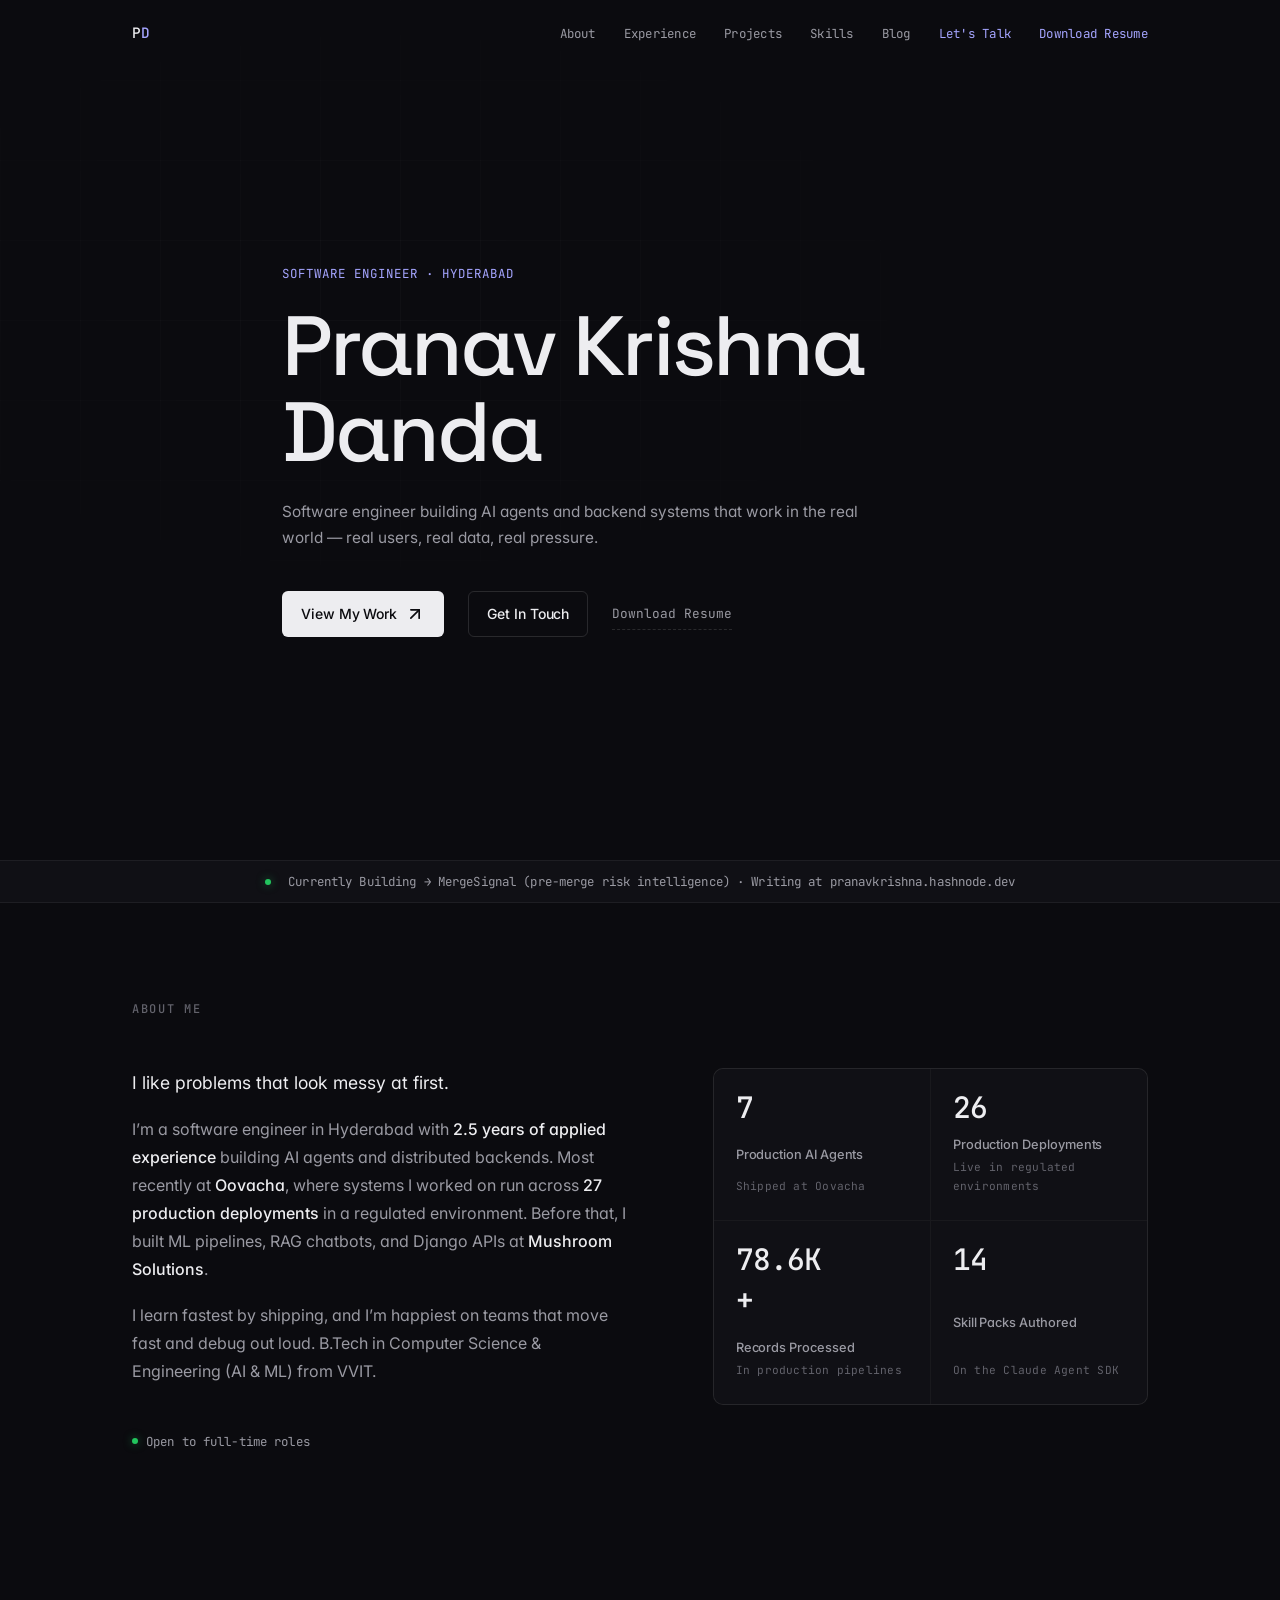
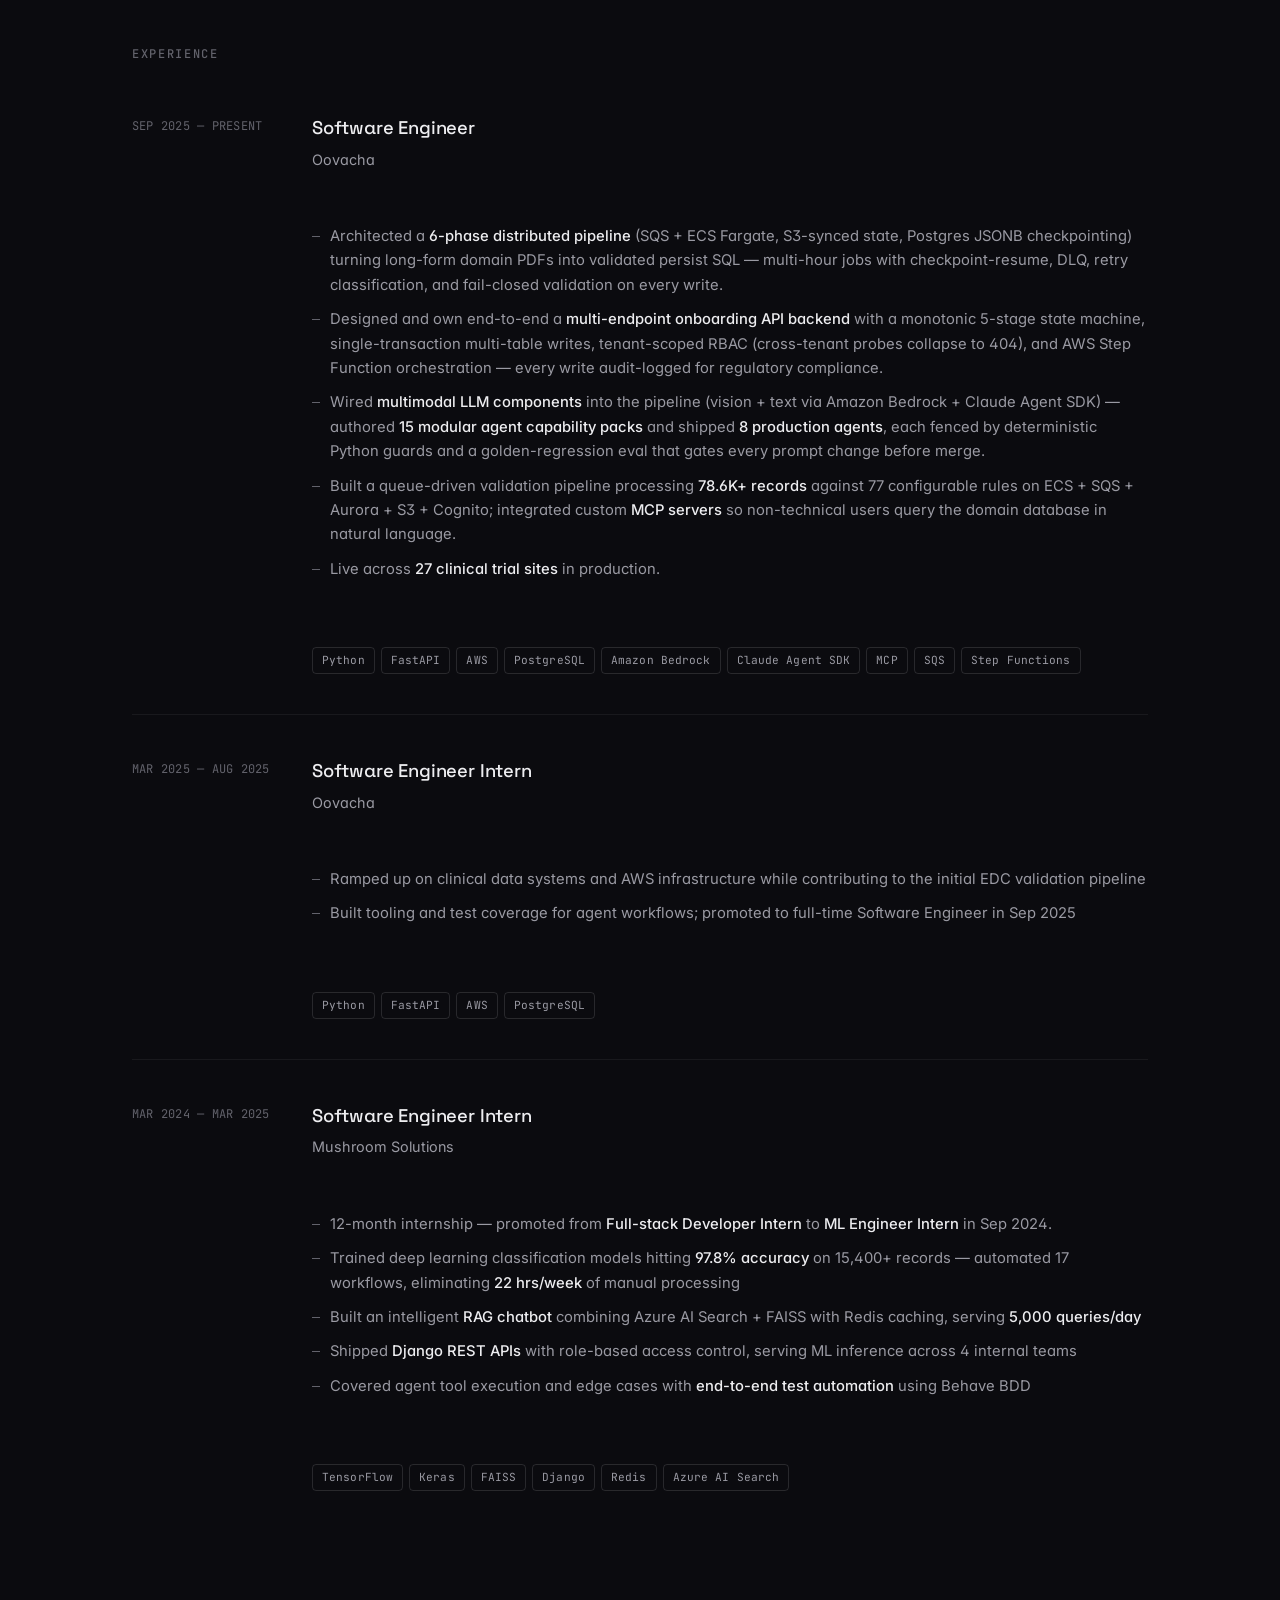
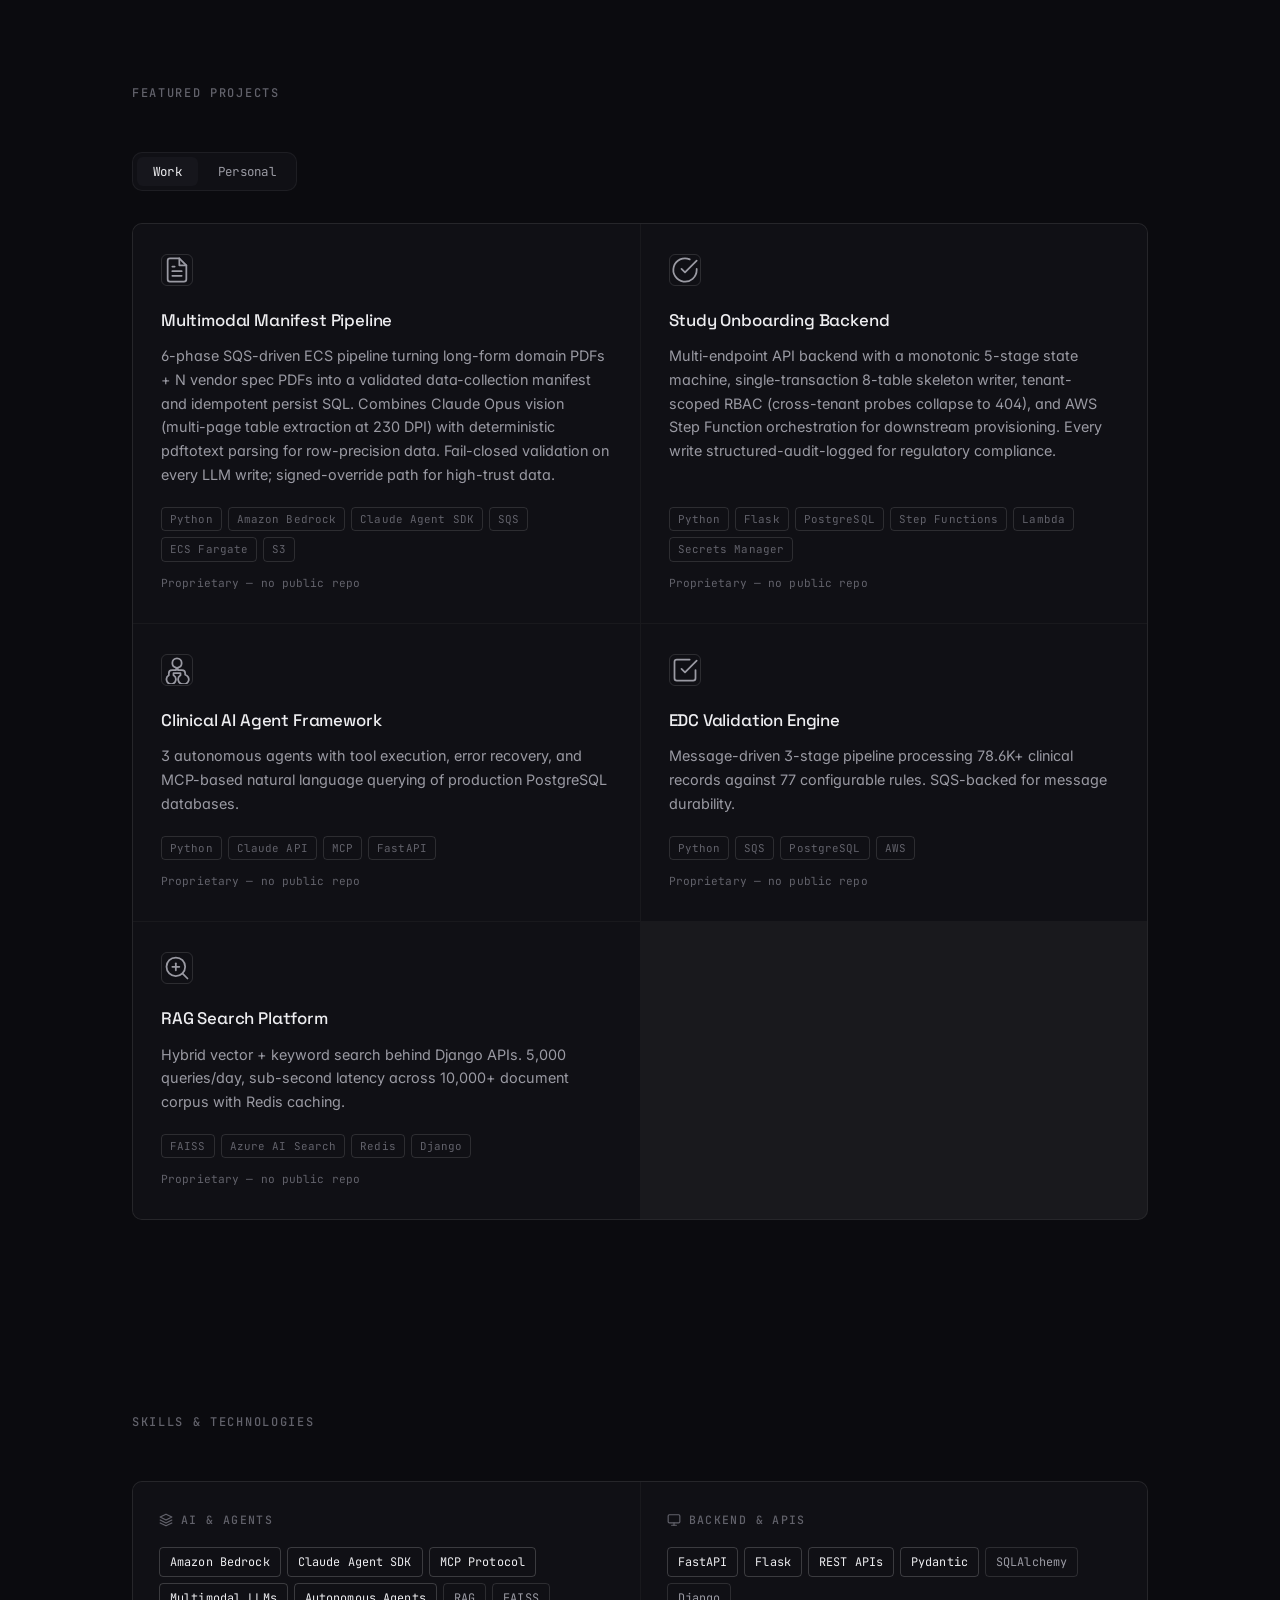
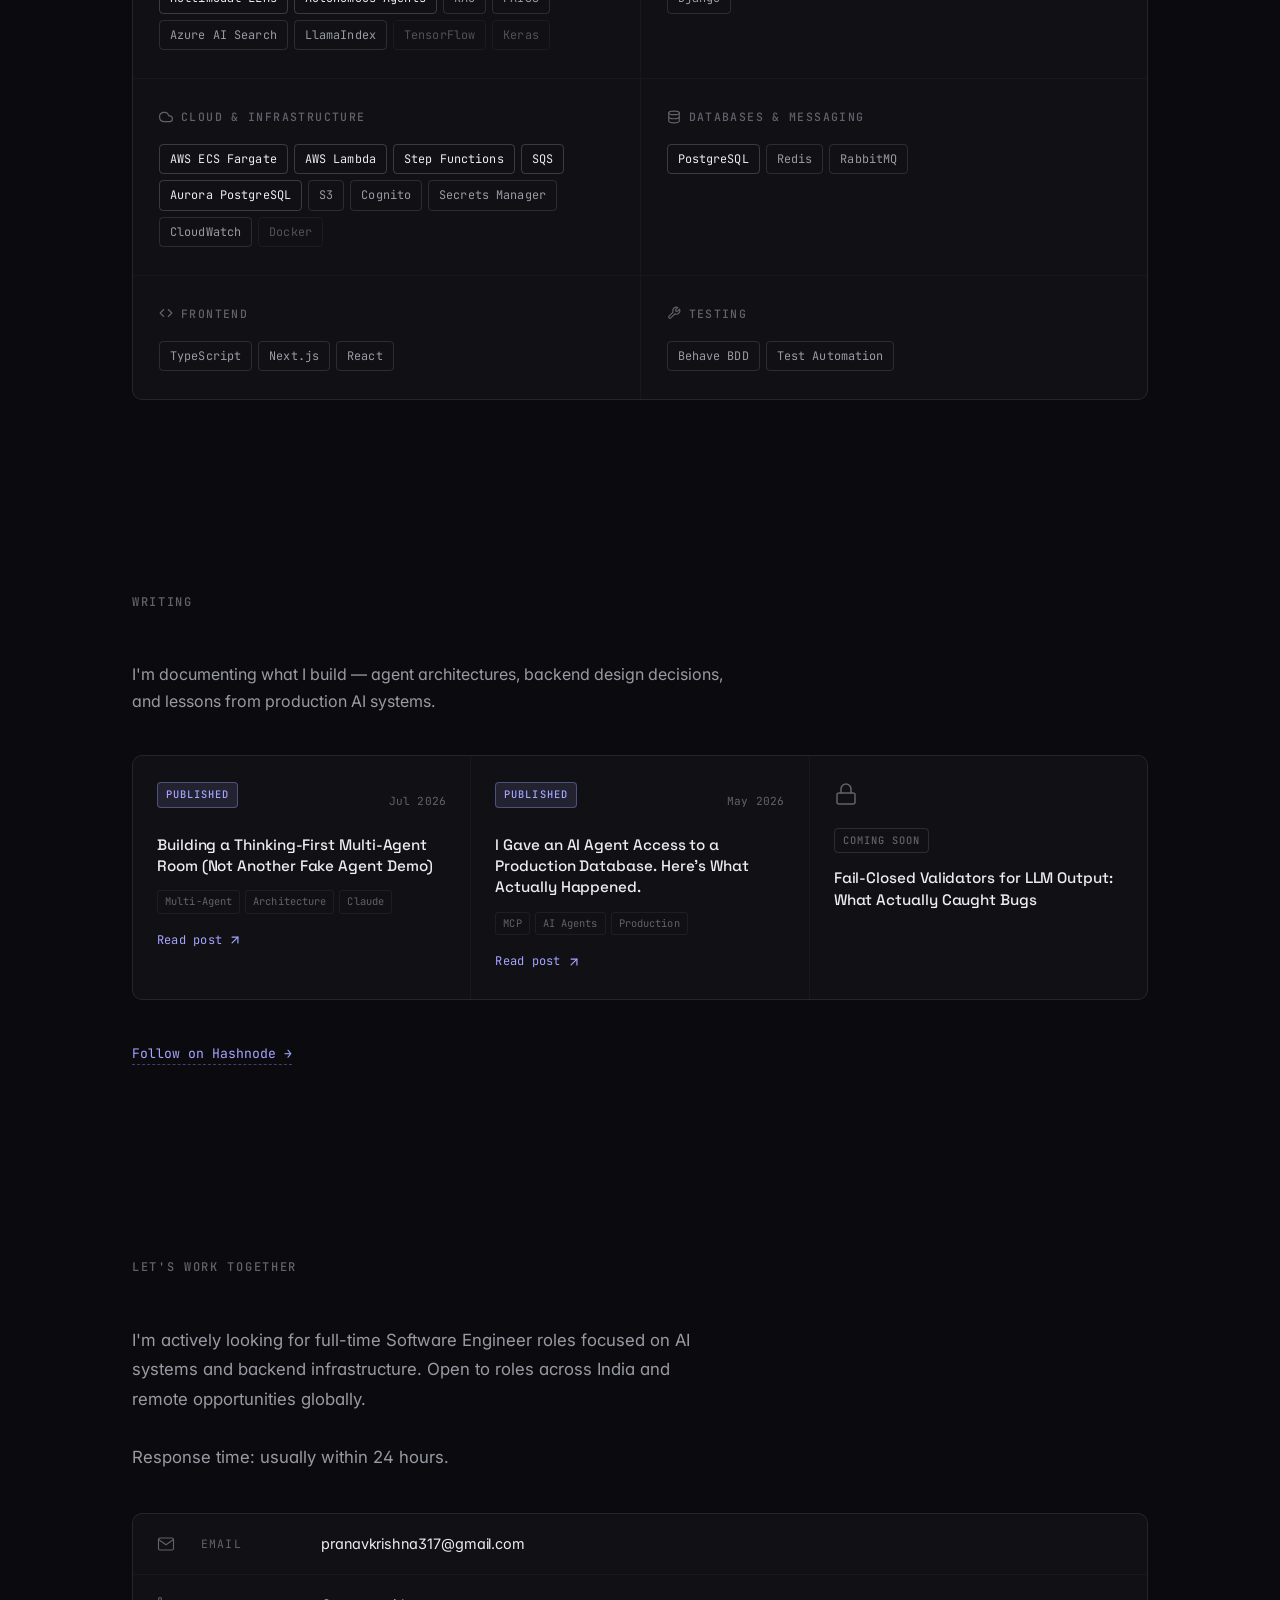
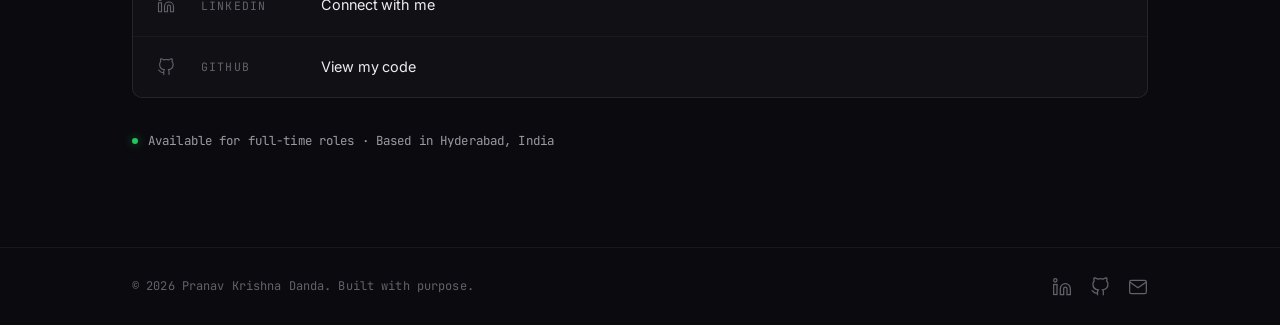
==== index.html @ ab6143b1 "refactor: simplify hero and about copy for warmer, human-first tone" ====
<!DOCTYPE html>
<html lang="en">
<head>
    <meta charset="UTF-8">
    <meta name="viewport" content="width=device-width, initial-scale=1.0">
    <title>Pranav Krishna Danda | Software Engineer</title>
    <meta name="description" content="Software Engineer building production distributed systems on Python + AWS + Postgres — with multimodal LLM features wired in safely. 27 production deployments, 78.6K+ records processed. Open to full-time roles.">
    <meta name="keywords" content="Software Engineer, Backend Engineer, Distributed Systems, Python, FastAPI, AWS, LLM, Claude Agent SDK, MCP, Pranav Krishna Danda">
    <meta name="author" content="Pranav Krishna Danda">

    <!-- Open Graph -->
    <meta property="og:title" content="Pranav Krishna Danda | Software Engineer">
    <meta property="og:description" content="Software Engineer building production distributed systems — REST APIs, queue workers, LLM features. 27 production deployments.">
    <meta property="og:type" content="website">
    <meta property="og:url" content="https://pranavkrishnadanda.in">

    <!-- Google Site Verification -->
    <meta name="google-site-verification" content="google311e5a26356b5244" />

    <!-- Favicon -->
    <link rel="icon" type="image/svg+xml" href="data:image/svg+xml,<svg xmlns='http://www.w3.org/2000/svg' viewBox='0 0 100 100'><rect width='100' height='100' rx='20' fill='%23818cf8'/><text x='50' y='68' font-family='Arial' font-size='50' font-weight='bold' fill='white' text-anchor='middle'>PD</text></svg>">

    <!-- Fonts -->
    <link rel="preconnect" href="https://fonts.googleapis.com">
    <link rel="preconnect" href="https://fonts.gstatic.com" crossorigin>
    <link href="https://fonts.googleapis.com/css2?family=Inter:wght@300;400;500;600;700&family=Space+Grotesk:wght@400;500;600;700&family=JetBrains+Mono:wght@400;500&display=swap" rel="stylesheet">

    <link rel="stylesheet" href="css/style.css">
</head>
<body>

    <!-- ========== NAVIGATION ========== -->
    <nav class="navbar" id="navbar">
        <div class="nav-container">
            <a href="#" class="nav-logo">P<span>D</span></a>
            <ul class="nav-menu" id="navMenu">
                <li><a href="#about" class="nav-link">About</a></li>
                <li><a href="#experience" class="nav-link">Experience</a></li>
                <li><a href="#projects" class="nav-link">Projects</a></li>
                <li><a href="#skills" class="nav-link">Skills</a></li>
                <li><a href="#blog" class="nav-link">Blog</a></li>
                <li><a href="#contact" class="nav-link nav-link--cta">Let's Talk</a></li>
                <li><a href="assets/resume.pdf" class="nav-link nav-link--resume" download>Download Resume</a></li>
            </ul>
            <button class="nav-toggle" id="navToggle" aria-label="Toggle navigation menu">
                <span></span>
                <span></span>
                <span></span>
            </button>
        </div>
    </nav>

    <!-- ========== HERO ========== -->
    <section id="hero" class="hero">
        <div class="hero-bg">
            <div class="hero-orb hero-orb--1"></div>
            <div class="hero-orb hero-orb--2"></div>
            <div class="hero-orb hero-orb--3"></div>
        </div>
        <div class="hero-grid-pattern"></div>
        <div class="container hero-content">
            <p class="hero-greeting reveal">Software Engineer · Hyderabad</p>
            <h1 class="hero-name reveal">Pranav Krishna<br>Danda</h1>
            <p class="hero-description reveal">
                Software engineer building AI agents and backend systems that work in the real world —
                real users, real data, real pressure.
            </p>
            <div class="hero-cta reveal">
                <a href="#projects" class="btn btn-primary">
                    <span>View My Work</span>
                    <svg width="20" height="20" viewBox="0 0 24 24" fill="none" stroke="currentColor" stroke-width="2" stroke-linecap="round" stroke-linejoin="round"><line x1="7" y1="17" x2="17" y2="7"/><polyline points="7 7 17 7 17 17"/></svg>
                </a>
                <a href="#contact" class="btn btn-secondary">
                    <span>Get In Touch</span>
                </a>
                <a href="assets/resume.pdf" class="hero-resume-link" download>Download Resume</a>
            </div>
        </div>
        <div class="scroll-indicator">
            <span>Scroll</span>
            <div class="scroll-line"></div>
        </div>
    </section>

    <!-- ========== CURRENTLY BUILDING ========== -->
    <div class="currently-building">
        <div class="container">
            <span class="currently-building-dot"></span>
            Currently Building &rarr; MergeSignal (pre-merge risk intelligence) &middot; Writing at pranavkrishna.hashnode.dev
        </div>
    </div>

    <!-- ========== ABOUT ========== -->
    <section id="about" class="section">
        <div class="container">
            <h2 class="section-label reveal">About Me</h2>
            <div class="about-grid">
                <div class="about-text reveal">
                    <p class="about-lead">
                        I like problems that look messy at first.
                    </p>
                    <p>
                        I’m a software engineer in Hyderabad with <strong>2.5 years of applied experience</strong>
                        building AI agents and distributed backends. Most recently at <strong>Oovacha</strong>, where
                        systems I worked on run across <strong>27 production deployments</strong> in a regulated environment.
                        Before that, I built ML pipelines, RAG chatbots, and Django APIs at <strong>Mushroom Solutions</strong>.
                    </p>
                    <p>
                        I learn fastest by shipping, and I’m happiest on teams that move fast and debug out loud.
                        B.Tech in Computer Science &amp; Engineering (AI &amp; ML) from VVIT.
                    </p>
                    <div class="open-to-work">
                        <span class="open-dot"></span>
                        Open to full-time roles
                    </div>
                </div>
                <div class="stats-grid reveal">
                    <div class="stat-card">
                        <span class="stat-number" data-target="8">0</span>
                        <span class="stat-label">Production AI Agents</span>
                        <span class="stat-sublabel">Shipped at Oovacha</span>
                    </div>
                    <div class="stat-card">
                        <span class="stat-number" data-target="27">0</span>
                        <span class="stat-label">Production Deployments</span>
                        <span class="stat-sublabel">Live in regulated environments</span>
                    </div>
                    <div class="stat-card">
                        <span class="stat-number">78.6K</span>
                        <span class="stat-suffix">+</span>
                        <span class="stat-label">Records Processed</span>
                        <span class="stat-sublabel">In production pipelines</span>
                    </div>
                    <div class="stat-card">
                        <span class="stat-number" data-target="15">0</span>
                        <span class="stat-label">Skill Packs Authored</span>
                        <span class="stat-sublabel">On the Claude Agent SDK</span>
                    </div>
                </div>
            </div>
        </div>
    </section>

    <!-- ========== EXPERIENCE ========== -->
    <section id="experience" class="section section--dark">
        <div class="container">
            <h2 class="section-label reveal">Experience</h2>
            <div class="timeline">

                <div class="timeline-item reveal">
                    <div class="timeline-marker"></div>
                    <div class="timeline-card">
                        <div class="timeline-header">
                            <div>
                                <h3 class="timeline-role">Software Engineer</h3>
                                <p class="timeline-company">Oovacha</p>
                            </div>
                            <span class="timeline-date">Sep 2025 &mdash; Present</span>
                        </div>
                        <ul class="timeline-points">
                            <li>Architected a <strong>6-phase distributed pipeline</strong> (SQS + ECS Fargate, S3-synced state, Postgres JSONB checkpointing) turning long-form domain PDFs into validated persist SQL &mdash; multi-hour jobs with checkpoint-resume, DLQ, retry classification, and fail-closed validation on every write.</li>
                            <li>Designed and own end-to-end a <strong>multi-endpoint onboarding API backend</strong> with a monotonic 5-stage state machine, single-transaction multi-table writes, tenant-scoped RBAC (cross-tenant probes collapse to 404), and AWS Step Function orchestration &mdash; every write audit-logged for regulatory compliance.</li>
                            <li>Wired <strong>multimodal LLM components</strong> into the pipeline (vision + text via Amazon Bedrock + Claude Agent SDK) &mdash; authored <strong>15 modular agent capability packs</strong> and shipped <strong>8 production agents</strong>, each fenced by deterministic Python guards and a golden-regression eval that gates every prompt change before merge.</li>
                            <li>Built a queue-driven validation pipeline processing <strong>78.6K+ records</strong> against 77 configurable rules on ECS + SQS + Aurora + S3 + Cognito; integrated custom <strong>MCP servers</strong> so non-technical users query the domain database in natural language.</li>
                            <li>Live across <strong>27 clinical trial sites</strong> in production.</li>
                        </ul>
                        <div class="timeline-tags">
                            <span>Python</span><span>FastAPI</span><span>AWS</span><span>PostgreSQL</span><span>Amazon Bedrock</span><span>Claude Agent SDK</span><span>MCP</span><span>SQS</span><span>Step Functions</span>
                        </div>
                    </div>
                </div>

                <div class="timeline-item reveal">
                    <div class="timeline-marker"></div>
                    <div class="timeline-card">
                        <div class="timeline-header">
                            <div>
                                <h3 class="timeline-role">Software Engineer Intern</h3>
                                <p class="timeline-company">Oovacha</p>
                            </div>
                            <span class="timeline-date">Mar 2025 &mdash; Aug 2025</span>
                        </div>
                        <ul class="timeline-points">
                            <li>Ramped up on clinical data systems and AWS infrastructure while contributing to the initial EDC validation pipeline</li>
                            <li>Built tooling and test coverage for agent workflows; promoted to full-time Software Engineer in Sep 2025</li>
                        </ul>
                        <div class="timeline-tags">
                            <span>Python</span><span>FastAPI</span><span>AWS</span><span>PostgreSQL</span>
                        </div>
                    </div>
                </div>

                <div class="timeline-item reveal">
                    <div class="timeline-marker"></div>
                    <div class="timeline-card">
                        <div class="timeline-header">
                            <div>
                                <h3 class="timeline-role">Software Engineer Intern</h3>
                                <p class="timeline-company">Mushroom Solutions</p>
                            </div>
                            <span class="timeline-date">Mar 2024 &mdash; Mar 2025</span>
                        </div>
                        <ul class="timeline-points">
                            <li>12-month internship &mdash; promoted from <strong>Full-stack Developer Intern</strong> to <strong>ML Engineer Intern</strong> in Sep 2024.</li>
                            <li>Trained deep learning classification models hitting <strong>97.8% accuracy</strong> on 15,400+ records &mdash; automated 17 workflows, eliminating <strong>22 hrs/week</strong> of manual processing</li>
                            <li>Built an intelligent <strong>RAG chatbot</strong> combining Azure AI Search + FAISS with Redis caching, serving <strong>5,000 queries/day</strong></li>
                            <li>Shipped <strong>Django REST APIs</strong> with role-based access control, serving ML inference across 4 internal teams</li>
                            <li>Covered agent tool execution and edge cases with <strong>end-to-end test automation</strong> using Behave BDD</li>
                        </ul>
                        <div class="timeline-tags">
                            <span>TensorFlow</span><span>Keras</span><span>FAISS</span><span>Django</span><span>Redis</span><span>Azure AI Search</span>
                        </div>
                    </div>
                </div>

            </div>
        </div>
    </section>

    <!-- ========== PROJECTS ========== -->
    <section id="projects" class="section">
        <div class="container">
            <h2 class="section-label reveal">Featured Projects</h2>

            <div class="projects-tabs reveal">
                <button class="projects-tab active" data-group="work" role="tab" tabindex="0">Work</button>
                <button class="projects-tab" data-group="personal" role="tab" tabindex="0">Personal</button>
            </div>

            <!-- Work Projects -->
            <div class="projects-grid project-group" data-group="work">

                <div class="project-card project-card--purple reveal">
                    <div class="project-card-inner">
                        <div class="project-icon">
                            <svg width="28" height="28" viewBox="0 0 24 24" fill="none" stroke="currentColor" stroke-width="1.5" stroke-linecap="round" stroke-linejoin="round"><path d="M14 2H6a2 2 0 0 0-2 2v16a2 2 0 0 0 2 2h12a2 2 0 0 0 2-2V8z"/><polyline points="14 2 14 8 20 8"/><line x1="16" y1="13" x2="8" y2="13"/><line x1="16" y1="17" x2="8" y2="17"/><polyline points="10 9 9 9 8 9"/></svg>
                        </div>
                        <h3 class="project-title">Multimodal Manifest Pipeline</h3>
                        <p class="project-description">6-phase SQS-driven ECS pipeline turning long-form domain PDFs + N vendor spec PDFs into a validated data-collection manifest and idempotent persist SQL. Combines Claude Opus vision (multi-page table extraction at 230 DPI) with deterministic pdftotext parsing for row-precision data. Fail-closed validation on every LLM write; signed-override path for high-trust data.</p>
                        <div class="project-tech">
                            <span>Python</span><span>Amazon Bedrock</span><span>Claude Agent SDK</span><span>SQS</span><span>ECS Fargate</span><span>S3</span>
                        </div>
                        <p class="project-repo-note">Proprietary — no public repo</p>
                    </div>
                    <div class="project-glow"></div>
                </div>

                <div class="project-card project-card--cyan reveal">
                    <div class="project-card-inner">
                        <div class="project-icon">
                            <svg width="28" height="28" viewBox="0 0 24 24" fill="none" stroke="currentColor" stroke-width="1.5" stroke-linecap="round" stroke-linejoin="round"><path d="M22 11.08V12a10 10 0 1 1-5.93-9.14"/><polyline points="22 4 12 14.01 9 11.01"/></svg>
                        </div>
                        <h3 class="project-title">Study Onboarding Backend</h3>
                        <p class="project-description">Multi-endpoint API backend with a monotonic 5-stage state machine, single-transaction 8-table skeleton writer, tenant-scoped RBAC (cross-tenant probes collapse to 404), and AWS Step Function orchestration for downstream provisioning. Every write structured-audit-logged for regulatory compliance.</p>
                        <div class="project-tech">
                            <span>Python</span><span>Flask</span><span>PostgreSQL</span><span>Step Functions</span><span>Lambda</span><span>Secrets Manager</span>
                        </div>
                        <p class="project-repo-note">Proprietary — no public repo</p>
                    </div>
                    <div class="project-glow"></div>
                </div>

                <div class="project-card project-card--orange reveal">
                    <div class="project-card-inner">
                        <div class="project-icon">
                            <svg width="28" height="28" viewBox="0 0 24 24" fill="none" stroke="currentColor" stroke-width="1.5" stroke-linecap="round" stroke-linejoin="round"><path d="M12 2a4 4 0 0 1 4 4c0 1.95-1.4 3.58-3.25 3.93V12h3.5a2.75 2.75 0 0 1 2.75 2.75v1.32A4 4 0 0 1 17 24a4 4 0 0 1-2-7.46v-1.79h-6v1.79A4 4 0 0 1 7 24a4 4 0 0 1-2-7.46v-1.79A2.75 2.75 0 0 1 7.75 12h3.5V9.93A4 4 0 0 1 8 6a4 4 0 0 1 4-4z"/></svg>
                        </div>
                        <h3 class="project-title">Clinical AI Agent Framework</h3>
                        <p class="project-description">3 autonomous agents with tool execution, error recovery, and MCP-based natural language querying of production PostgreSQL databases.</p>
                        <div class="project-tech">
                            <span>Python</span><span>Claude API</span><span>MCP</span><span>FastAPI</span>
                        </div>
                        <p class="project-repo-note">Proprietary — no public repo</p>
                    </div>
                    <div class="project-glow"></div>
                </div>

                <div class="project-card project-card--cyan reveal">
                    <div class="project-card-inner">
                        <div class="project-icon">
                            <svg width="28" height="28" viewBox="0 0 24 24" fill="none" stroke="currentColor" stroke-width="1.5" stroke-linecap="round" stroke-linejoin="round"><path d="M9 11l3 3L22 4"/><path d="M21 12v7a2 2 0 0 1-2 2H5a2 2 0 0 1-2-2V5a2 2 0 0 1 2-2h11"/></svg>
                        </div>
                        <h3 class="project-title">EDC Validation Engine</h3>
                        <p class="project-description">Message-driven 3-stage pipeline processing 78.6K+ clinical records against 77 configurable rules. SQS-backed for message durability.</p>
                        <div class="project-tech">
                            <span>Python</span><span>SQS</span><span>PostgreSQL</span><span>AWS</span>
                        </div>
                        <p class="project-repo-note">Proprietary — no public repo</p>
                    </div>
                    <div class="project-glow"></div>
                </div>

                <div class="project-card project-card--orange reveal">
                    <div class="project-card-inner">
                        <div class="project-icon">
                            <svg width="28" height="28" viewBox="0 0 24 24" fill="none" stroke="currentColor" stroke-width="1.5" stroke-linecap="round" stroke-linejoin="round"><circle cx="11" cy="11" r="8"/><line x1="21" y1="21" x2="16.65" y2="16.65"/><line x1="11" y1="8" x2="11" y2="14"/><line x1="8" y1="11" x2="14" y2="11"/></svg>
                        </div>
                        <h3 class="project-title">RAG Search Platform</h3>
                        <p class="project-description">Hybrid vector + keyword search behind Django APIs. 5,000 queries/day, sub-second latency across 10,000+ document corpus with Redis caching.</p>
                        <div class="project-tech">
                            <span>FAISS</span><span>Azure AI Search</span><span>Redis</span><span>Django</span>
                        </div>
                        <p class="project-repo-note">Proprietary — no public repo</p>
                    </div>
                    <div class="project-glow"></div>
                </div>

            </div>

            <!-- Personal Projects -->
            <div class="projects-grid project-group hidden" data-group="personal">

                <div class="project-card project-card--purple reveal">
                    <div class="project-card-inner">
                        <div class="project-icon">
                            <svg width="28" height="28" viewBox="0 0 24 24" fill="none" stroke="currentColor" stroke-width="1.5" stroke-linecap="round" stroke-linejoin="round"><polyline points="16 18 22 12 16 6"/><polyline points="8 6 2 12 8 18"/></svg>
                        </div>
                        <h3 class="project-title">Autonomous AI Coding Assistant</h3>
                        <p class="project-description">MCP-powered coding assistant with file operations, intelligent code assistance, and project management. Built to explore agent tool-use patterns independently.</p>
                        <div class="project-tech">
                            <span>Python</span><span>MCP</span><span>Claude API</span>
                        </div>
                        <a href="https://github.com/pranavkrishnadanda/Autonomous-AI-Coding-Assistant" class="project-github-link" target="_blank" rel="noopener">
                            <svg width="16" height="16" viewBox="0 0 24 24" fill="none" stroke="currentColor" stroke-width="1.5" stroke-linecap="round" stroke-linejoin="round"><path d="M9 19c-5 1.5-5-2.5-7-3m14 6v-3.87a3.37 3.37 0 0 0-.94-2.61c3.14-.35 6.44-1.54 6.44-7A5.44 5.44 0 0 0 20 4.77 5.07 5.07 0 0 0 19.91 1S18.73.65 16 2.48a13.38 13.38 0 0 0-7 0C6.27.65 5.09 1 5.09 1A5.07 5.07 0 0 0 5 4.77a5.44 5.44 0 0 0-1.5 3.78c0 5.42 3.3 6.61 6.44 7A3.37 3.37 0 0 0 9 18.13V22"/></svg>
                            View on GitHub
                        </a>
                    </div>
                    <div class="project-glow"></div>
                </div>

                <div class="project-card project-card--cyan reveal">
                    <div class="project-card-inner">
                        <div class="project-icon">
                            <svg width="28" height="28" viewBox="0 0 24 24" fill="none" stroke="currentColor" stroke-width="1.5" stroke-linecap="round" stroke-linejoin="round"><rect x="3" y="3" width="18" height="18" rx="2"/><polyline points="9 9 15 12 9 15"/></svg>
                        </div>
                        <h3 class="project-title">Claude Agent System</h3>
                        <p class="project-description">Terminal-based agentic system with Ollama + MCP tools. Built as a local alternative to Claude Code architecture to understand agent loops under the hood.</p>
                        <div class="project-tech">
                            <span>Python</span><span>Ollama</span><span>MCP</span>
                        </div>
                        <a href="https://github.com/pranavkrishnadanda/Claude-Agent-System" class="project-github-link" target="_blank" rel="noopener">
                            <svg width="16" height="16" viewBox="0 0 24 24" fill="none" stroke="currentColor" stroke-width="1.5" stroke-linecap="round" stroke-linejoin="round"><path d="M9 19c-5 1.5-5-2.5-7-3m14 6v-3.87a3.37 3.37 0 0 0-.94-2.61c3.14-.35 6.44-1.54 6.44-7A5.44 5.44 0 0 0 20 4.77 5.07 5.07 0 0 0 19.91 1S18.73.65 16 2.48a13.38 13.38 0 0 0-7 0C6.27.65 5.09 1 5.09 1A5.07 5.07 0 0 0 5 4.77a5.44 5.44 0 0 0-1.5 3.78c0 5.42 3.3 6.61 6.44 7A3.37 3.37 0 0 0 9 18.13V22"/></svg>
                            View on GitHub
                        </a>
                    </div>
                    <div class="project-glow"></div>
                </div>

                <div class="project-card project-card--orange reveal">
                    <div class="project-card-inner">
                        <div class="project-icon">
                            <svg width="28" height="28" viewBox="0 0 24 24" fill="none" stroke="currentColor" stroke-width="1.5" stroke-linecap="round" stroke-linejoin="round"><path d="M21 16V8a2 2 0 0 0-1-1.73l-7-4a2 2 0 0 0-2 0l-7 4A2 2 0 0 0 3 8v8a2 2 0 0 0 1 1.73l7 4a2 2 0 0 0 2 0l7-4A2 2 0 0 0 21 16z"/></svg>
                        </div>
                        <h3 class="project-title">Multimodal RAG System</h3>
                        <p class="project-description">Retrieval system combining text and image embeddings for cross-modal document search and querying.</p>
                        <div class="project-tech">
                            <span>Python</span><span>Multimodal Embeddings</span><span>Vector DBs</span>
                        </div>
                        <a href="https://github.com/pranavkrishnadanda/Multimodal-Retrieval-Augmented-Generation-system" class="project-github-link" target="_blank" rel="noopener">
                            <svg width="16" height="16" viewBox="0 0 24 24" fill="none" stroke="currentColor" stroke-width="1.5" stroke-linecap="round" stroke-linejoin="round"><path d="M9 19c-5 1.5-5-2.5-7-3m14 6v-3.87a3.37 3.37 0 0 0-.94-2.61c3.14-.35 6.44-1.54 6.44-7A5.44 5.44 0 0 0 20 4.77 5.07 5.07 0 0 0 19.91 1S18.73.65 16 2.48a13.38 13.38 0 0 0-7 0C6.27.65 5.09 1 5.09 1A5.07 5.07 0 0 0 5 4.77a5.44 5.44 0 0 0-1.5 3.78c0 5.42 3.3 6.61 6.44 7A3.37 3.37 0 0 0 9 18.13V22"/></svg>
                            View on GitHub
                        </a>
                    </div>
                    <div class="project-glow"></div>
                </div>

                <div class="project-card project-card--purple reveal">
                    <div class="project-card-inner">
                        <div class="project-icon">
                            <svg width="28" height="28" viewBox="0 0 24 24" fill="none" stroke="currentColor" stroke-width="1.5" stroke-linecap="round" stroke-linejoin="round"><path d="M18 8h1a4 4 0 0 1 0 8h-1"/><path d="M2 8h16v9a4 4 0 0 1-4 4H6a4 4 0 0 1-4-4V8z"/><line x1="6" y1="1" x2="6" y2="4"/><line x1="10" y1="1" x2="10" y2="4"/><line x1="14" y1="1" x2="14" y2="4"/></svg>
                        </div>
                        <h3 class="project-title">AirDoc</h3>
                        <p class="project-description">Touchfree PDF and image viewer controlled entirely by hand gestures. Built for accessibility and hands-free presentation workflows.</p>
                        <div class="project-tech">
                            <span>Python</span><span>Computer Vision</span><span>MediaPipe</span>
                        </div>
                        <a href="https://github.com/pranavkrishnadanda/AirDoc" class="project-github-link" target="_blank" rel="noopener">
                            <svg width="16" height="16" viewBox="0 0 24 24" fill="none" stroke="currentColor" stroke-width="1.5" stroke-linecap="round" stroke-linejoin="round"><path d="M9 19c-5 1.5-5-2.5-7-3m14 6v-3.87a3.37 3.37 0 0 0-.94-2.61c3.14-.35 6.44-1.54 6.44-7A5.44 5.44 0 0 0 20 4.77 5.07 5.07 0 0 0 19.91 1S18.73.65 16 2.48a13.38 13.38 0 0 0-7 0C6.27.65 5.09 1 5.09 1A5.07 5.07 0 0 0 5 4.77a5.44 5.44 0 0 0-1.5 3.78c0 5.42 3.3 6.61 6.44 7A3.37 3.37 0 0 0 9 18.13V22"/></svg>
                            View on GitHub
                        </a>
                    </div>
                    <div class="project-glow"></div>
                </div>

                <div class="project-card project-card--cyan reveal">
                    <div class="project-card-inner">
                        <div class="project-icon">
                            <svg width="28" height="28" viewBox="0 0 24 24" fill="none" stroke="currentColor" stroke-width="1.5" stroke-linecap="round" stroke-linejoin="round"><path d="M12 22s8-4 8-10V5l-8-3-8 3v7c0 6 8 10 8 10z"/></svg>
                        </div>
                        <h3 class="project-title">Plum Ops AI</h3>
                        <p class="project-description">Production-grade insurance ops RAG assistant built as proof-of-work for Plum's AI Automation Engineer role. Redis job queue for Claude API calls, Pinecone vector search, claims triage classifier, PostgreSQL analytics dashboard. Load tested to 2,000+ req/min on cached endpoints.</p>
                        <div class="project-tech">
                            <span>FastAPI</span><span>Pinecone</span><span>Redis</span><span>PostgreSQL</span><span>Next.js</span>
                        </div>
                        <a href="https://github.com/pranavkrishnadanda/plum-ops-ai" class="project-github-link" target="_blank" rel="noopener">
                            <svg width="16" height="16" viewBox="0 0 24 24" fill="none" stroke="currentColor" stroke-width="1.5" stroke-linecap="round" stroke-linejoin="round"><path d="M9 19c-5 1.5-5-2.5-7-3m14 6v-3.87a3.37 3.37 0 0 0-.94-2.61c3.14-.35 6.44-1.54 6.44-7A5.44 5.44 0 0 0 20 4.77 5.07 5.07 0 0 0 19.91 1S18.73.65 16 2.48a13.38 13.38 0 0 0-7 0C6.27.65 5.09 1 5.09 1A5.07 5.07 0 0 0 5 4.77a5.44 5.44 0 0 0-1.5 3.78c0 5.42 3.3 6.61 6.44 7A3.37 3.37 0 0 0 9 18.13V22"/></svg>
                            View on GitHub
                        </a>
                    </div>
                    <div class="project-glow"></div>
                </div>

                <div class="project-card project-card--orange reveal">
                    <div class="project-card-inner">
                        <div class="project-icon">
                            <svg width="28" height="28" viewBox="0 0 24 24" fill="none" stroke="currentColor" stroke-width="1.5" stroke-linecap="round" stroke-linejoin="round"><polyline points="22 12 18 12 15 21 9 3 6 12 2 12"/></svg>
                        </div>
                        <h3 class="project-title">AI Observability Platform</h3>
                        <p class="project-description">Distributed log ingestion and real-time anomaly detection platform. 3-broker Kafka cluster (RF3) ingesting logs at scale. Two-stage detection: statistical baseline + Claude Haiku semantic root cause analysis. Redis alert deduplication, HMAC-signed webhooks, React WebSocket dashboard.</p>
                        <div class="project-tech">
                            <span>FastAPI</span><span>Kafka</span><span>Redis</span><span>PostgreSQL</span><span>Claude API</span><span>React</span><span>Docker</span>
                        </div>
                        <a href="https://github.com/pranavkrishnadanda/ai-observability-platform" class="project-github-link" target="_blank" rel="noopener">
                            <svg width="16" height="16" viewBox="0 0 24 24" fill="none" stroke="currentColor" stroke-width="1.5" stroke-linecap="round" stroke-linejoin="round"><path d="M9 19c-5 1.5-5-2.5-7-3m14 6v-3.87a3.37 3.37 0 0 0-.94-2.61c3.14-.35 6.44-1.54 6.44-7A5.44 5.44 0 0 0 20 4.77 5.07 5.07 0 0 0 19.91 1S18.73.65 16 2.48a13.38 13.38 0 0 0-7 0C6.27.65 5.09 1 5.09 1A5.07 5.07 0 0 0 5 4.77a5.44 5.44 0 0 0-1.5 3.78c0 5.42 3.3 6.61 6.44 7A3.37 3.37 0 0 0 9 18.13V22"/></svg>
                            View on GitHub
                        </a>
                    </div>
                    <div class="project-glow"></div>
                </div>

            </div>
        </div>
    </section>

    <!-- ========== SKILLS ========== -->
    <section id="skills" class="section section--dark">
        <div class="container">
            <h2 class="section-label reveal">Skills & Technologies</h2>
            <div class="skills-grid">

                <div class="skill-category reveal">
                    <h3 class="skill-category-title">
                        <svg width="20" height="20" viewBox="0 0 24 24" fill="none" stroke="currentColor" stroke-width="2" stroke-linecap="round" stroke-linejoin="round"><path d="M12 2L2 7l10 5 10-5-10-5z"/><path d="M2 17l10 5 10-5"/><path d="M2 12l10 5 10-5"/></svg>
                        AI &amp; Agents
                    </h3>
                    <div class="skill-tags">
                        <span class="skill-tag skill-primary">Amazon Bedrock</span>
                        <span class="skill-tag skill-primary">Claude Agent SDK</span>
                        <span class="skill-tag skill-primary">MCP Protocol</span>
                        <span class="skill-tag skill-primary">Multimodal LLMs</span>
                        <span class="skill-tag skill-primary">Autonomous Agents</span>
                        <span class="skill-tag skill-secondary">RAG</span>
                        <span class="skill-tag skill-secondary">FAISS</span>
                        <span class="skill-tag skill-secondary">Azure AI Search</span>
                        <span class="skill-tag skill-secondary">LlamaIndex</span>
                        <span class="skill-tag skill-familiar">TensorFlow</span>
                        <span class="skill-tag skill-familiar">Keras</span>
                    </div>
                </div>

                <div class="skill-category reveal">
                    <h3 class="skill-category-title">
                        <svg width="20" height="20" viewBox="0 0 24 24" fill="none" stroke="currentColor" stroke-width="2" stroke-linecap="round" stroke-linejoin="round"><rect x="2" y="3" width="20" height="14" rx="2"/><line x1="8" y1="21" x2="16" y2="21"/><line x1="12" y1="17" x2="12" y2="21"/></svg>
                        Backend &amp; APIs
                    </h3>
                    <div class="skill-tags">
                        <span class="skill-tag skill-primary">FastAPI</span>
                        <span class="skill-tag skill-primary">Flask</span>
                        <span class="skill-tag skill-primary">REST APIs</span>
                        <span class="skill-tag skill-primary">Pydantic</span>
                        <span class="skill-tag skill-secondary">SQLAlchemy</span>
                        <span class="skill-tag skill-secondary">Django</span>
                    </div>
                </div>

                <div class="skill-category reveal">
                    <h3 class="skill-category-title">
                        <svg width="20" height="20" viewBox="0 0 24 24" fill="none" stroke="currentColor" stroke-width="2" stroke-linecap="round" stroke-linejoin="round"><path d="M18 10h-1.26A8 8 0 1 0 9 20h9a5 5 0 0 0 0-10z"/></svg>
                        Cloud &amp; Infrastructure
                    </h3>
                    <div class="skill-tags">
                        <span class="skill-tag skill-primary">AWS ECS Fargate</span>
                        <span class="skill-tag skill-primary">AWS Lambda</span>
                        <span class="skill-tag skill-primary">Step Functions</span>
                        <span class="skill-tag skill-primary">SQS</span>
                        <span class="skill-tag skill-primary">Aurora PostgreSQL</span>
                        <span class="skill-tag skill-secondary">S3</span>
                        <span class="skill-tag skill-secondary">Cognito</span>
                        <span class="skill-tag skill-secondary">Secrets Manager</span>
                        <span class="skill-tag skill-secondary">CloudWatch</span>
                        <span class="skill-tag skill-familiar">Docker</span>
                    </div>
                </div>

                <div class="skill-category reveal">
                    <h3 class="skill-category-title">
                        <svg width="20" height="20" viewBox="0 0 24 24" fill="none" stroke="currentColor" stroke-width="2" stroke-linecap="round" stroke-linejoin="round"><ellipse cx="12" cy="5" rx="9" ry="3"/><path d="M21 12c0 1.66-4 3-9 3s-9-1.34-9-3"/><path d="M3 5v14c0 1.66 4 3 9 3s9-1.34 9-3V5"/></svg>
                        Databases &amp; Messaging
                    </h3>
                    <div class="skill-tags">
                        <span class="skill-tag skill-primary">PostgreSQL</span>
                        <span class="skill-tag skill-secondary">Redis</span>
                        <span class="skill-tag skill-secondary">RabbitMQ</span>
                    </div>
                </div>

                <div class="skill-category reveal">
                    <h3 class="skill-category-title">
                        <svg width="20" height="20" viewBox="0 0 24 24" fill="none" stroke="currentColor" stroke-width="2" stroke-linecap="round" stroke-linejoin="round"><polyline points="16 18 22 12 16 6"/><polyline points="8 6 2 12 8 18"/></svg>
                        Frontend
                    </h3>
                    <div class="skill-tags">
                        <span class="skill-tag skill-secondary">TypeScript</span>
                        <span class="skill-tag skill-secondary">Next.js</span>
                        <span class="skill-tag skill-secondary">React</span>
                    </div>
                </div>

                <div class="skill-category reveal">
                    <h3 class="skill-category-title">
                        <svg width="20" height="20" viewBox="0 0 24 24" fill="none" stroke="currentColor" stroke-width="2" stroke-linecap="round" stroke-linejoin="round"><path d="M14.7 6.3a1 1 0 0 0 0 1.4l1.6 1.6a1 1 0 0 0 1.4 0l3.77-3.77a6 6 0 0 1-7.94 7.94l-6.91 6.91a2.12 2.12 0 0 1-3-3l6.91-6.91a6 6 0 0 1 7.94-7.94l-3.76 3.76z"/></svg>
                        Testing
                    </h3>
                    <div class="skill-tags">
                        <span class="skill-tag skill-secondary">Behave BDD</span>
                        <span class="skill-tag skill-secondary">Test Automation</span>
                    </div>
                </div>

            </div>
        </div>
    </section>

    <!-- ========== BLOG ========== -->
    <section id="blog" class="section">
        <div class="container">
            <h2 class="section-label reveal">Writing</h2>
            <p class="blog-intro reveal">
                I'm documenting what I build &mdash; agent architectures,
                backend design decisions, and lessons from production AI systems.
            </p>
            <div class="blog-grid">
                <a href="https://pranavkrishna.hashnode.dev/building-a-thinking-first-multi-agent-room-not-another-fake-agent-demo" class="blog-card blog-card--published reveal" target="_blank" rel="noopener">
                    <div class="blog-card-header">
                        <span class="blog-card-badge blog-card-badge--published">Published</span>
                        <span class="blog-card-meta">Jul 2026</span>
                    </div>
                    <h3 class="blog-card-title">Building a Thinking-First Multi-Agent Room (Not Another Fake Agent Demo)</h3>
                    <div class="blog-card-tags">
                        <span>Multi-Agent</span><span>Architecture</span><span>Claude</span>
                    </div>
                    <div class="blog-card-read-link">
                        Read post
                        <svg width="14" height="14" viewBox="0 0 24 24" fill="none" stroke="currentColor" stroke-width="2" stroke-linecap="round" stroke-linejoin="round"><line x1="7" y1="17" x2="17" y2="7"/><polyline points="7 7 17 7 17 17"/></svg>
                    </div>
                </a>
                <a href="https://pranavkrishna.hashnode.dev/i-gave-an-ai-agent-access-to-a-production-database-here-s-what-actually-happened" class="blog-card blog-card--published reveal" target="_blank" rel="noopener">
                    <div class="blog-card-header">
                        <span class="blog-card-badge blog-card-badge--published">Published</span>
                        <span class="blog-card-meta">May 2026</span>
                    </div>
                    <h3 class="blog-card-title">I Gave an AI Agent Access to a Production Database. Here's What Actually Happened.</h3>
                    <div class="blog-card-tags">
                        <span>MCP</span><span>AI Agents</span><span>Production</span>
                    </div>
                    <div class="blog-card-read-link">
                        Read post
                        <svg width="14" height="14" viewBox="0 0 24 24" fill="none" stroke="currentColor" stroke-width="2" stroke-linecap="round" stroke-linejoin="round"><line x1="7" y1="17" x2="17" y2="7"/><polyline points="7 7 17 7 17 17"/></svg>
                    </div>
                </a>
                <div class="blog-card blog-card--placeholder reveal">
                    <div class="blog-card-icon">
                        <svg width="24" height="24" viewBox="0 0 24 24" fill="none" stroke="currentColor" stroke-width="1.5" stroke-linecap="round" stroke-linejoin="round"><rect x="3" y="11" width="18" height="11" rx="2" ry="2"/><path d="M7 11V7a5 5 0 0 1 10 0v4"/></svg>
                    </div>
                    <span class="blog-card-badge">Coming Soon</span>
                    <h3 class="blog-card-title">Fail-Closed Validators for LLM Output: What Actually Caught Bugs</h3>
                </div>
            </div>
            <div class="blog-subscribe reveal">
                <a href="https://pranavkrishna.hashnode.dev" class="blog-subscribe-link" target="_blank" rel="noopener">
                    Follow on Hashnode &rarr;
                </a>
            </div>
        </div>
    </section>

    <!-- ========== CONTACT ========== -->
    <section id="contact" class="section">
        <div class="container">
            <h2 class="section-label reveal">Let's Work Together</h2>
            <p class="contact-intro reveal">
                I'm actively looking for full-time Software Engineer roles focused on
                AI systems and backend infrastructure. Open to roles across India
                and remote opportunities globally.
                <br><br>
                Response time: usually within 24 hours.
            </p>
            <div class="contact-grid">
                <a href="mailto:pranavkrishna317@gmail.com" class="contact-card reveal">
                    <svg width="24" height="24" viewBox="0 0 24 24" fill="none" stroke="currentColor" stroke-width="1.5" stroke-linecap="round" stroke-linejoin="round"><path d="M4 4h16c1.1 0 2 .9 2 2v12c0 1.1-.9 2-2 2H4c-1.1 0-2-.9-2-2V6c0-1.1.9-2 2-2z"/><polyline points="22,6 12,13 2,6"/></svg>
                    <span class="contact-card-label">Email</span>
                    <span class="contact-card-value">pranavkrishna317@gmail.com</span>
                </a>
                <!-- REPLACE # with your actual LinkedIn URL -->
                <a href="https://www.linkedin.com/in/pranavkrishnadanda/" target="_blank" rel="noopener" class="contact-card reveal">
                    <svg width="24" height="24" viewBox="0 0 24 24" fill="none" stroke="currentColor" stroke-width="1.5" stroke-linecap="round" stroke-linejoin="round"><path d="M16 8a6 6 0 0 1 6 6v7h-4v-7a2 2 0 0 0-2-2 2 2 0 0 0-2 2v7h-4v-7a6 6 0 0 1 6-6z"/><rect x="2" y="9" width="4" height="12"/><circle cx="4" cy="4" r="2"/></svg>
                    <span class="contact-card-label">LinkedIn</span>
                    <span class="contact-card-value">Connect with me</span>
                </a>
                <!-- REPLACE # with your actual GitHub URL -->
                <a href="https://github.com/pranavkrishnadanda" target="_blank" rel="noopener" class="contact-card reveal">
                    <svg width="24" height="24" viewBox="0 0 24 24" fill="none" stroke="currentColor" stroke-width="1.5" stroke-linecap="round" stroke-linejoin="round"><path d="M9 19c-5 1.5-5-2.5-7-3m14 6v-3.87a3.37 3.37 0 0 0-.94-2.61c3.14-.35 6.44-1.54 6.44-7A5.44 5.44 0 0 0 20 4.77 5.07 5.07 0 0 0 19.91 1S18.73.65 16 2.48a13.38 13.38 0 0 0-7 0C6.27.65 5.09 1 5.09 1A5.07 5.07 0 0 0 5 4.77a5.44 5.44 0 0 0-1.5 3.78c0 5.42 3.3 6.61 6.44 7A3.37 3.37 0 0 0 9 18.13V22"/></svg>
                    <span class="contact-card-label">GitHub</span>
                    <span class="contact-card-value">View my code</span>
                </a>
            </div>
            <div class="contact-status reveal">
                <span class="open-dot"></span>
                Available for full-time roles &middot; Based in Hyderabad, India
            </div>
        </div>
    </section>

    <!-- ========== FOOTER ========== -->
    <footer class="footer">
        <div class="container footer-content">
            <p>&copy; 2026 Pranav Krishna Danda. Built with purpose.</p>
            <div class="footer-links">
                <a href="https://www.linkedin.com/in/pranavkrishnadanda/" target="_blank" rel="noopener" aria-label="LinkedIn">
                    <svg width="20" height="20" viewBox="0 0 24 24" fill="none" stroke="currentColor" stroke-width="1.5"><path d="M16 8a6 6 0 0 1 6 6v7h-4v-7a2 2 0 0 0-4 0v7h-4v-7a6 6 0 0 1 6-6z"/><rect x="2" y="9" width="4" height="12"/><circle cx="4" cy="4" r="2"/></svg>
                </a>
                <a href="https://github.com/pranavkrishnadanda" target="_blank" rel="noopener" aria-label="GitHub">
                    <svg width="20" height="20" viewBox="0 0 24 24" fill="none" stroke="currentColor" stroke-width="1.5"><path d="M9 19c-5 1.5-5-2.5-7-3m14 6v-3.87a3.37 3.37 0 0 0-.94-2.61c3.14-.35 6.44-1.54 6.44-7A5.44 5.44 0 0 0 20 4.77 5.07 5.07 0 0 0 19.91 1S18.73.65 16 2.48a13.38 13.38 0 0 0-7 0C6.27.65 5.09 1 5.09 1A5.07 5.07 0 0 0 5 4.77a5.44 5.44 0 0 0-1.5 3.78c0 5.42 3.3 6.61 6.44 7A3.37 3.37 0 0 0 9 18.13V22"/></svg>
                </a>
                <a href="mailto:pranavkrishna317@gmail.com" aria-label="Email">
                    <svg width="20" height="20" viewBox="0 0 24 24" fill="none" stroke="currentColor" stroke-width="1.5"><path d="M4 4h16c1.1 0 2 .9 2 2v12c0 1.1-.9 2-2 2H4c-1.1 0-2-.9-2-2V6c0-1.1.9-2 2-2z"/><polyline points="22,6 12,13 2,6"/></svg>
                </a>
            </div>
        </div>
    </footer>

    <!-- Back to Top -->
    <button class="back-to-top" id="backToTop" aria-label="Back to top">
        <svg width="20" height="20" viewBox="0 0 24 24" fill="none" stroke="currentColor" stroke-width="2" stroke-linecap="round" stroke-linejoin="round"><polyline points="18 15 12 9 6 15"/></svg>
    </button>

    <script src="js/main.js"></script>
</body>
</html>
---- css/style.css ----
/* ============================================
   PRANAV KRISHNA DANDA — Portfolio
   Editorial restraint · one accent · type-first
   ============================================ */

/* ---------- Design tokens ---------- */
:root {
    /* surfaces */
    --bg: #0b0b0f;
    --bg-elev: #101015;
    --bg-hover: #16161c;

    /* type */
    --fg: #ededf0;
    --fg-mute: #9a9aa3;
    --fg-dim: #62626b;

    /* accent (single) */
    --accent: #a5a5ff;
    --accent-soft: rgba(165, 165, 255, 0.12);
    --accent-line: rgba(165, 165, 255, 0.35);

    /* structure */
    --line: rgba(255, 255, 255, 0.06);
    --line-strong: rgba(255, 255, 255, 0.12);

    /* fonts */
    --font-heading: 'Space Grotesk', ui-sans-serif, system-ui, sans-serif;
    --font-body: 'Inter', ui-sans-serif, system-ui, sans-serif;
    --font-mono: 'JetBrains Mono', ui-monospace, 'SF Mono', Menlo, monospace;

    /* motion */
    --ease: cubic-bezier(0.4, 0, 0.2, 1);
    --t-fast: 150ms var(--ease);
    --t: 220ms var(--ease);

    /* radii */
    --r-sm: 6px;
    --r: 10px;
    --r-lg: 14px;
}

/* ---------- Reset ---------- */
*, *::before, *::after { margin: 0; padding: 0; box-sizing: border-box; }

html {
    scroll-behavior: smooth;
    -webkit-text-size-adjust: 100%;
}
html::-webkit-scrollbar { width: 8px; }
html::-webkit-scrollbar-track { background: var(--bg); }
html::-webkit-scrollbar-thumb { background: var(--line-strong); border-radius: 8px; }
html::-webkit-scrollbar-thumb:hover { background: var(--fg-dim); }

body {
    font-family: var(--font-body);
    background: var(--bg);
    color: var(--fg-mute);
    line-height: 1.7;
    font-size: 15px;
    font-feature-settings: "cv11", "ss01";
    overflow-x: hidden;
    -webkit-font-smoothing: antialiased;
    -moz-osx-font-smoothing: grayscale;
}

a { color: inherit; text-decoration: none; transition: color var(--t-fast); }
ul { list-style: none; }
img { max-width: 100%; display: block; }
strong { color: var(--fg); font-weight: 500; }

::selection { background: var(--accent); color: var(--bg); }

/* ---------- Layout primitives ---------- */
.container {
    width: 100%;
    max-width: 1080px;
    margin: 0 auto;
    padding: 0 32px;
}

.section {
    padding: 96px 0;
    position: relative;
}

/* subtle divider between sections, no color-block alternation */
.section + .section::before,
.section::before {
    content: none;
}

/* section eyebrow — mono, uppercase, small */
.section-label {
    font-family: var(--font-mono);
    font-size: 0.75rem;
    font-weight: 500;
    color: var(--fg-dim);
    letter-spacing: 0.14em;
    text-transform: uppercase;
    margin-bottom: 48px;
    display: block;
}

.section-label::after { content: none; }

/* ============================================
   NAV
   ============================================ */
.navbar {
    position: fixed;
    top: 0;
    left: 0;
    right: 0;
    z-index: 100;
    padding: 20px 0;
    transition: padding var(--t), background var(--t), border-color var(--t);
    border-bottom: 1px solid transparent;
}

.navbar.scrolled {
    padding: 12px 0;
    background: rgba(11, 11, 15, 0.72);
    backdrop-filter: blur(14px);
    -webkit-backdrop-filter: blur(14px);
    border-bottom-color: var(--line);
}

.nav-container {
    max-width: 1080px;
    margin: 0 auto;
    padding: 0 32px;
    display: flex;
    align-items: center;
    justify-content: space-between;
}

.nav-logo {
    font-family: var(--font-mono);
    font-size: 0.9rem;
    font-weight: 500;
    color: var(--fg);
    letter-spacing: 0.02em;
}

.nav-logo span { color: var(--accent); }

.nav-menu {
    display: flex;
    align-items: center;
    gap: 28px;
}

.nav-link {
    font-family: var(--font-mono);
    font-size: 0.78rem;
    font-weight: 400;
    color: var(--fg-mute);
    letter-spacing: 0.02em;
    transition: color var(--t-fast);
    position: relative;
    padding: 4px 0;
}

.nav-link::after {
    content: '';
    position: absolute;
    left: 0;
    right: 0;
    bottom: 0;
    height: 1px;
    background: var(--accent);
    transform: scaleX(0);
    transform-origin: left;
    transition: transform var(--t-fast);
}

.nav-link:hover,
.nav-link.active {
    color: var(--fg);
}

.nav-link:hover::after,
.nav-link.active::after {
    transform: scaleX(1);
}

/* Both CTA and Resume are just accent-tinted mono links now — no filled buttons */
.nav-link--cta,
.nav-link--resume {
    color: var(--accent);
}

.nav-link--cta:hover,
.nav-link--resume:hover {
    color: var(--fg);
}

.nav-toggle {
    display: none;
    flex-direction: column;
    gap: 5px;
    background: none;
    border: none;
    cursor: pointer;
    padding: 4px;
    z-index: 101;
}

.nav-toggle span {
    display: block;
    width: 22px;
    height: 1.5px;
    background: var(--fg);
    transition: all var(--t-fast);
    border-radius: 2px;
}

.nav-toggle.active span:nth-child(1) { transform: rotate(45deg) translate(5px, 5px); }
.nav-toggle.active span:nth-child(2) { opacity: 0; }
.nav-toggle.active span:nth-child(3) { transform: rotate(-45deg) translate(5px, -5px); }

/* ============================================
   HERO — big type, no decoration
   ============================================ */
.hero {
    min-height: calc(100vh - 40px);
    display: flex;
    align-items: center;
    position: relative;
    overflow: hidden;
    padding-top: 80px;
    padding-bottom: 40px;
}

/* remove decorative orbs entirely */
.hero-bg, .hero-orb { display: none; }

.hero-grid-pattern {
    position: absolute;
    inset: 0;
    background-image:
        linear-gradient(rgba(255, 255, 255, 0.025) 1px, transparent 1px),
        linear-gradient(90deg, rgba(255, 255, 255, 0.025) 1px, transparent 1px);
    background-size: 80px 80px;
    mask-image: radial-gradient(ellipse 70% 55% at 30% 35%, black, transparent 75%);
    -webkit-mask-image: radial-gradient(ellipse 70% 55% at 30% 35%, black, transparent 75%);
    pointer-events: none;
}

.hero-content {
    position: relative;
    z-index: 1;
    max-width: 780px;
}

.hero-greeting {
    font-family: var(--font-mono);
    font-size: 0.78rem;
    color: var(--accent);
    margin-bottom: 20px;
    letter-spacing: 0.08em;
    text-transform: uppercase;
}

.hero-name {
    font-family: var(--font-heading);
    font-size: clamp(2.75rem, 7.5vw, 5.25rem);
    font-weight: 500;
    color: var(--fg);
    line-height: 1.02;
    letter-spacing: -0.035em;
    margin-bottom: 24px;
    /* solid, no gradient — trust the type */
}

.hero-subtitle {
    font-family: var(--font-body);
    font-size: clamp(1.05rem, 1.8vw, 1.25rem);
    font-weight: 400;
    color: var(--fg);
    margin-bottom: 20px;
    letter-spacing: -0.005em;
}

.hero-description {
    font-size: clamp(0.95rem, 1.2vw, 1.05rem);
    color: var(--fg-mute);
    max-width: 620px;
    margin-bottom: 40px;
    line-height: 1.7;
}

.hero-cta {
    display: flex;
    gap: 24px;
    flex-wrap: wrap;
    align-items: center;
}

/* Buttons — text-first, one filled option only */
.btn {
    display: inline-flex;
    align-items: center;
    gap: 8px;
    padding: 10px 18px;
    border-radius: var(--r-sm);
    font-family: var(--font-body);
    font-size: 0.875rem;
    font-weight: 500;
    cursor: pointer;
    transition: all var(--t-fast);
    border: 1px solid transparent;
    text-decoration: none;
    letter-spacing: -0.005em;
}

.btn-primary {
    background: var(--fg);
    color: var(--bg);
}
.btn-primary:hover {
    background: var(--accent);
    color: var(--bg);
}

.btn-secondary {
    background: transparent;
    color: var(--fg);
    border-color: var(--line-strong);
}
.btn-secondary:hover {
    border-color: var(--fg);
}

.hero-resume-link {
    font-family: var(--font-mono);
    font-size: 0.8rem;
    color: var(--fg-mute);
    padding: 4px 0;
    border-bottom: 1px dashed var(--line-strong);
    transition: color var(--t-fast), border-color var(--t-fast);
}
.hero-resume-link:hover {
    color: var(--fg);
    border-color: var(--fg);
}

/* Drop scroll indicator entirely — dated pattern */
.scroll-indicator { display: none; }

/* ---------- Currently Building strip ---------- */
.currently-building {
    background: var(--bg-elev);
    border-top: 1px solid var(--line);
    border-bottom: 1px solid var(--line);
    padding: 10px 0;
    text-align: center;
    font-family: var(--font-mono);
    font-size: 0.78rem;
    color: var(--fg-mute);
    letter-spacing: 0.01em;
}

.currently-building-dot {
    display: inline-block;
    width: 6px;
    height: 6px;
    border-radius: 50%;
    background: #22c55e;
    margin-right: 10px;
    vertical-align: middle;
    position: relative;
    top: -1px;
    box-shadow: 0 0 8px rgba(34, 197, 94, 0.5);
    animation: pulse-dot 2s infinite;
}

/* ============================================
   ABOUT + STATS (spec-sheet style)
   ============================================ */
.about-grid {
    display: grid;
    grid-template-columns: 1.15fr 1fr;
    gap: 80px;
    align-items: start;
}

.about-text p {
    margin-bottom: 18px;
    font-size: 1rem;
    line-height: 1.75;
    color: var(--fg-mute);
}

.about-lead {
    font-size: 1.1rem !important;
    color: var(--fg) !important;
    line-height: 1.65 !important;
}

.stats-grid {
    display: grid;
    grid-template-columns: 1fr 1fr;
    gap: 1px;
    background: var(--line);
    border: 1px solid var(--line);
    border-radius: var(--r);
    overflow: hidden;
}

.stat-card {
    background: var(--bg-elev);
    padding: 24px 22px;
    transition: background var(--t-fast);
    display: flex;
    flex-direction: column;
    justify-content: space-between;
    min-height: 128px;
}

.stat-card:hover {
    background: var(--bg-hover);
    transform: none;
    box-shadow: none;
}

.stat-number {
    font-family: var(--font-mono);
    font-size: 1.85rem;
    font-weight: 500;
    color: var(--fg);
    display: inline;
    letter-spacing: -0.03em;
    line-height: 1;
}

.stat-suffix {
    font-family: var(--font-mono);
    font-size: 1.85rem;
    font-weight: 500;
    color: var(--fg);
    letter-spacing: -0.03em;
}

.stat-label {
    display: block;
    font-family: var(--font-body);
    font-size: 0.8rem;
    color: var(--fg-mute);
    margin-top: 12px;
    font-weight: 500;
    letter-spacing: -0.005em;
}

.stat-sublabel {
    display: block;
    font-family: var(--font-mono);
    font-size: 0.7rem;
    color: var(--fg-dim);
    margin-top: 2px;
    font-style: normal;
    letter-spacing: 0.02em;
}

.open-to-work {
    display: inline-flex;
    align-items: center;
    gap: 8px;
    margin-top: 28px;
    font-family: var(--font-mono);
    font-size: 0.78rem;
    color: var(--fg-mute);
    letter-spacing: 0.01em;
}

.open-dot {
    display: inline-block;
    width: 6px;
    height: 6px;
    border-radius: 50%;
    background: #22c55e;
    animation: pulse-dot 2s infinite;
    flex-shrink: 0;
    box-shadow: 0 0 8px rgba(34, 197, 94, 0.5);
}

@keyframes pulse-dot {
    0%, 100% { opacity: 1; }
    50% { opacity: 0.4; }
}

/* ============================================
   EXPERIENCE (spec-sheet layout, no timeline gimmick)
   ============================================ */
.timeline {
    position: relative;
    padding-left: 0;
}
.timeline::before { content: none; }

.timeline-item {
    position: relative;
    margin-bottom: 0;
    padding: 40px 0;
    border-top: 1px solid var(--line);
}

.timeline-item:first-child {
    padding-top: 0;
    border-top: none;
}

.timeline-item:last-child {
    padding-bottom: 0;
}

.timeline-marker { display: none; }

.timeline-card {
    background: transparent;
    border: none;
    border-radius: 0;
    padding: 0;
    transition: none;
    display: grid;
    grid-template-columns: 180px 1fr;
    gap: 40px;
}

.timeline-card:hover {
    border-color: transparent;
    box-shadow: none;
}

.timeline-header {
    display: block;
    margin-bottom: 0;
    flex-wrap: initial;
    gap: 0;
}

.timeline-header > div:first-child {
    order: 2;
}

.timeline-role {
    font-family: var(--font-heading);
    font-size: 1.15rem;
    font-weight: 500;
    color: var(--fg);
    letter-spacing: -0.01em;
}

.timeline-company {
    font-family: var(--font-body);
    font-size: 0.9rem;
    color: var(--fg-mute);
    font-weight: 400;
    margin-top: 4px;
}

.timeline-date {
    font-family: var(--font-mono);
    font-size: 0.75rem;
    color: var(--fg-dim);
    letter-spacing: 0.02em;
    text-transform: uppercase;
    white-space: nowrap;
    display: block;
    margin-bottom: 0;
}

/* Split date + content columns */
.timeline-card {
    grid-template-columns: 140px 1fr;
}
.timeline-header .timeline-date { grid-column: 1; }

.timeline-points {
    list-style: none;
    margin-top: 16px;
    margin-bottom: 20px;
}

.timeline-points li {
    position: relative;
    padding-left: 18px;
    margin-bottom: 10px;
    font-size: 0.925rem;
    line-height: 1.65;
    color: var(--fg-mute);
}

.timeline-points li::before {
    content: '';
    position: absolute;
    left: 0;
    top: 12px;
    width: 8px;
    height: 1px;
    background: var(--fg-dim);
}

.timeline-tags {
    display: flex;
    flex-wrap: wrap;
    gap: 6px;
    margin-top: 4px;
}

.timeline-tags span {
    font-family: var(--font-mono);
    font-size: 0.7rem;
    padding: 3px 9px;
    border-radius: 4px;
    background: transparent;
    color: var(--fg-mute);
    border: 1px solid var(--line-strong);
    letter-spacing: 0.01em;
}

/* Restructure the header content into a single content column */
.timeline-card > .timeline-header {
    display: contents;
}
.timeline-card > .timeline-header > div:first-child,
.timeline-card > .timeline-header > .timeline-date {
    grid-column: initial;
}
.timeline-card > .timeline-header > .timeline-date {
    grid-column: 1;
    grid-row: 1 / span 3;
    padding-top: 4px;
}
.timeline-card > .timeline-header > div:first-child {
    grid-column: 2;
    grid-row: 1;
}
.timeline-card > .timeline-points {
    grid-column: 2;
    grid-row: 2;
    margin-top: 12px;
    margin-bottom: 12px;
}
.timeline-card > .timeline-tags {
    grid-column: 2;
    grid-row: 3;
}

/* ============================================
   PROJECTS (unified, one-tone)
   ============================================ */
.projects-grid {
    display: grid;
    grid-template-columns: repeat(2, 1fr);
    gap: 1px;
    background: var(--line);
    border: 1px solid var(--line);
    border-radius: var(--r);
    overflow: hidden;
}

.project-card {
    position: relative;
    border-radius: 0;
    overflow: hidden;
    transition: background var(--t-fast);
}

.project-card:hover {
    transform: none;
}

.project-card-inner {
    position: relative;
    z-index: 1;
    background: var(--bg-elev);
    border: none;
    border-radius: 0;
    padding: 30px 28px;
    height: 100%;
    display: flex;
    flex-direction: column;
    transition: background var(--t-fast);
}

.project-card:hover .project-card-inner {
    background: var(--bg-hover);
    border-color: transparent;
}

/* Remove all color-coded glows */
.project-glow { display: none !important; }

.project-icon {
    width: 32px;
    height: 32px;
    border-radius: 6px;
    display: flex;
    align-items: center;
    justify-content: center;
    margin-bottom: 20px;
    background: transparent;
    color: var(--fg-dim);
    border: 1px solid var(--line-strong);
    transition: color var(--t-fast), border-color var(--t-fast);
}

.project-card:hover .project-icon {
    color: var(--accent);
    border-color: var(--accent-line);
}

/* Kill all per-color icon overrides */
.project-card--purple .project-icon,
.project-card--cyan .project-icon,
.project-card--orange .project-icon {
    background: transparent;
    color: inherit;
}

.project-title {
    font-family: var(--font-heading);
    font-size: 1.05rem;
    font-weight: 500;
    color: var(--fg);
    margin-bottom: 10px;
    letter-spacing: -0.01em;
}

.project-description {
    font-size: 0.9rem;
    line-height: 1.65;
    color: var(--fg-mute);
    margin-bottom: 20px;
    flex-grow: 1;
}

.project-tech {
    display: flex;
    flex-wrap: wrap;
    gap: 6px;
}

.project-tech span {
    font-family: var(--font-mono);
    font-size: 0.68rem;
    padding: 2px 8px;
    border-radius: 4px;
    background: transparent;
    color: var(--fg-dim);
    border: 1px solid var(--line-strong);
    letter-spacing: 0.01em;
}

.project-github-link {
    display: inline-flex;
    align-items: center;
    gap: 6px;
    margin-top: 16px;
    font-family: var(--font-mono);
    font-size: 0.75rem;
    color: var(--fg-mute);
    transition: color var(--t-fast);
    letter-spacing: 0.01em;
}

.project-github-link:hover {
    color: var(--accent);
}

.project-repo-note {
    margin-top: 12px;
    font-family: var(--font-mono);
    font-size: 0.7rem;
    color: var(--fg-dim);
    font-style: normal;
    letter-spacing: 0.01em;
}

/* ---------- Projects tabs ---------- */
.projects-tabs {
    display: flex;
    gap: 4px;
    margin-bottom: 32px;
    padding: 4px;
    background: var(--bg-elev);
    border: 1px solid var(--line);
    border-radius: var(--r);
    width: fit-content;
}

.projects-tab {
    background: transparent;
    border: none;
    border-radius: var(--r-sm);
    padding: 6px 16px;
    font-family: var(--font-mono);
    font-size: 0.78rem;
    color: var(--fg-mute);
    cursor: pointer;
    transition: all var(--t-fast);
    letter-spacing: 0.02em;
}

.projects-tab.active {
    color: var(--fg);
    background: var(--bg-hover);
}

.projects-tab:hover:not(.active) {
    color: var(--fg);
}

.project-group.hidden { display: none; }

/* ============================================
   SKILLS — cleaner, list-inline style
   ============================================ */
.skills-grid {
    display: grid;
    grid-template-columns: repeat(2, 1fr);
    gap: 1px;
    background: var(--line);
    border: 1px solid var(--line);
    border-radius: var(--r);
    overflow: hidden;
}

.skill-category {
    background: var(--bg-elev);
    border: none;
    border-radius: 0;
    padding: 28px 26px;
    transition: background var(--t-fast);
}

.skill-category:hover {
    background: var(--bg-hover);
    border-color: transparent;
    transform: none;
}

.skill-category-title {
    font-family: var(--font-mono);
    font-size: 0.72rem;
    font-weight: 500;
    color: var(--fg-dim);
    display: flex;
    align-items: center;
    gap: 8px;
    margin-bottom: 18px;
    text-transform: uppercase;
    letter-spacing: 0.12em;
}

.skill-category-title svg {
    color: var(--fg-dim);
    flex-shrink: 0;
    width: 14px;
    height: 14px;
}

.skill-tags {
    display: flex;
    flex-wrap: wrap;
    gap: 6px;
}

.skill-tag {
    font-family: var(--font-mono);
    font-size: 0.74rem;
    padding: 4px 10px;
    border-radius: 4px;
    background: transparent;
    color: var(--fg);
    border: 1px solid var(--line-strong);
    transition: all var(--t-fast);
    letter-spacing: 0.01em;
}

.skill-tag:hover {
    border-color: var(--accent-line);
    color: var(--accent);
    background: var(--accent-soft);
}

/* Drop the dot-indicator prefix; use border weight for hierarchy */
.skill-tag.skill-primary::before,
.skill-tag.skill-secondary::before,
.skill-tag.skill-familiar::before {
    content: none;
}

.skill-tag.skill-primary {
    color: var(--fg);
    border-color: rgba(255, 255, 255, 0.18);
}

.skill-tag.skill-secondary {
    color: var(--fg-mute);
    border-color: var(--line-strong);
}

.skill-tag.skill-familiar {
    color: var(--fg-dim);
    border-color: var(--line);
    opacity: 0.8;
}

/* ============================================
   BLOG
   ============================================ */
.blog-intro {
    color: var(--fg-mute);
    margin-bottom: 40px;
    max-width: 620px;
    font-size: 1rem;
}

.blog-grid {
    display: grid;
    grid-template-columns: repeat(auto-fit, minmax(280px, 1fr));
    gap: 1px;
    background: var(--line);
    border: 1px solid var(--line);
    border-radius: var(--r);
    overflow: hidden;
    margin-bottom: 40px;
}

.blog-card {
    background: var(--bg-elev);
    border: none;
    border-radius: 0;
    padding: 26px 24px;
    transition: background var(--t-fast);
}

.blog-card--placeholder {
    opacity: 0.55;
    cursor: default;
}

.blog-card-icon {
    color: var(--fg-dim);
    margin-bottom: 12px;
}

.blog-card-badge {
    display: inline-block;
    font-family: var(--font-mono);
    font-size: 0.65rem;
    font-weight: 500;
    letter-spacing: 0.1em;
    text-transform: uppercase;
    padding: 3px 8px;
    border-radius: 4px;
    background: transparent;
    color: var(--fg-dim);
    border: 1px solid var(--line-strong);
    margin-bottom: 14px;
}

.blog-card-title {
    font-family: var(--font-heading);
    font-size: 0.95rem;
    font-weight: 500;
    color: var(--fg);
    line-height: 1.4;
    letter-spacing: -0.005em;
}

.blog-subscribe { text-align: left; }

.blog-subscribe-link {
    font-family: var(--font-mono);
    color: var(--accent);
    font-size: 0.82rem;
    text-decoration: none;
    padding-bottom: 2px;
    border-bottom: 1px dashed var(--accent-line);
    transition: color var(--t-fast);
}

.blog-subscribe-link:hover {
    color: var(--fg);
    border-color: var(--fg);
}

.blog-card--published {
    display: block;
    text-decoration: none;
    cursor: pointer;
    transition: background var(--t-fast);
}

.blog-card--published:hover {
    background: var(--bg-hover);
    transform: none;
}

.blog-card-header {
    display: flex;
    align-items: center;
    gap: 10px;
    margin-bottom: 12px;
}

.blog-card-badge--published {
    background: var(--accent-soft);
    color: var(--accent);
    border: 1px solid var(--accent-line);
}

.blog-card-meta {
    font-family: var(--font-mono);
    font-size: 0.7rem;
    color: var(--fg-dim);
    margin-left: auto;
    letter-spacing: 0.02em;
}

.blog-card-tags {
    display: flex;
    flex-wrap: wrap;
    gap: 5px;
    margin-top: 14px;
}

.blog-card-tags span {
    font-family: var(--font-mono);
    font-size: 0.65rem;
    font-weight: 400;
    color: var(--fg-dim);
    background: transparent;
    padding: 2px 7px;
    border-radius: 3px;
    border: 1px solid var(--line);
    letter-spacing: 0.01em;
}

.blog-card-read-link {
    display: inline-flex;
    align-items: center;
    gap: 6px;
    margin-top: 16px;
    font-family: var(--font-mono);
    font-size: 0.75rem;
    font-weight: 400;
    color: var(--accent);
    letter-spacing: 0.02em;
}

/* ============================================
   CONTACT — inline, not boxed
   ============================================ */
.contact-intro {
    font-size: 1.05rem;
    color: var(--fg-mute);
    max-width: 560px;
    margin-bottom: 40px;
    line-height: 1.75;
}

.contact-grid {
    display: flex;
    flex-direction: column;
    gap: 1px;
    background: var(--line);
    border: 1px solid var(--line);
    border-radius: var(--r);
    overflow: hidden;
}

.contact-status {
    display: flex;
    align-items: center;
    gap: 10px;
    margin-top: 32px;
    font-family: var(--font-mono);
    font-size: 0.78rem;
    color: var(--fg-mute);
    letter-spacing: 0.01em;
}

.contact-card {
    background: var(--bg-elev);
    border: none;
    border-radius: 0;
    padding: 18px 24px;
    display: grid;
    grid-template-columns: 24px 100px 1fr;
    align-items: center;
    gap: 20px;
    text-align: left;
    transition: background var(--t-fast);
    cursor: pointer;
}

.contact-card:hover {
    background: var(--bg-hover);
    transform: none;
    box-shadow: none;
}

.contact-card svg {
    color: var(--fg-dim);
    margin-bottom: 0;
    transition: color var(--t-fast);
    width: 18px;
    height: 18px;
}

.contact-card:hover svg { color: var(--accent); }

.contact-card-label {
    font-family: var(--font-mono);
    font-size: 0.72rem;
    color: var(--fg-dim);
    font-weight: 400;
    text-transform: uppercase;
    letter-spacing: 0.1em;
}

.contact-card-value {
    font-family: var(--font-body);
    font-size: 0.9rem;
    color: var(--fg);
    font-weight: 400;
    letter-spacing: -0.005em;
}

/* ============================================
   FOOTER
   ============================================ */
.footer {
    border-top: 1px solid var(--line);
    padding: 28px 0;
}

.footer-content {
    display: flex;
    justify-content: space-between;
    align-items: center;
}

.footer-content p {
    font-family: var(--font-mono);
    font-size: 0.75rem;
    color: var(--fg-dim);
    letter-spacing: 0.01em;
}

.footer-links {
    display: flex;
    gap: 18px;
}

.footer-links a {
    color: var(--fg-dim);
    transition: color var(--t-fast);
    display: flex;
}

.footer-links a:hover { color: var(--accent); transform: none; }

/* ============================================
   BACK TO TOP
   ============================================ */
.back-to-top {
    position: fixed;
    bottom: 28px;
    right: 28px;
    width: 38px;
    height: 38px;
    border-radius: 50%;
    background: var(--bg-elev);
    border: 1px solid var(--line-strong);
    color: var(--fg);
    display: flex;
    align-items: center;
    justify-content: center;
    cursor: pointer;
    opacity: 0;
    visibility: hidden;
    transform: translateY(10px);
    transition: all var(--t-fast);
    z-index: 90;
}

.back-to-top.visible {
    opacity: 1;
    visibility: visible;
    transform: translateY(0);
}

.back-to-top:hover {
    border-color: var(--accent);
    color: var(--accent);
    background: var(--bg-hover);
    transform: translateY(-2px);
}

/* ============================================
   REVEAL — subtler, no cascading delay
   ============================================ */
.reveal {
    opacity: 0;
    transform: translateY(12px);
    transition: opacity 400ms var(--ease),
                transform 400ms var(--ease);
}

.reveal.visible {
    opacity: 1;
    transform: translateY(0);
}

.reveal:nth-child(2),
.reveal:nth-child(3),
.reveal:nth-child(4),
.reveal:nth-child(5) {
    transition-delay: 0s;
}

/* Respect reduced motion */
@media (prefers-reduced-motion: reduce) {
    *, *::before, *::after {
        animation-duration: 0.01ms !important;
        animation-iteration-count: 1 !important;
        transition-duration: 0.01ms !important;
        scroll-behavior: auto !important;
    }
    .reveal { opacity: 1; transform: none; }
}

/* ============================================
   RESPONSIVE
   ============================================ */
@media (max-width: 1024px) {
    .projects-grid { grid-template-columns: 1fr; }
    .skills-grid { grid-template-columns: 1fr; }
    .about-grid { grid-template-columns: 1fr; gap: 48px; }
}

@media (max-width: 768px) {
    .section { padding: 72px 0; }
    .section-label { margin-bottom: 32px; }
    .container { padding: 0 20px; }
    .nav-container { padding: 0 20px; }

    .nav-toggle { display: flex; }
    .nav-menu {
        position: fixed;
        top: 0;
        right: -100%;
        width: 260px;
        height: 100vh;
        background: var(--bg-elev);
        flex-direction: column;
        align-items: flex-start;
        padding: 88px 32px 32px;
        gap: 20px;
        transition: right var(--t);
        border-left: 1px solid var(--line);
    }
    .nav-menu.active { right: 0; }
    .nav-link { font-size: 0.95rem; }

    .hero { padding-top: 100px; padding-bottom: 60px; min-height: 88vh; }
    .hero-name { font-size: clamp(2.25rem, 10vw, 3.4rem); }
    .hero-description { font-size: 1rem; }

    .stats-grid { grid-template-columns: 1fr 1fr; }

    /* Timeline back to stacked on mobile */
    .timeline-card {
        display: block;
        grid-template-columns: 1fr;
    }
    .timeline-card > .timeline-header {
        display: block;
    }
    .timeline-card > .timeline-header > .timeline-date {
        grid-column: initial;
        grid-row: initial;
        margin-bottom: 8px;
    }
    .timeline-card > .timeline-points,
    .timeline-card > .timeline-tags {
        grid-column: initial;
        grid-row: initial;
    }

    .footer-content { flex-direction: column; gap: 14px; text-align: center; }
}

@media (max-width: 480px) {
    .stats-grid { grid-template-columns: 1fr; }
    .stat-card { min-height: auto; }
    .stat-number, .stat-suffix { font-size: 1.6rem; }
    .hero-cta { flex-direction: column; align-items: stretch; }
    .btn { justify-content: center; }
    .contact-card { grid-template-columns: 24px 1fr; gap: 12px; }
    .contact-card .contact-card-label { display: none; }
}
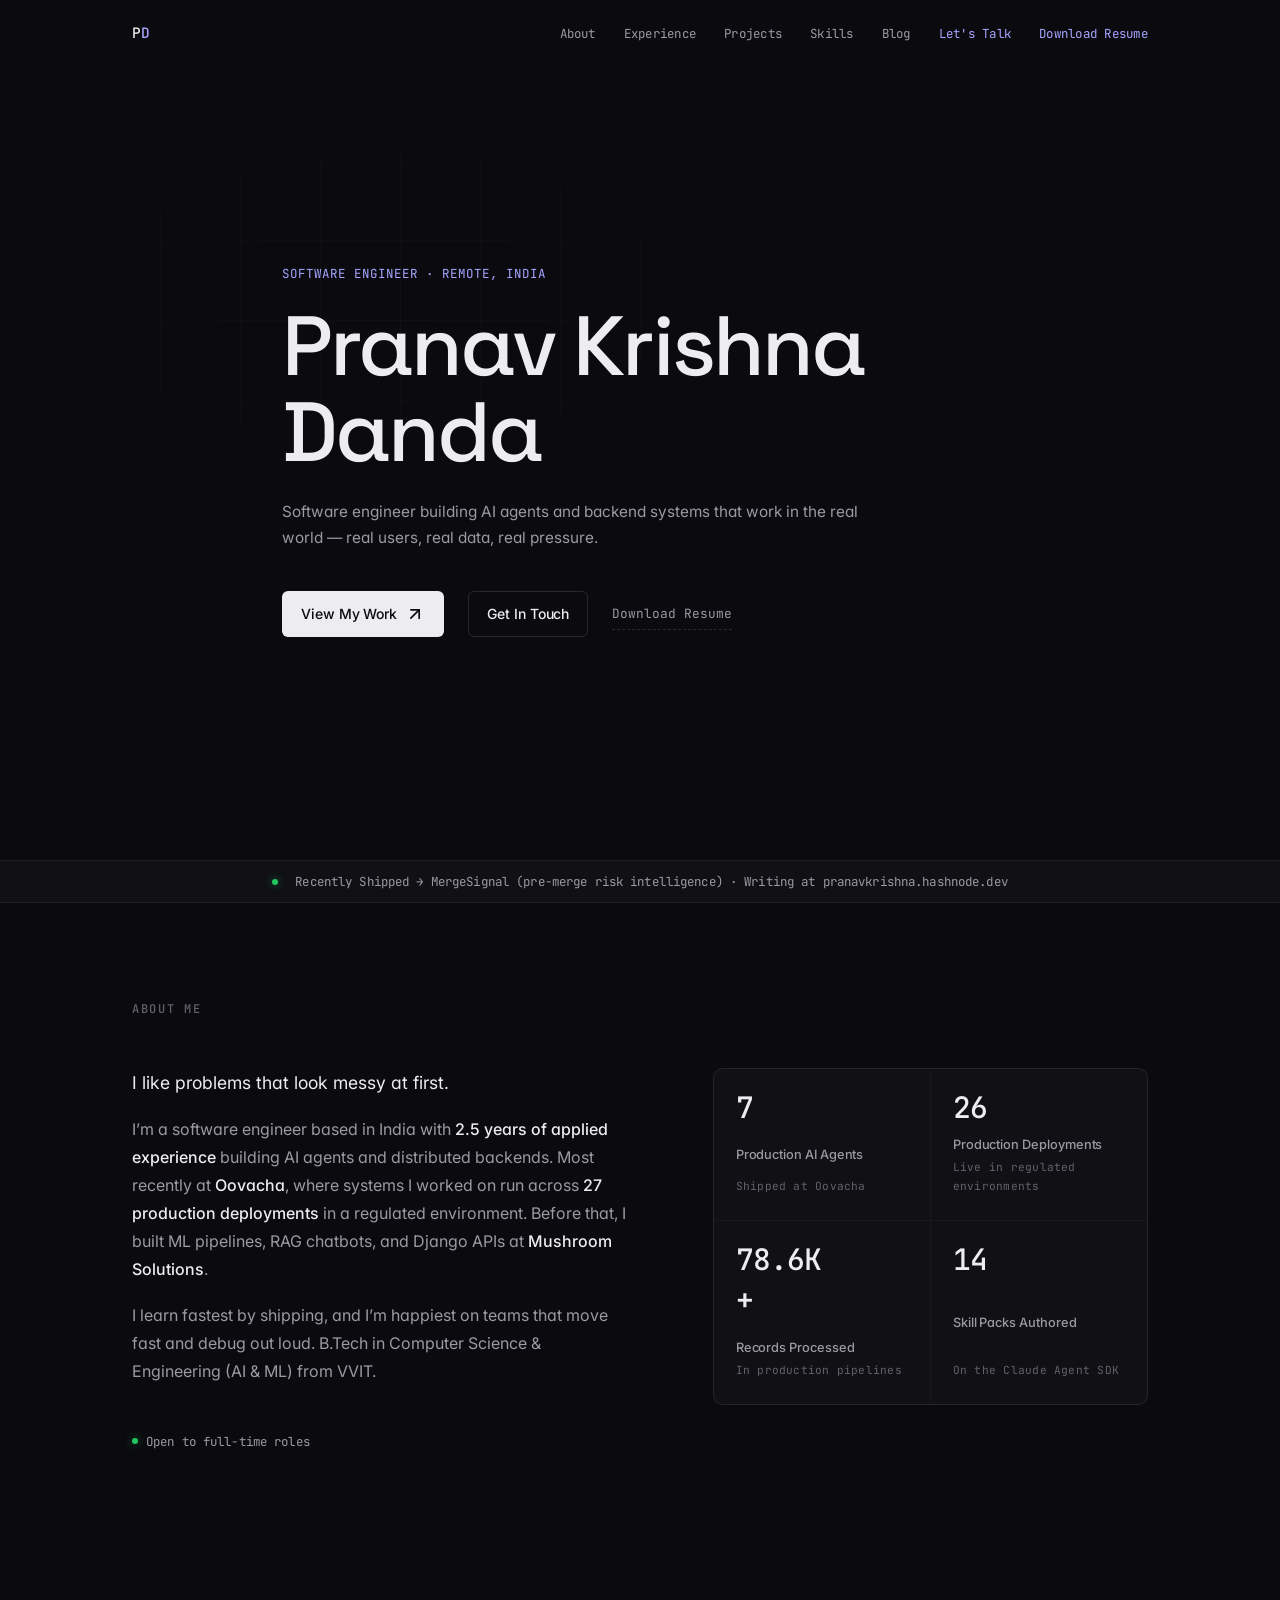
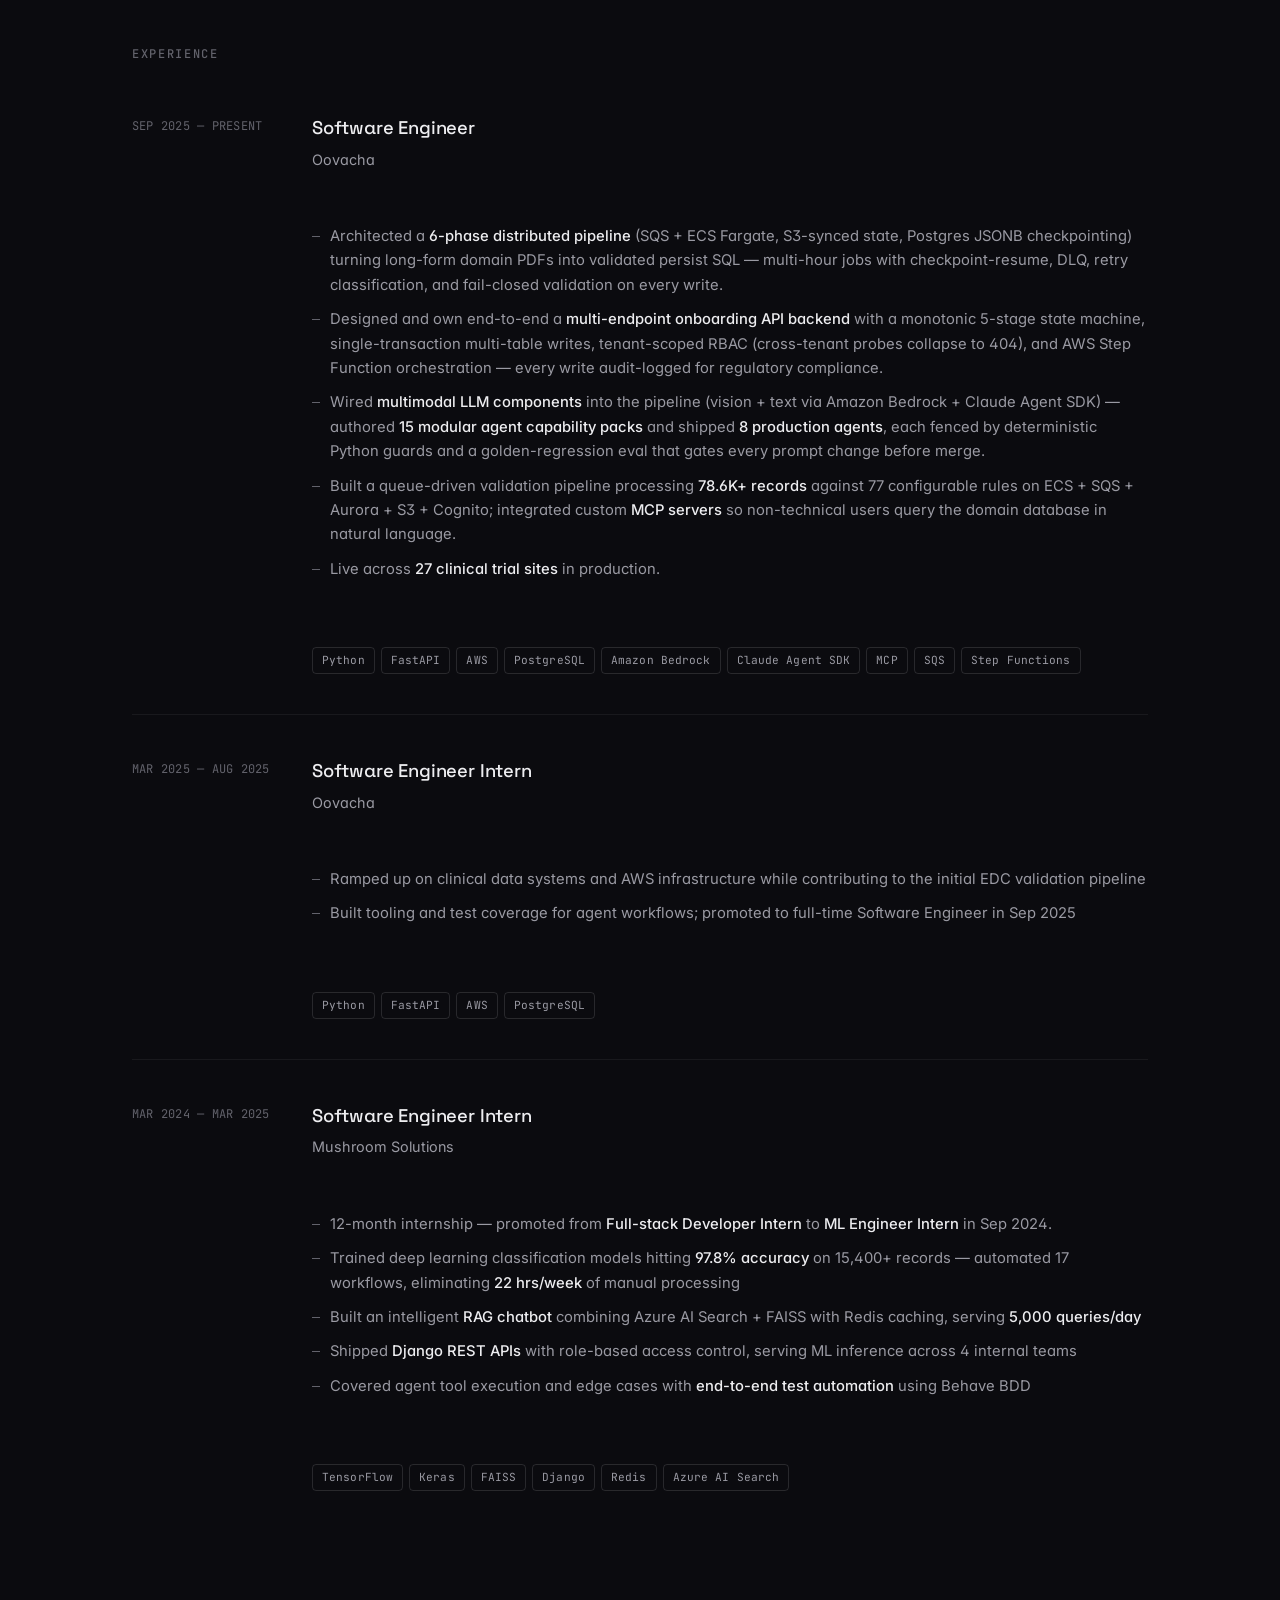
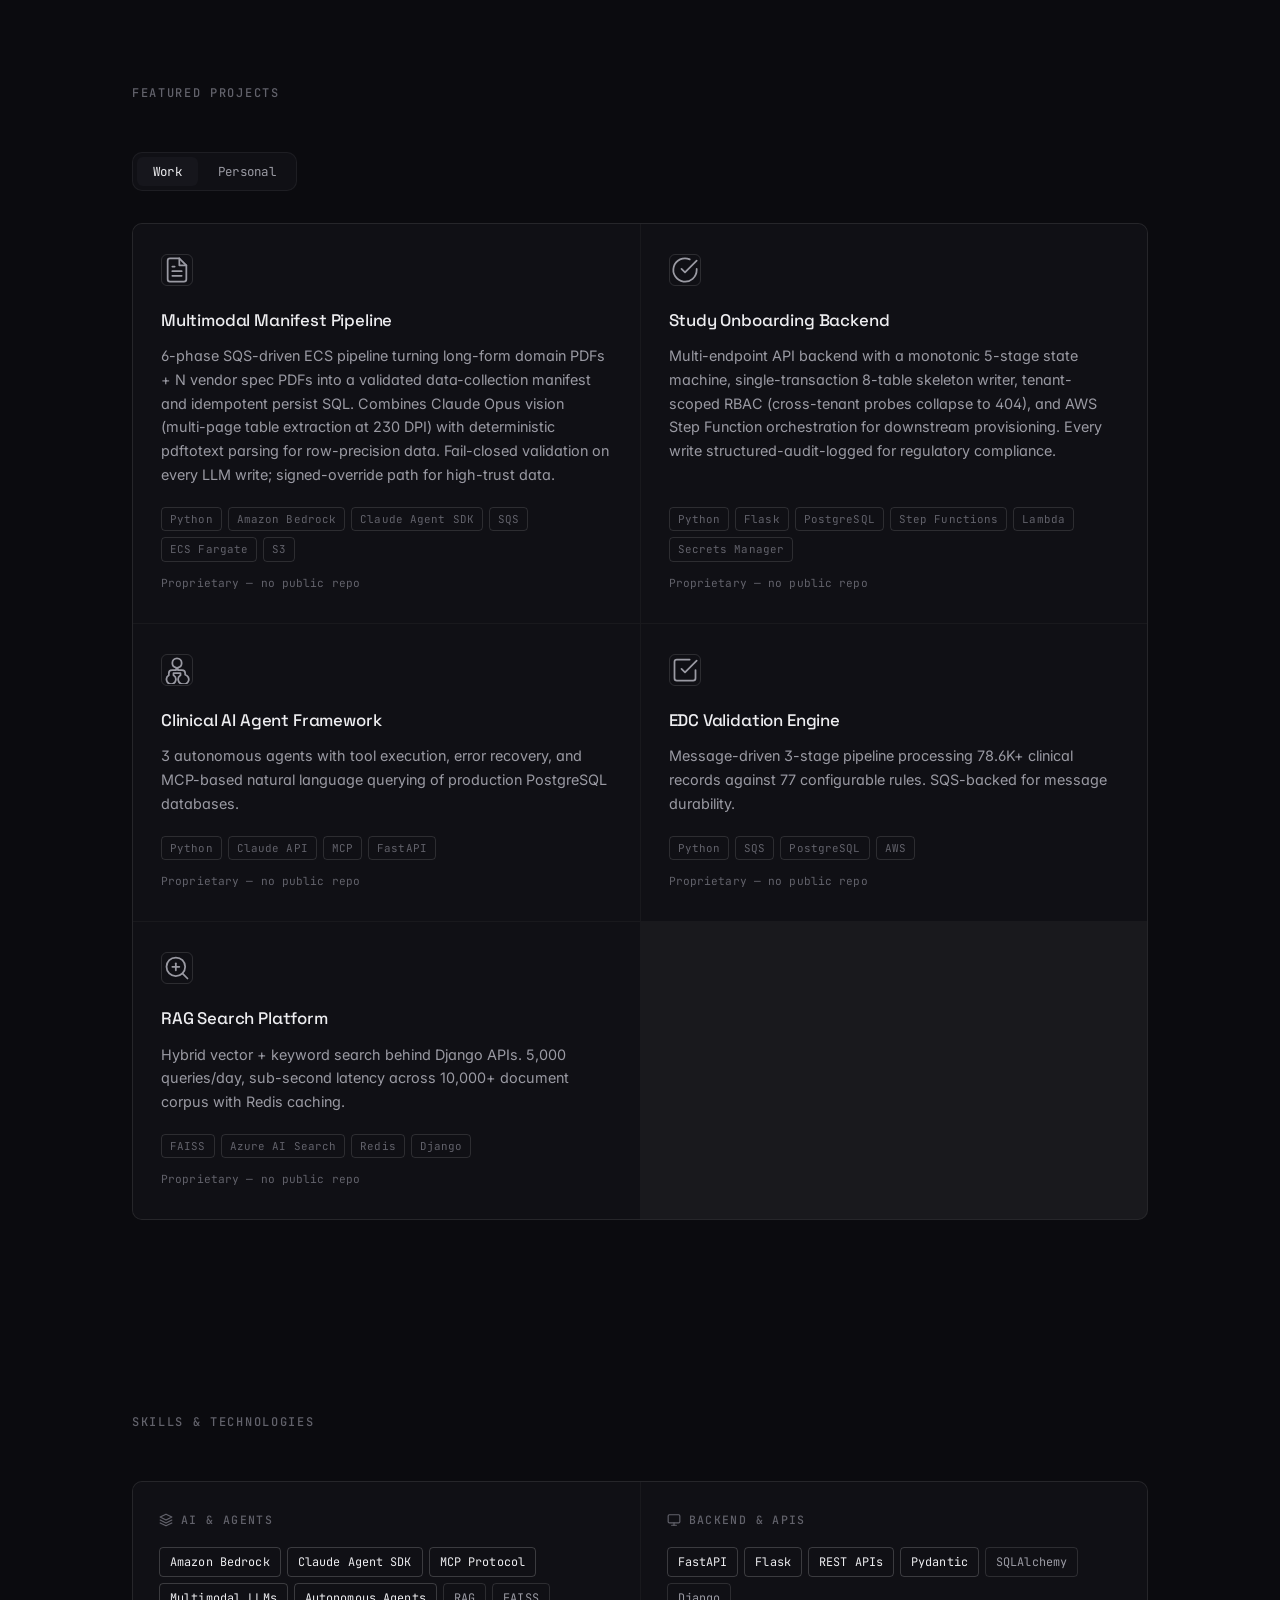
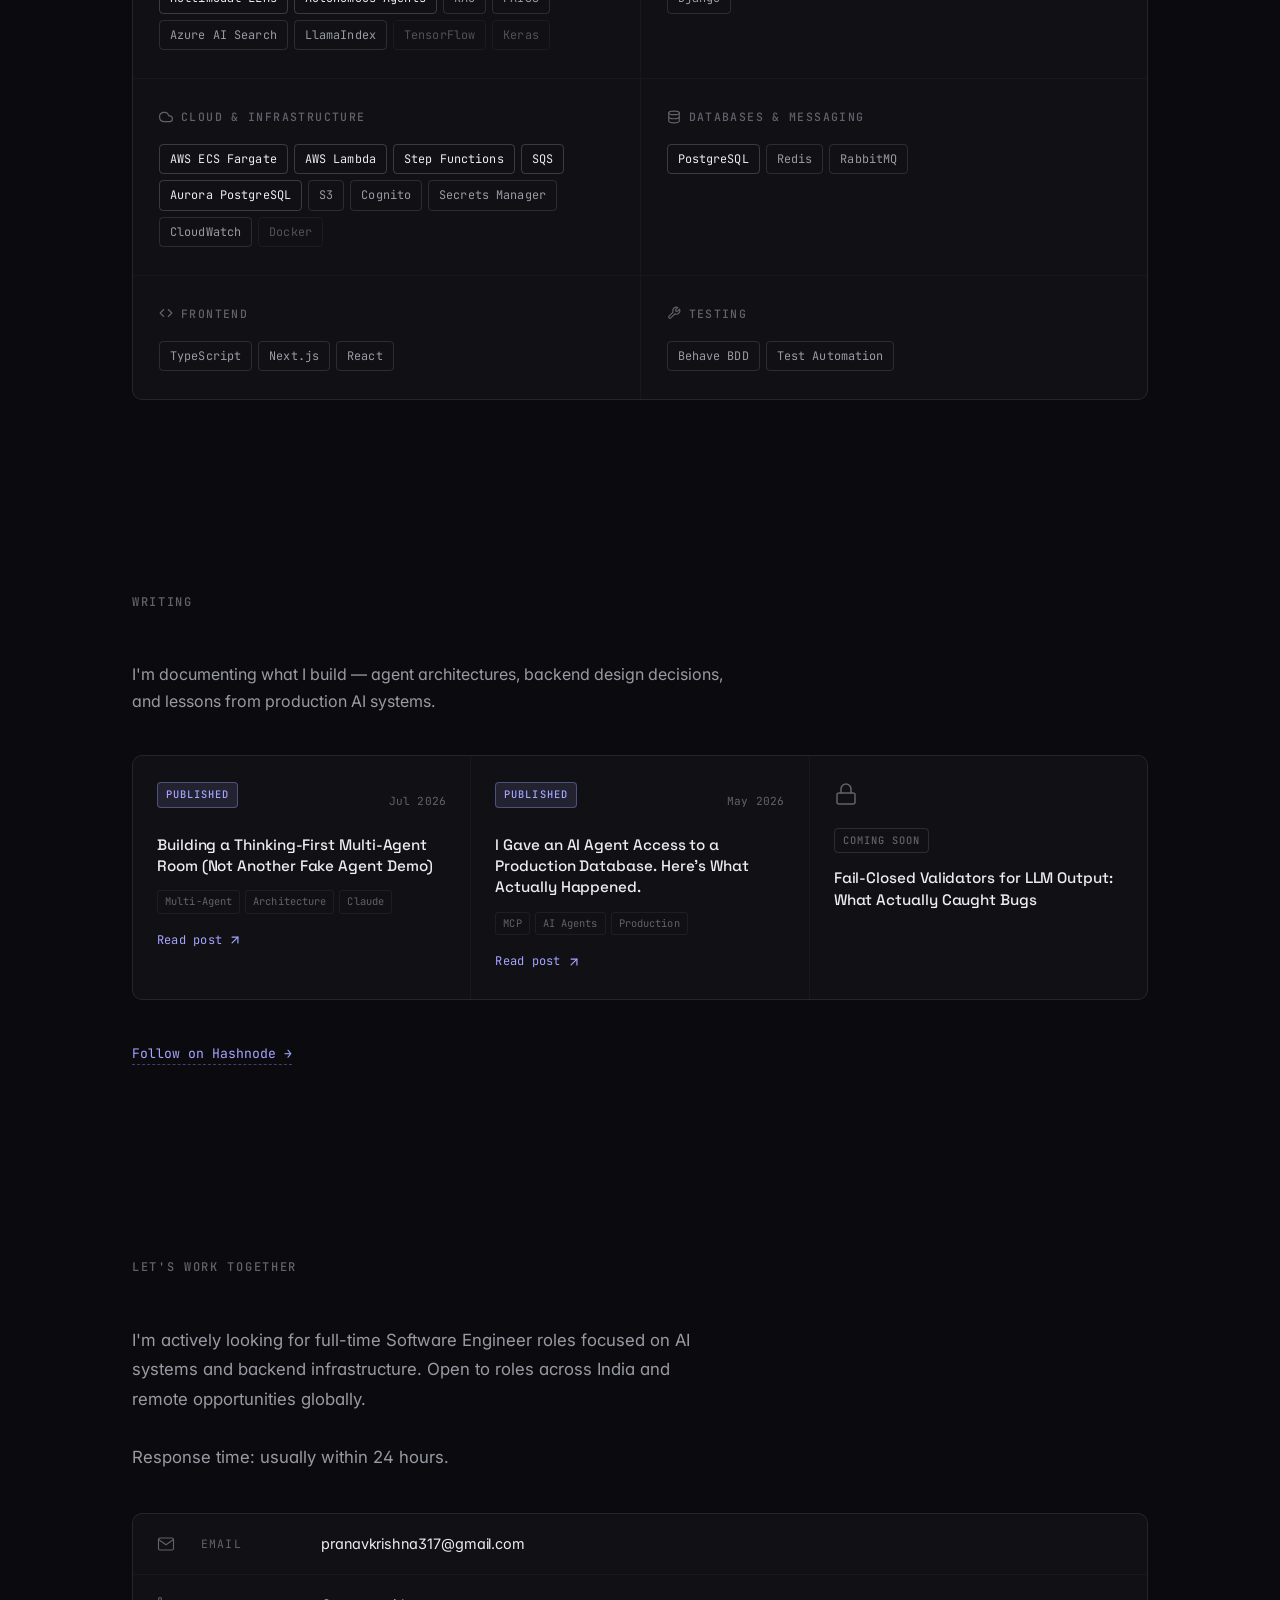
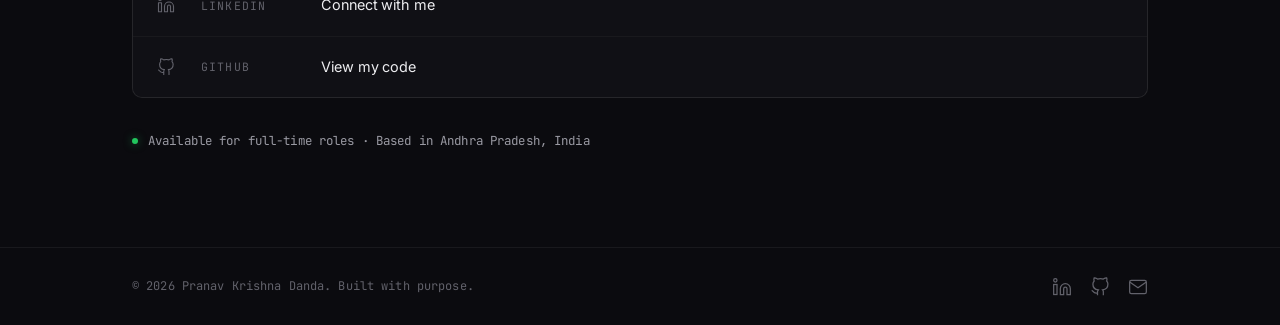
==== commit 594168c2: "feat: update portfolio - add MergeSignal, fix location, hardcode stats" ====
--- a/index.html
+++ b/index.html
@@ -59,7 +59,7 @@
         </div>
         <div class="hero-grid-pattern"></div>
         <div class="container hero-content">
-            <p class="hero-greeting reveal">Software Engineer · Hyderabad</p>
+            <p class="hero-greeting reveal">Software Engineer · Remote, India</p>
             <h1 class="hero-name reveal">Pranav Krishna<br>Danda</h1>
             <p class="hero-description reveal">
                 Software engineer building AI agents and backend systems that work in the real world —
@@ -86,7 +86,7 @@
     <div class="currently-building">
         <div class="container">
             <span class="currently-building-dot"></span>
-            Currently Building &rarr; MergeSignal (pre-merge risk intelligence) &middot; Writing at pranavkrishna.hashnode.dev
+            Recently Shipped &rarr; MergeSignal (pre-merge risk intelligence) &middot; Writing at pranavkrishna.hashnode.dev
         </div>
     </div>
 
@@ -100,7 +100,7 @@
                         I like problems that look messy at first.
                     </p>
                     <p>
-                        I’m a software engineer in Hyderabad with <strong>2.5 years of applied experience</strong>
+                        I’m a software engineer based in India with <strong>2.5 years of applied experience</strong>
                         building AI agents and distributed backends. Most recently at <strong>Oovacha</strong>, where
                         systems I worked on run across <strong>27 production deployments</strong> in a regulated environment.
                         Before that, I built ML pipelines, RAG chatbots, and Django APIs at <strong>Mushroom Solutions</strong>.
@@ -116,12 +116,12 @@
                 </div>
                 <div class="stats-grid reveal">
                     <div class="stat-card">
-                        <span class="stat-number" data-target="8">0</span>
+                        <span class="stat-number" data-target="8">8</span>
                         <span class="stat-label">Production AI Agents</span>
                         <span class="stat-sublabel">Shipped at Oovacha</span>
                     </div>
                     <div class="stat-card">
-                        <span class="stat-number" data-target="27">0</span>
+                        <span class="stat-number" data-target="27">27</span>
                         <span class="stat-label">Production Deployments</span>
                         <span class="stat-sublabel">Live in regulated environments</span>
                     </div>
@@ -132,7 +132,7 @@
                         <span class="stat-sublabel">In production pipelines</span>
                     </div>
                     <div class="stat-card">
-                        <span class="stat-number" data-target="15">0</span>
+                        <span class="stat-number" data-target="15">15</span>
                         <span class="stat-label">Skill Packs Authored</span>
                         <span class="stat-sublabel">On the Claude Agent SDK</span>
                     </div>
@@ -309,6 +309,24 @@
 
             <!-- Personal Projects -->
             <div class="projects-grid project-group hidden" data-group="personal">
+
+                <div class="project-card project-card--purple reveal">
+                    <div class="project-card-inner">
+                        <div class="project-icon">
+                            <svg width="28" height="28" viewBox="0 0 24 24" fill="none" stroke="currentColor" stroke-width="1.5" stroke-linecap="round" stroke-linejoin="round"><path d="M12 22s8-4 8-10V5l-8-3-8 3v7c0 6 8 10 8 10z"/><line x1="12" y1="8" x2="12" y2="12"/><line x1="12" y1="16" x2="12.01" y2="16"/></svg>
+                        </div>
+                        <h3 class="project-title">MergeSignal</h3>
+                        <p class="project-description">Pre-merge risk intelligence for engineering teams. Detects git conflicts, semantic breakage, cross-PR overlap, and an explainable 0–100 risk score before the merge button is pressed.</p>
+                        <div class="project-tech">
+                            <span>Python</span><span>FastAPI</span><span>Git</span><span>tree-sitter</span>
+                        </div>
+                        <a href="https://github.com/pranavkrishnadanda/MergeSignal" class="project-github-link" target="_blank" rel="noopener">
+                            <svg width="16" height="16" viewBox="0 0 24 24" fill="none" stroke="currentColor" stroke-width="1.5" stroke-linecap="round" stroke-linejoin="round"><path d="M9 19c-5 1.5-5-2.5-7-3m14 6v-3.87a3.37 3.37 0 0 0-.94-2.61c3.14-.35 6.44-1.54 6.44-7A5.44 5.44 0 0 0 20 4.77 5.07 5.07 0 0 0 19.91 1S18.73.65 16 2.48a13.38 13.38 0 0 0-7 0C6.27.65 5.09 1 5.09 1A5.07 5.07 0 0 0 5 4.77a5.44 5.44 0 0 0-1.5 3.78c0 5.42 3.3 6.61 6.44 7A3.37 3.37 0 0 0 9 18.13V22"/></svg>
+                            View on GitHub
+                        </a>
+                    </div>
+                    <div class="project-glow"></div>
+                </div>
 
                 <div class="project-card project-card--purple reveal">
                     <div class="project-card-inner">
@@ -606,7 +624,7 @@
             </div>
             <div class="contact-status reveal">
                 <span class="open-dot"></span>
-                Available for full-time roles &middot; Based in Hyderabad, India
+                Available for full-time roles &middot; Based in Andhra Pradesh, India
             </div>
         </div>
     </section>
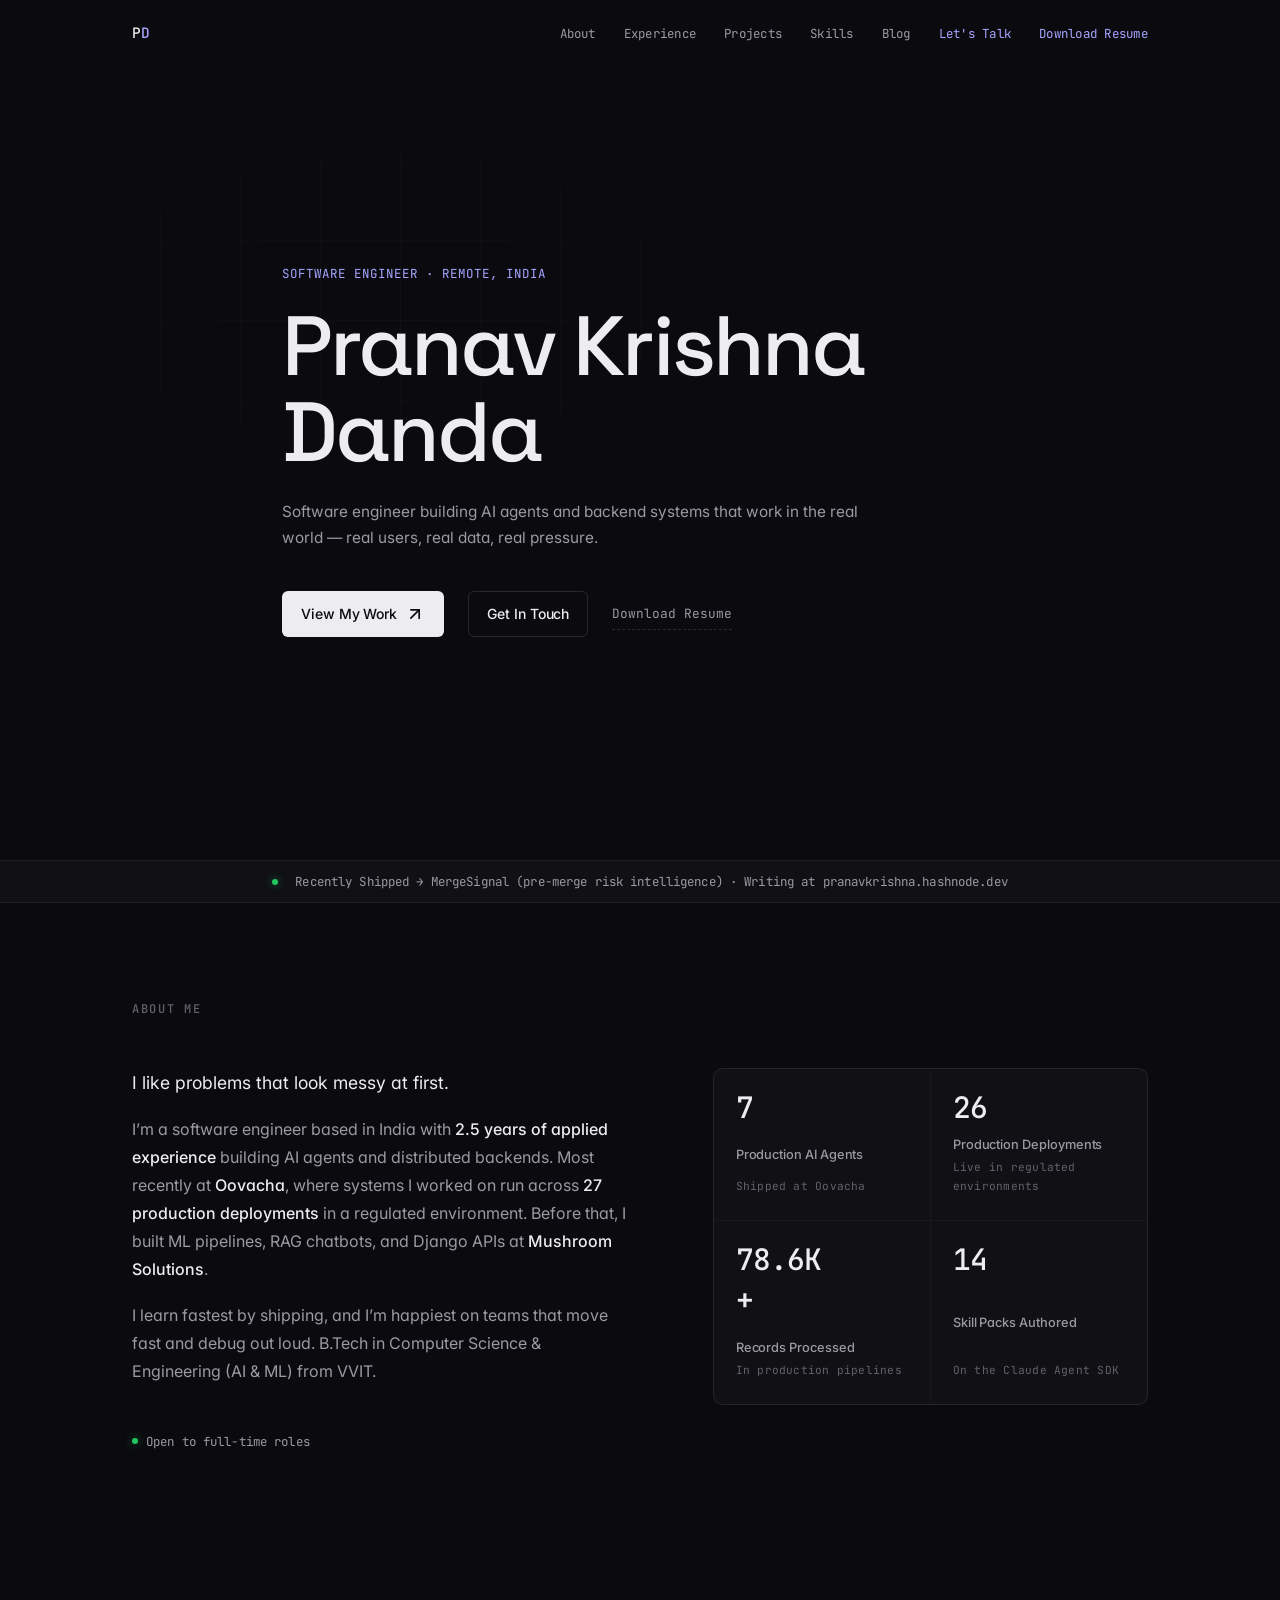
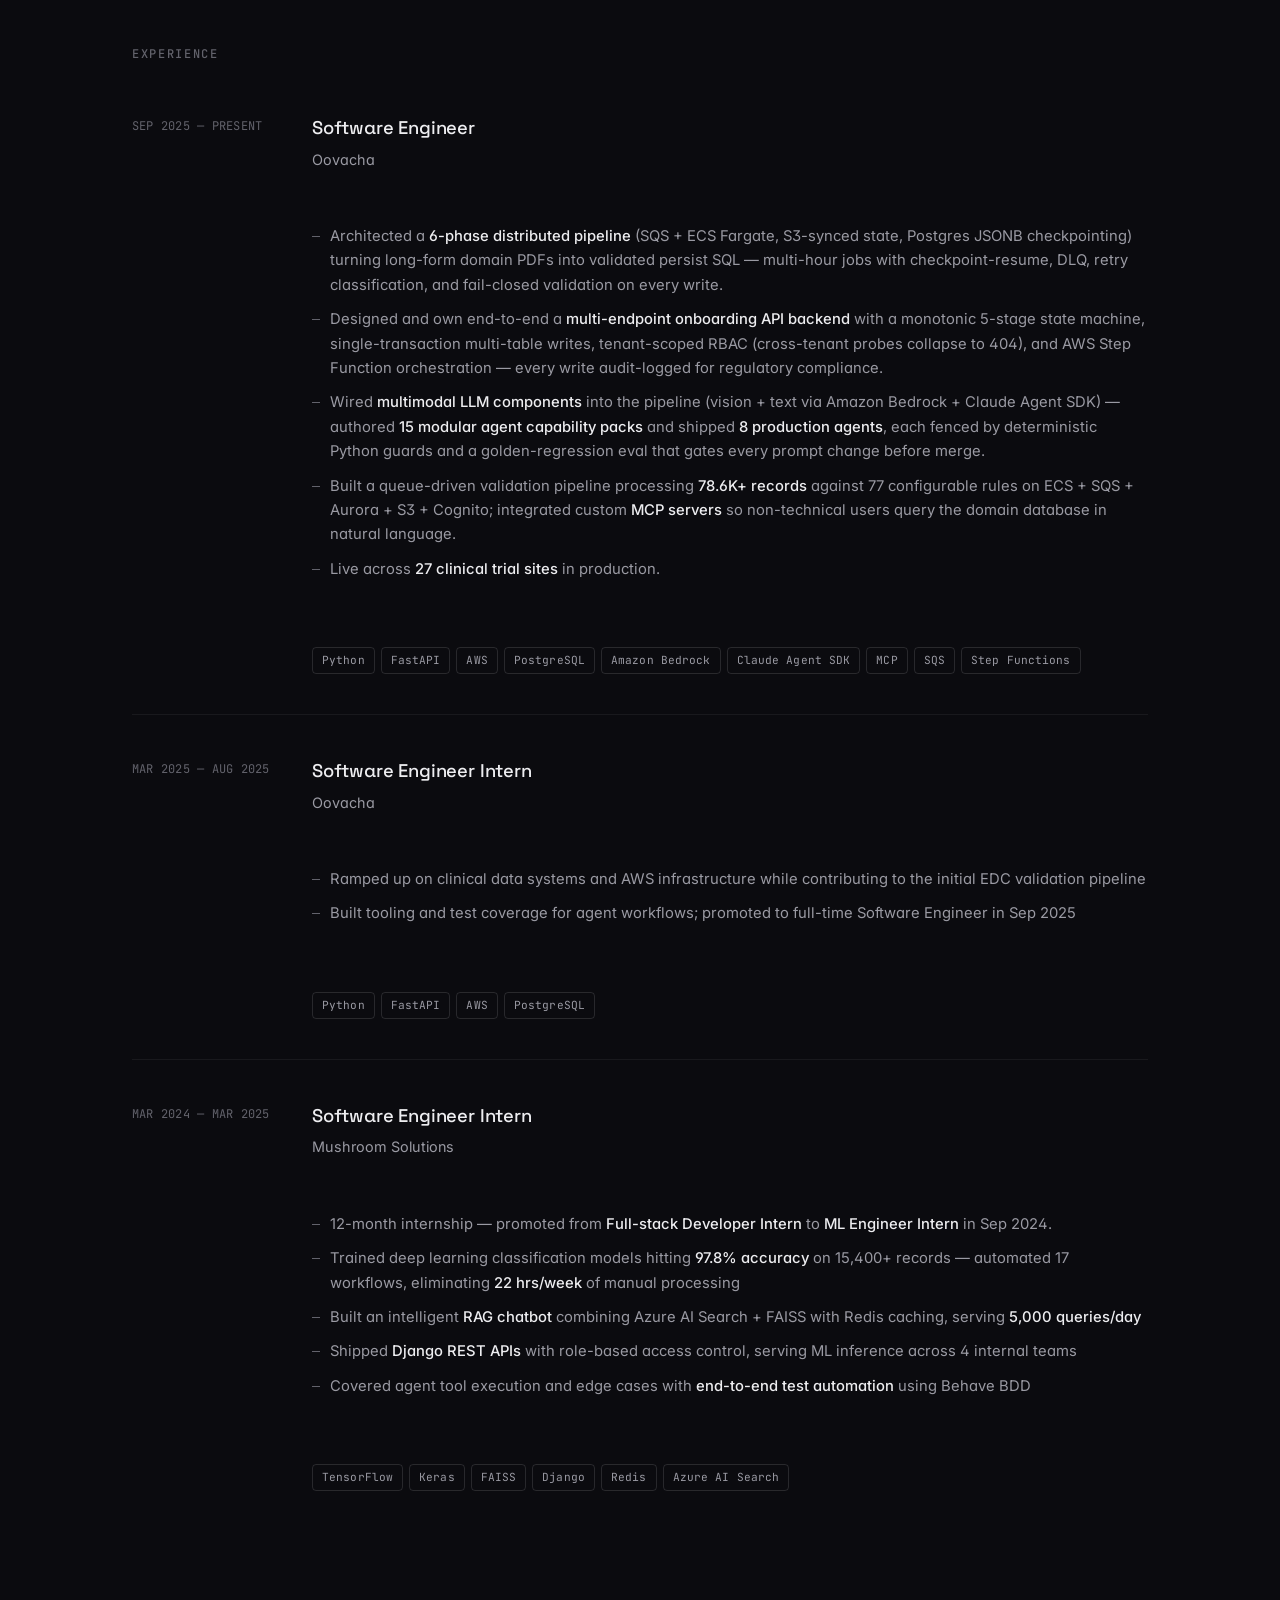
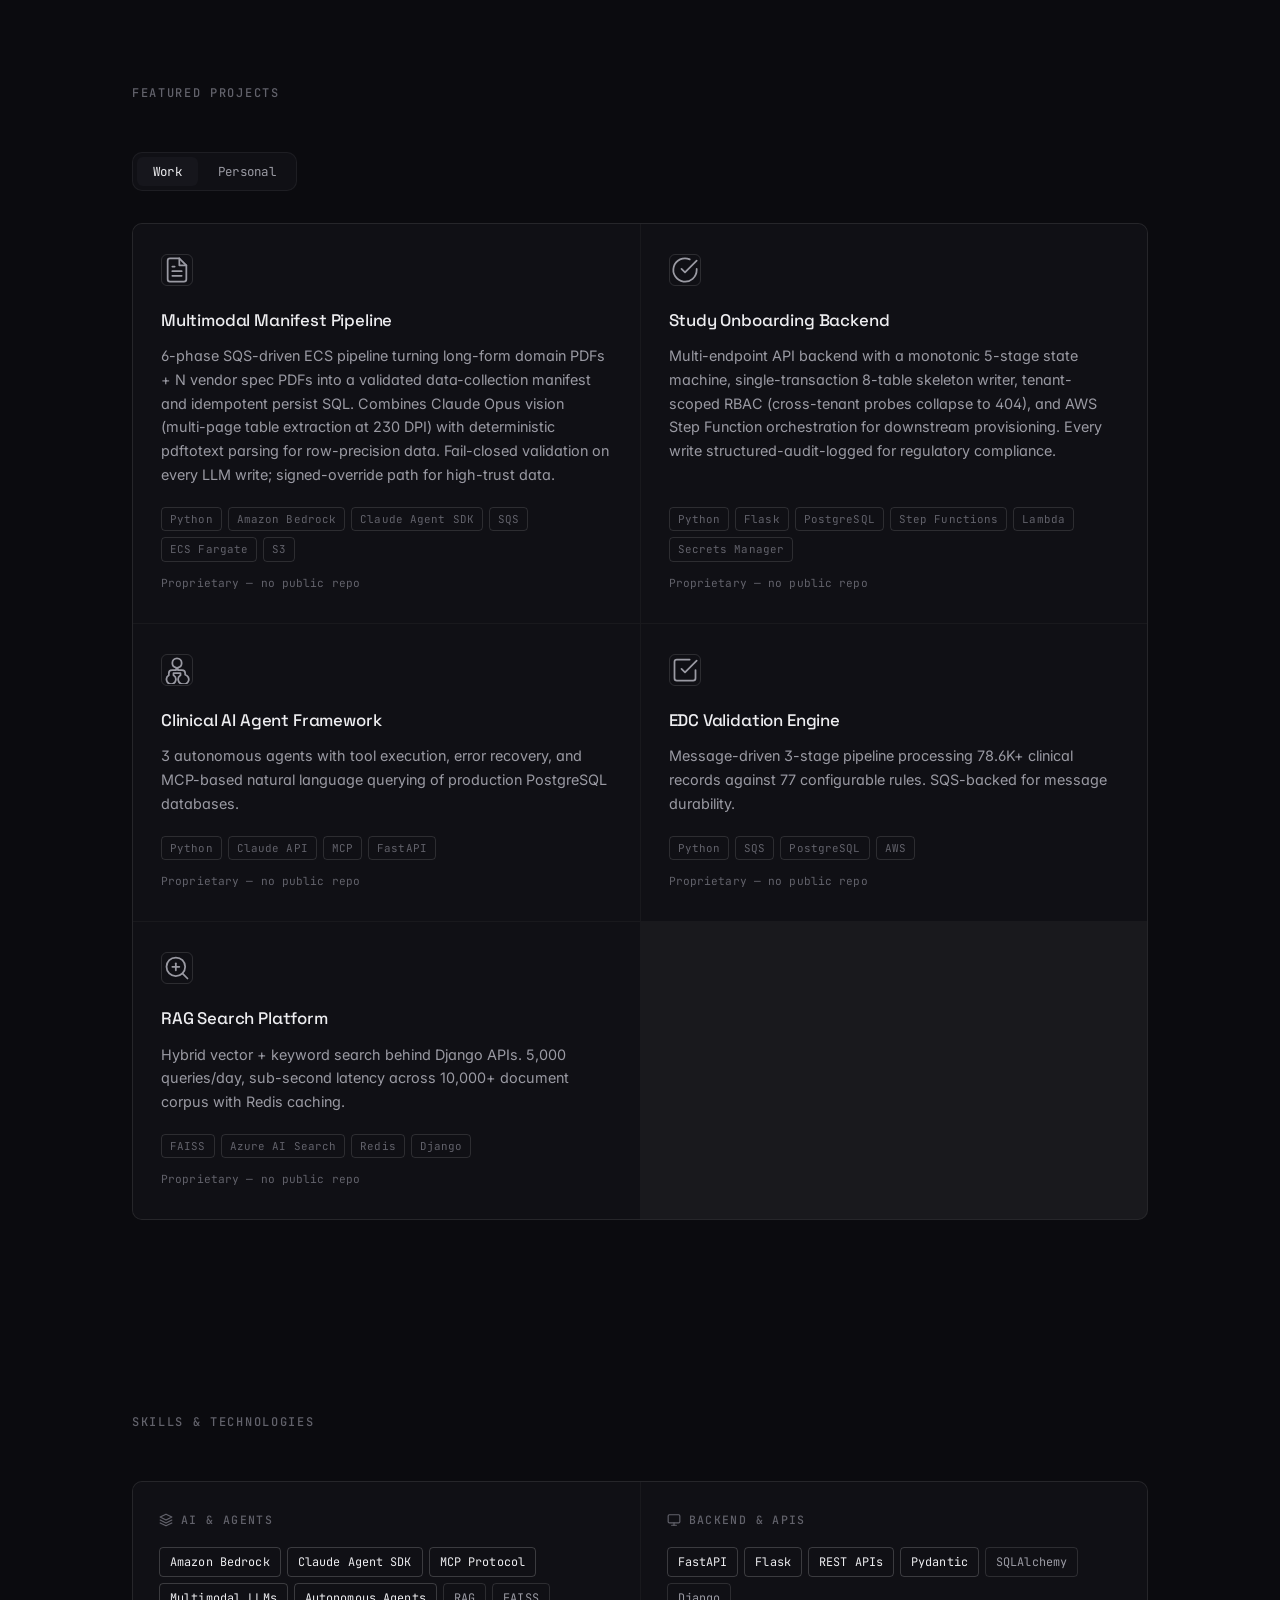
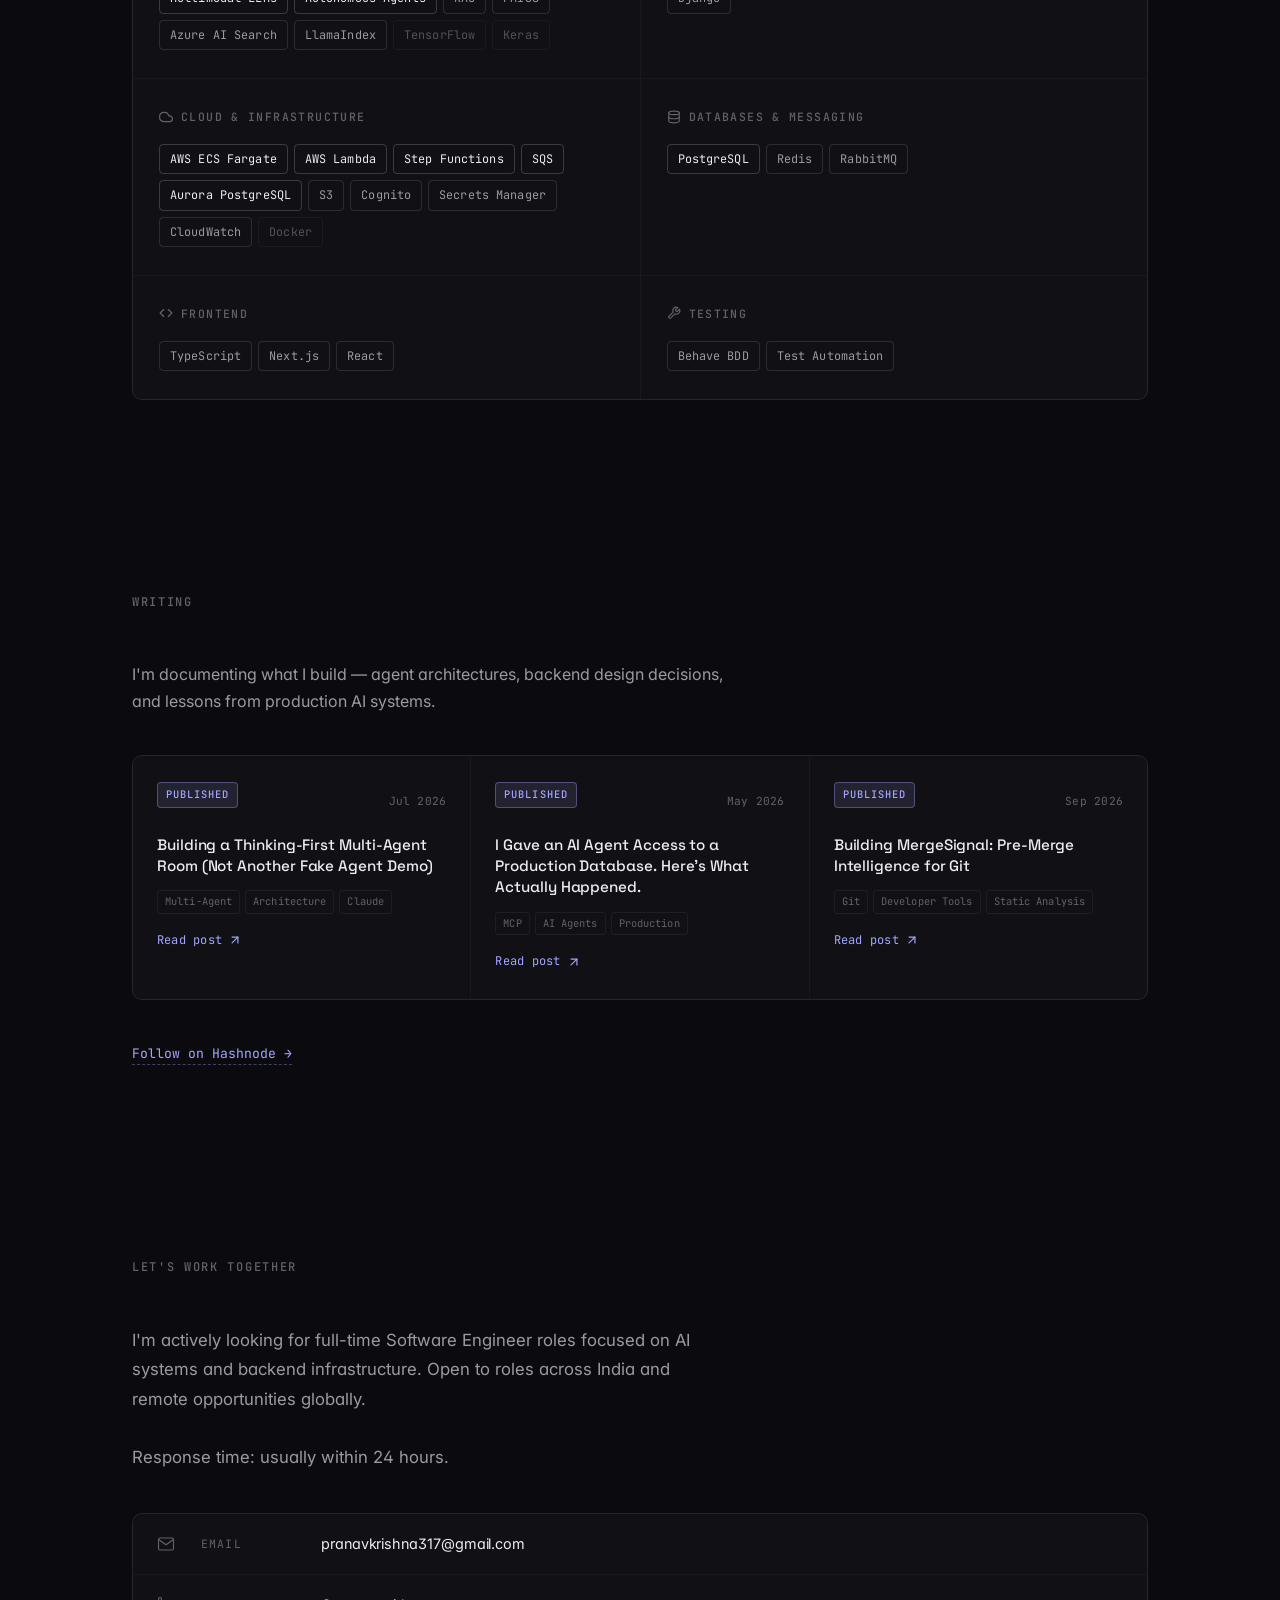
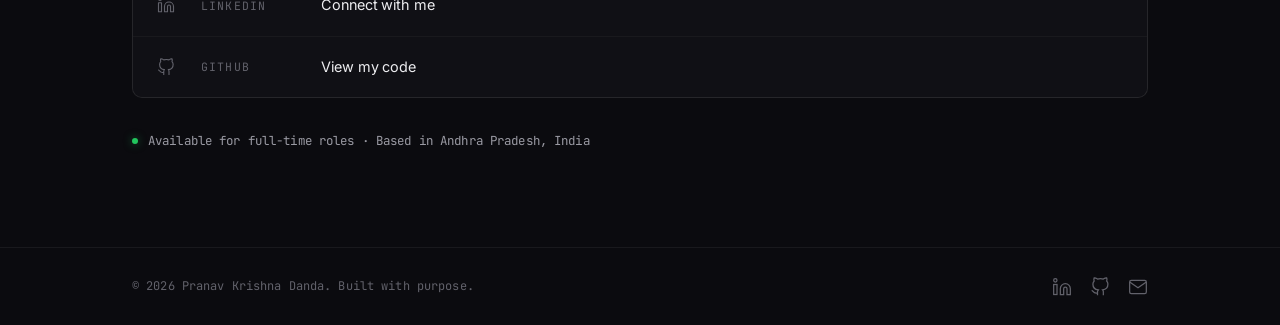
==== commit 3c96040f: "feat: update portfolio with MergeSignal blog and recent project - Replace Coming Soon blog placehold" ====
--- a/index.html
+++ b/index.html
@@ -382,24 +382,6 @@
                     <div class="project-glow"></div>
                 </div>
 
-                <div class="project-card project-card--purple reveal">
-                    <div class="project-card-inner">
-                        <div class="project-icon">
-                            <svg width="28" height="28" viewBox="0 0 24 24" fill="none" stroke="currentColor" stroke-width="1.5" stroke-linecap="round" stroke-linejoin="round"><path d="M18 8h1a4 4 0 0 1 0 8h-1"/><path d="M2 8h16v9a4 4 0 0 1-4 4H6a4 4 0 0 1-4-4V8z"/><line x1="6" y1="1" x2="6" y2="4"/><line x1="10" y1="1" x2="10" y2="4"/><line x1="14" y1="1" x2="14" y2="4"/></svg>
-                        </div>
-                        <h3 class="project-title">AirDoc</h3>
-                        <p class="project-description">Touchfree PDF and image viewer controlled entirely by hand gestures. Built for accessibility and hands-free presentation workflows.</p>
-                        <div class="project-tech">
-                            <span>Python</span><span>Computer Vision</span><span>MediaPipe</span>
-                        </div>
-                        <a href="https://github.com/pranavkrishnadanda/AirDoc" class="project-github-link" target="_blank" rel="noopener">
-                            <svg width="16" height="16" viewBox="0 0 24 24" fill="none" stroke="currentColor" stroke-width="1.5" stroke-linecap="round" stroke-linejoin="round"><path d="M9 19c-5 1.5-5-2.5-7-3m14 6v-3.87a3.37 3.37 0 0 0-.94-2.61c3.14-.35 6.44-1.54 6.44-7A5.44 5.44 0 0 0 20 4.77 5.07 5.07 0 0 0 19.91 1S18.73.65 16 2.48a13.38 13.38 0 0 0-7 0C6.27.65 5.09 1 5.09 1A5.07 5.07 0 0 0 5 4.77a5.44 5.44 0 0 0-1.5 3.78c0 5.42 3.3 6.61 6.44 7A3.37 3.37 0 0 0 9 18.13V22"/></svg>
-                            View on GitHub
-                        </a>
-                    </div>
-                    <div class="project-glow"></div>
-                </div>
-
                 <div class="project-card project-card--cyan reveal">
                     <div class="project-card-inner">
                         <div class="project-icon">
@@ -576,13 +558,20 @@
                         <svg width="14" height="14" viewBox="0 0 24 24" fill="none" stroke="currentColor" stroke-width="2" stroke-linecap="round" stroke-linejoin="round"><line x1="7" y1="17" x2="17" y2="7"/><polyline points="7 7 17 7 17 17"/></svg>
                     </div>
                 </a>
-                <div class="blog-card blog-card--placeholder reveal">
-                    <div class="blog-card-icon">
-                        <svg width="24" height="24" viewBox="0 0 24 24" fill="none" stroke="currentColor" stroke-width="1.5" stroke-linecap="round" stroke-linejoin="round"><rect x="3" y="11" width="18" height="11" rx="2" ry="2"/><path d="M7 11V7a5 5 0 0 1 10 0v4"/></svg>
-                    </div>
-                    <span class="blog-card-badge">Coming Soon</span>
-                    <h3 class="blog-card-title">Fail-Closed Validators for LLM Output: What Actually Caught Bugs</h3>
-                </div>
+                <a href="https://pranavkrishna.hashnode.dev/building-mergesignal-pre-merge-intelligence-for-git" class="blog-card blog-card--published reveal" target="_blank" rel="noopener">
+                    <div class="blog-card-header">
+                        <span class="blog-card-badge blog-card-badge--published">Published</span>
+                        <span class="blog-card-meta">Sep 2026</span>
+                    </div>
+                    <h3 class="blog-card-title">Building MergeSignal: Pre-Merge Intelligence for Git</h3>
+                    <div class="blog-card-tags">
+                        <span>Git</span><span>Developer Tools</span><span>Static Analysis</span>
+                    </div>
+                    <div class="blog-card-read-link">
+                        Read post
+                        <svg width="14" height="14" viewBox="0 0 24 24" fill="none" stroke="currentColor" stroke-width="2" stroke-linecap="round" stroke-linejoin="round"><line x1="7" y1="17" x2="17" y2="7"/><polyline points="7 7 17 7 17 17"/></svg>
+                    </div>
+                </a>
             </div>
             <div class="blog-subscribe reveal">
                 <a href="https://pranavkrishna.hashnode.dev" class="blog-subscribe-link" target="_blank" rel="noopener">
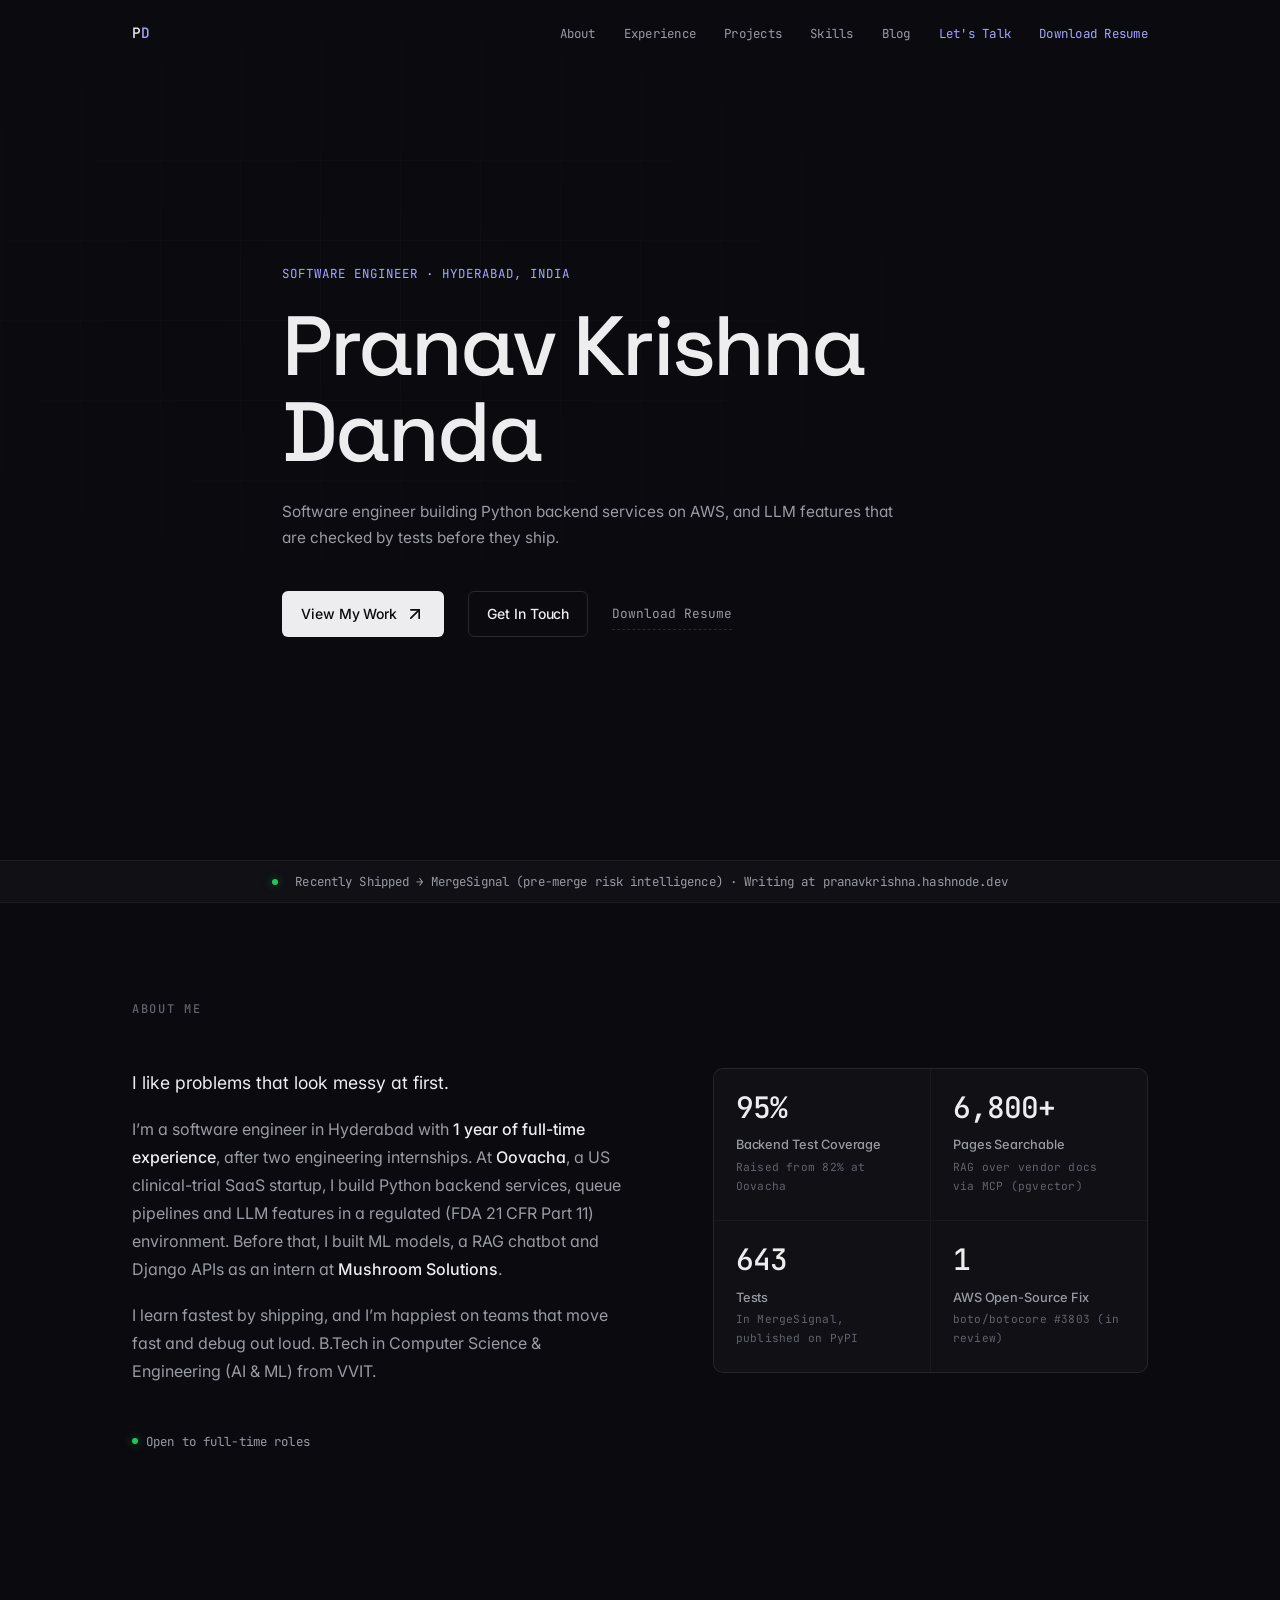
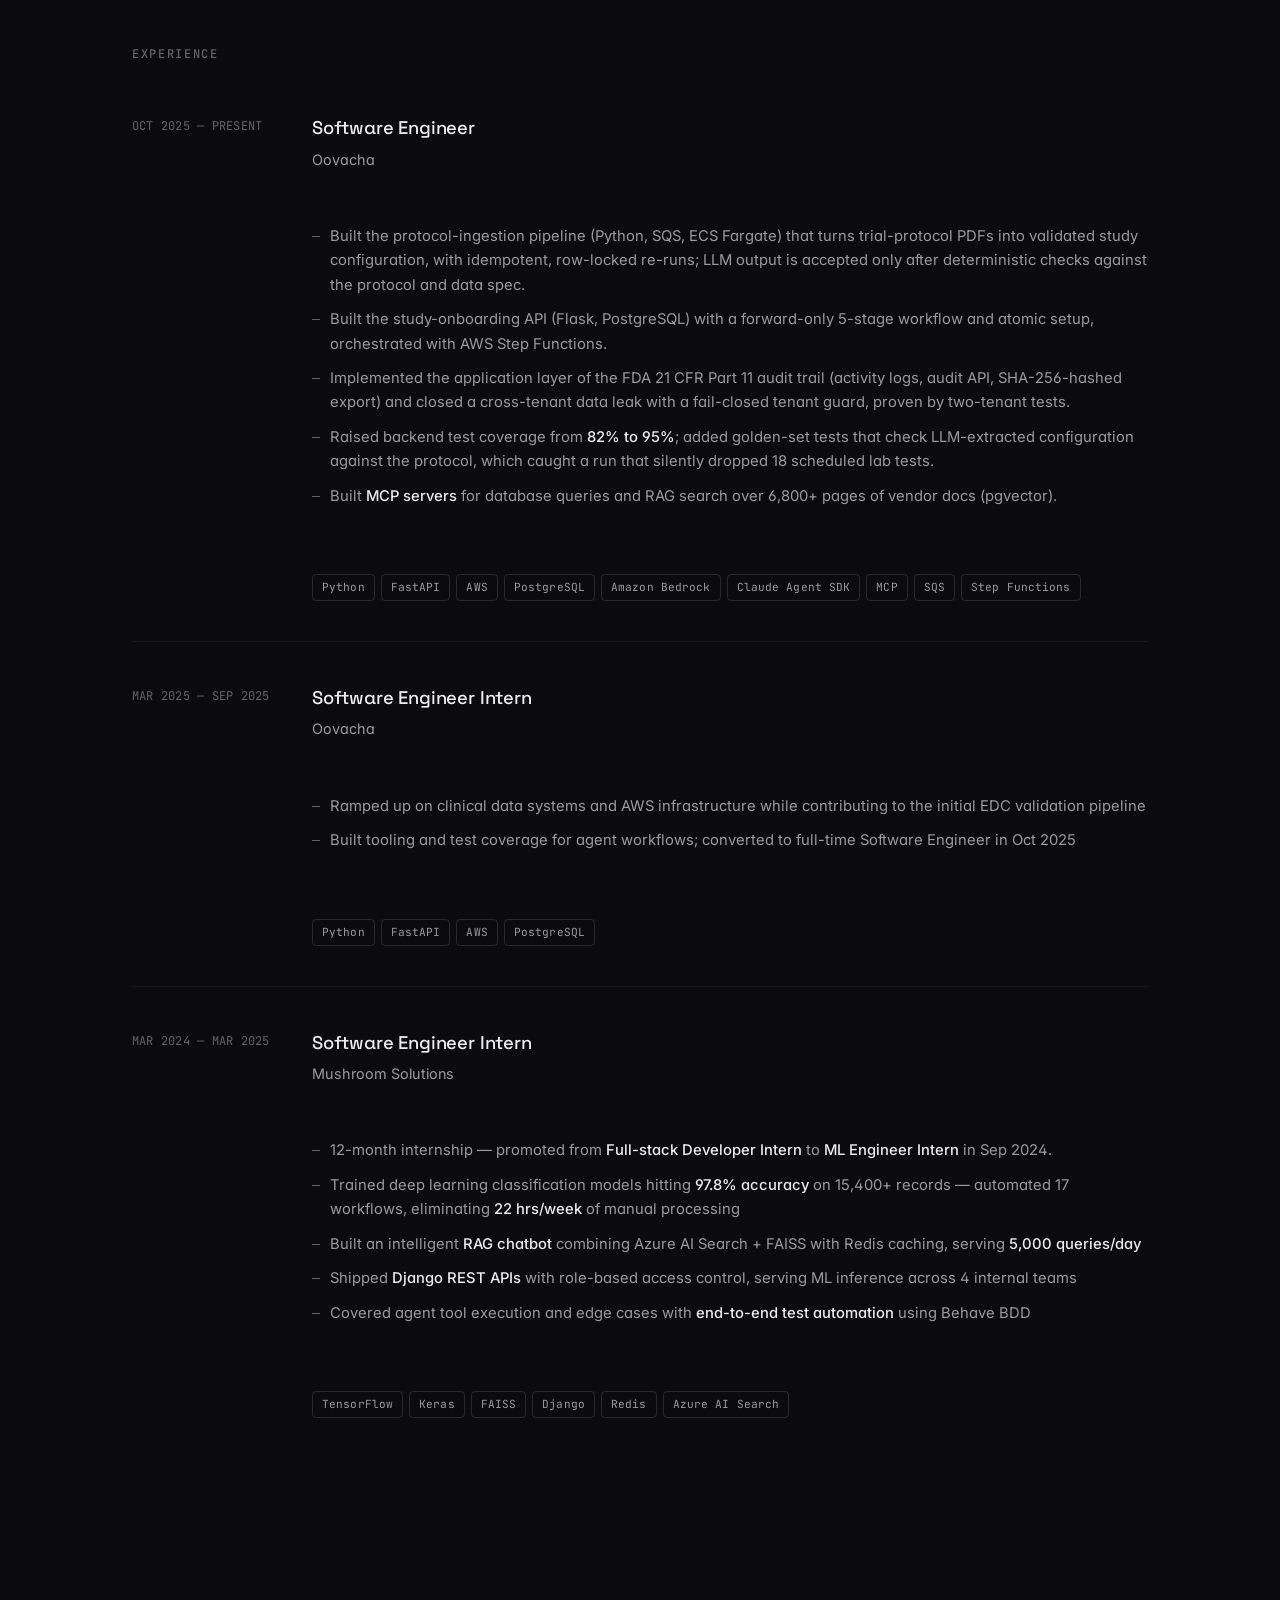
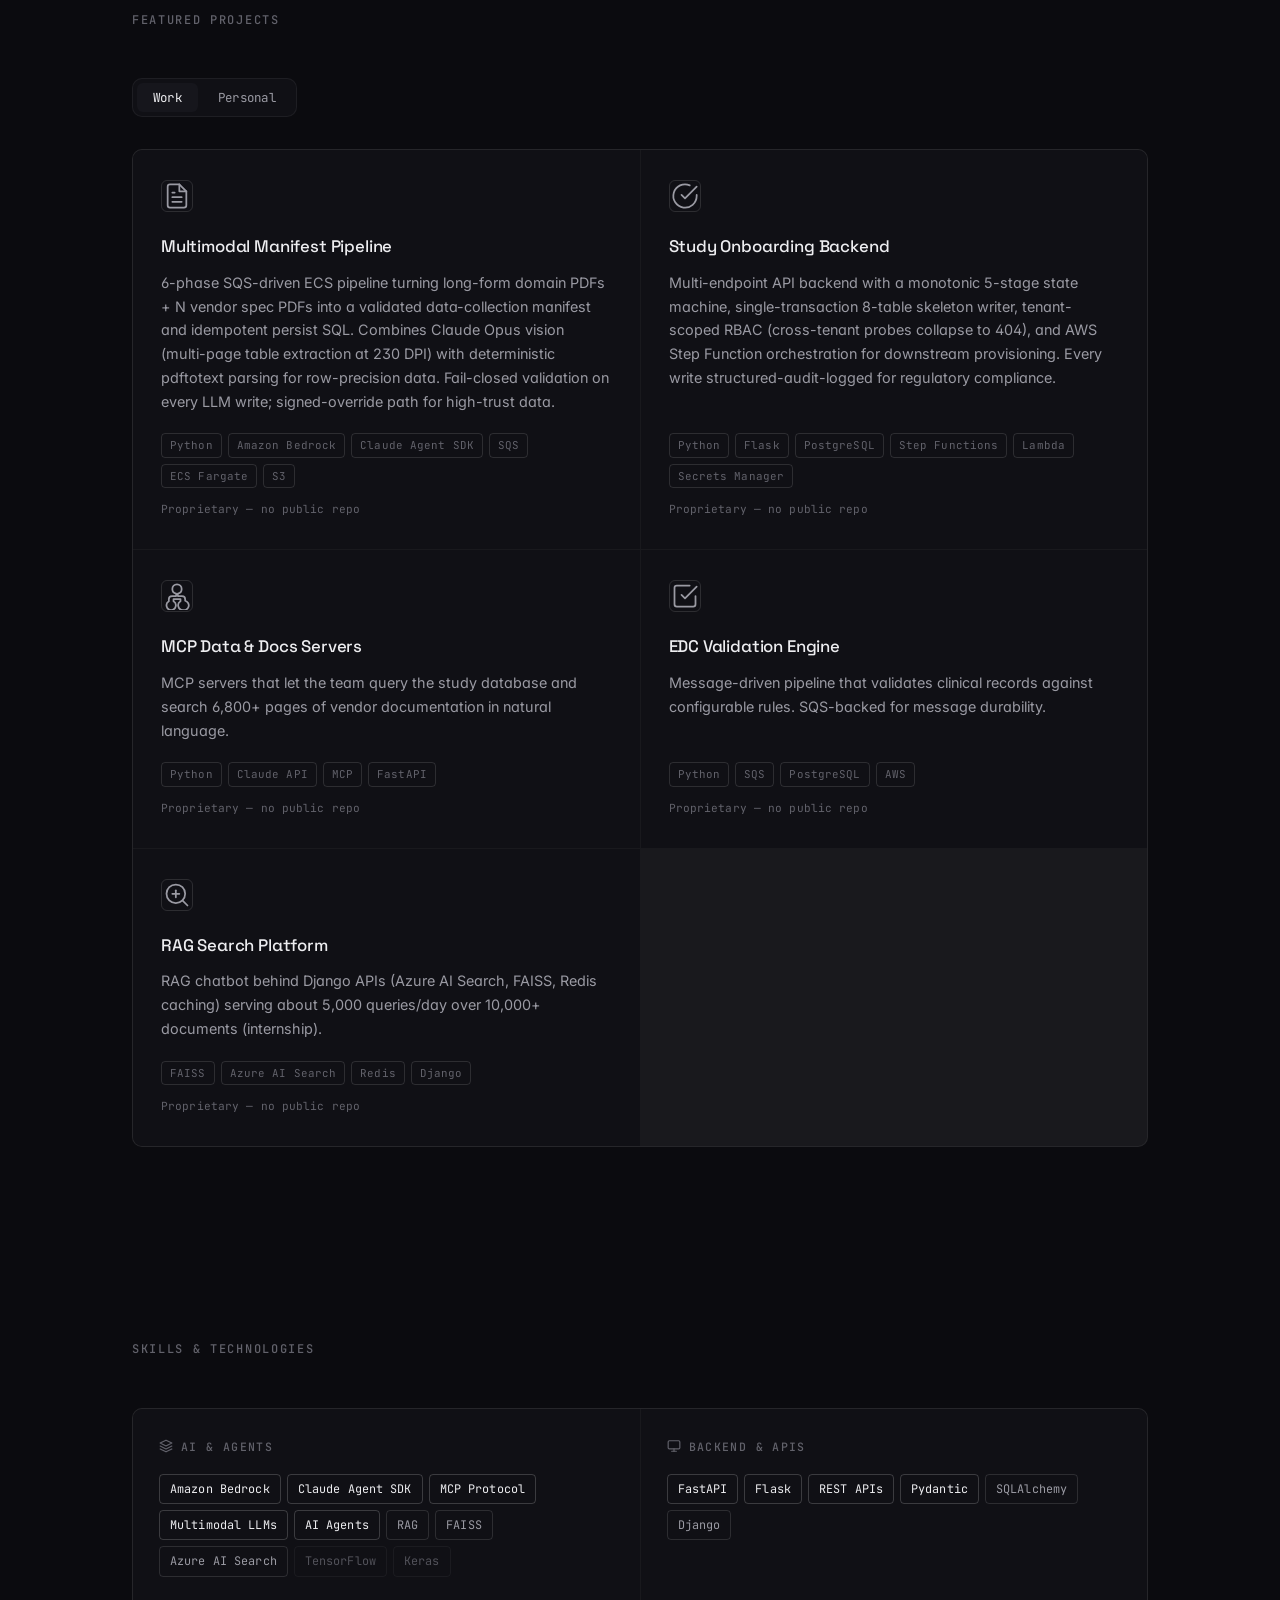
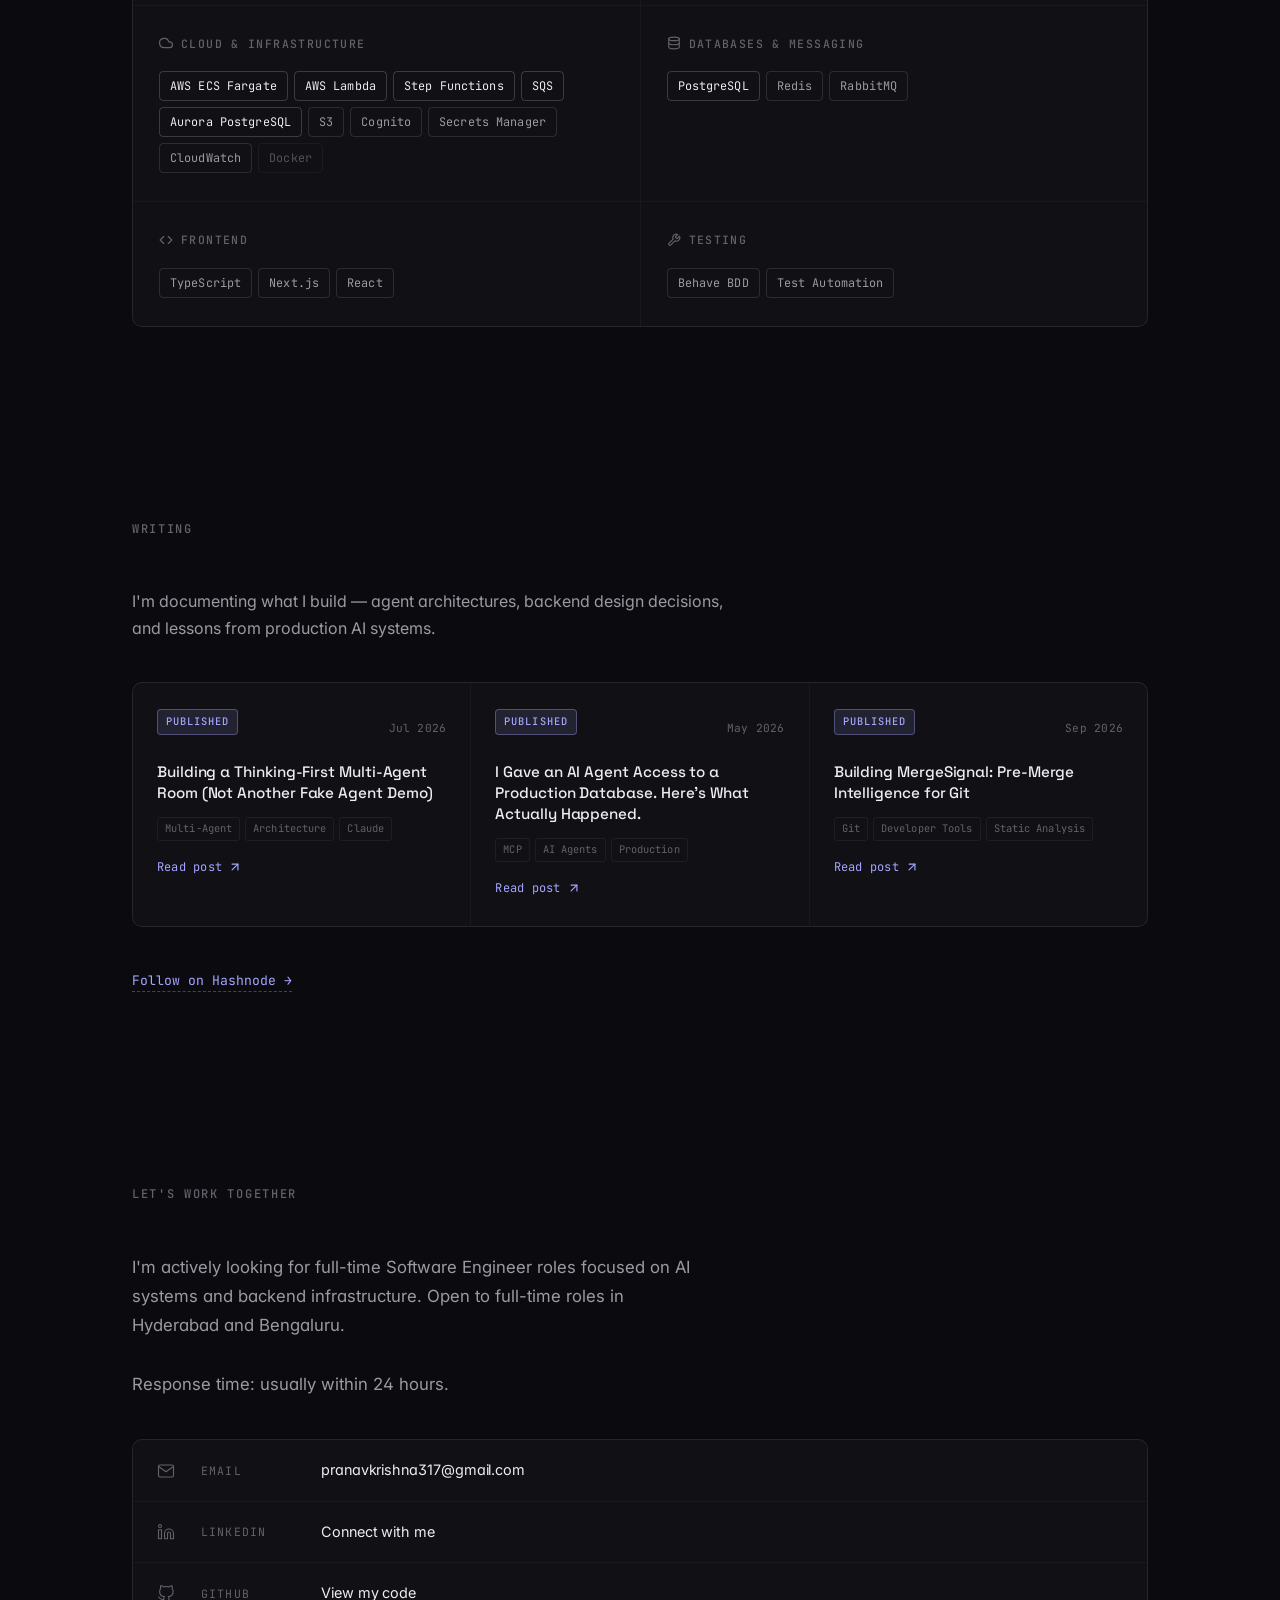
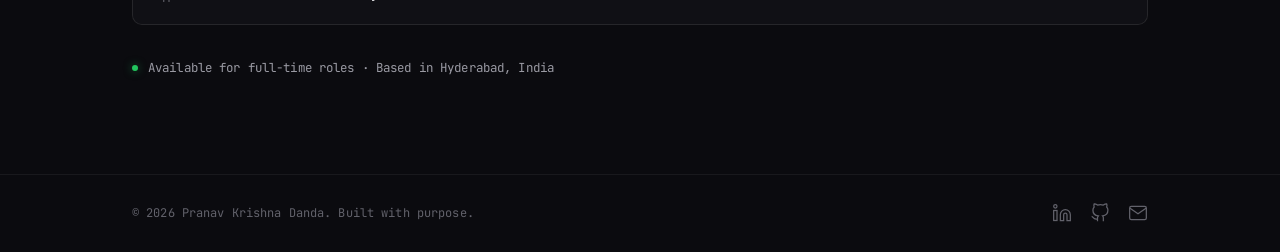
==== commit d3b88131: "Align portfolio with resume: dates, 1 year full-time, Hyderabad, verified numbers, new resume PDF Cl" ====
--- a/index.html
+++ b/index.html
@@ -4,13 +4,13 @@
     <meta charset="UTF-8">
     <meta name="viewport" content="width=device-width, initial-scale=1.0">
     <title>Pranav Krishna Danda | Software Engineer</title>
-    <meta name="description" content="Software Engineer building production distributed systems on Python + AWS + Postgres — with multimodal LLM features wired in safely. 27 production deployments, 78.6K+ records processed. Open to full-time roles.">
+    <meta name="description" content="Software Engineer in Hyderabad with 1 year of full-time experience building Python backend services on AWS and Postgres, with LLM features checked by tests. Open to full-time roles.">
     <meta name="keywords" content="Software Engineer, Backend Engineer, Distributed Systems, Python, FastAPI, AWS, LLM, Claude Agent SDK, MCP, Pranav Krishna Danda">
     <meta name="author" content="Pranav Krishna Danda">
 
     <!-- Open Graph -->
     <meta property="og:title" content="Pranav Krishna Danda | Software Engineer">
-    <meta property="og:description" content="Software Engineer building production distributed systems — REST APIs, queue workers, LLM features. 27 production deployments.">
+    <meta property="og:description" content="Software Engineer building Python backends on AWS — REST APIs, queue workers, LLM features with tests.">
     <meta property="og:type" content="website">
     <meta property="og:url" content="https://pranavkrishnadanda.in">
 
@@ -59,11 +59,11 @@
         </div>
         <div class="hero-grid-pattern"></div>
         <div class="container hero-content">
-            <p class="hero-greeting reveal">Software Engineer · Remote, India</p>
+            <p class="hero-greeting reveal">Software Engineer · Hyderabad, India</p>
             <h1 class="hero-name reveal">Pranav Krishna<br>Danda</h1>
             <p class="hero-description reveal">
-                Software engineer building AI agents and backend systems that work in the real world —
-                real users, real data, real pressure.
+                Software engineer building Python backend services on AWS, and LLM features
+                that are checked by tests before they ship.
             </p>
             <div class="hero-cta reveal">
                 <a href="#projects" class="btn btn-primary">
@@ -100,10 +100,10 @@
                         I like problems that look messy at first.
                     </p>
                     <p>
-                        I’m a software engineer based in India with <strong>2.5 years of applied experience</strong>
-                        building AI agents and distributed backends. Most recently at <strong>Oovacha</strong>, where
-                        systems I worked on run across <strong>27 production deployments</strong> in a regulated environment.
-                        Before that, I built ML pipelines, RAG chatbots, and Django APIs at <strong>Mushroom Solutions</strong>.
+                        I’m a software engineer in Hyderabad with <strong>1 year of full-time experience</strong>, after
+                        two engineering internships. At <strong>Oovacha</strong>, a US clinical-trial SaaS startup, I build
+                        Python backend services, queue pipelines and LLM features in a regulated (FDA 21 CFR Part 11) environment.
+                        Before that, I built ML models, a RAG chatbot and Django APIs as an intern at <strong>Mushroom Solutions</strong>.
                     </p>
                     <p>
                         I learn fastest by shipping, and I’m happiest on teams that move fast and debug out loud.
@@ -116,25 +116,24 @@
                 </div>
                 <div class="stats-grid reveal">
                     <div class="stat-card">
-                        <span class="stat-number" data-target="8">8</span>
-                        <span class="stat-label">Production AI Agents</span>
-                        <span class="stat-sublabel">Shipped at Oovacha</span>
+                        <span class="stat-number">95%</span>
+                        <span class="stat-label">Backend Test Coverage</span>
+                        <span class="stat-sublabel">Raised from 82% at Oovacha</span>
                     </div>
                     <div class="stat-card">
-                        <span class="stat-number" data-target="27">27</span>
-                        <span class="stat-label">Production Deployments</span>
-                        <span class="stat-sublabel">Live in regulated environments</span>
+                        <span class="stat-number">6,800+</span>
+                        <span class="stat-label">Pages Searchable</span>
+                        <span class="stat-sublabel">RAG over vendor docs via MCP (pgvector)</span>
                     </div>
                     <div class="stat-card">
-                        <span class="stat-number">78.6K</span>
-                        <span class="stat-suffix">+</span>
-                        <span class="stat-label">Records Processed</span>
-                        <span class="stat-sublabel">In production pipelines</span>
+                        <span class="stat-number">643</span>
+                        <span class="stat-label">Tests</span>
+                        <span class="stat-sublabel">In MergeSignal, published on PyPI</span>
                     </div>
                     <div class="stat-card">
-                        <span class="stat-number" data-target="15">15</span>
-                        <span class="stat-label">Skill Packs Authored</span>
-                        <span class="stat-sublabel">On the Claude Agent SDK</span>
+                        <span class="stat-number">1</span>
+                        <span class="stat-label">AWS Open-Source Fix</span>
+                        <span class="stat-sublabel">boto/botocore #3803 (in review)</span>
                     </div>
                 </div>
             </div>
@@ -155,14 +154,14 @@
                                 <h3 class="timeline-role">Software Engineer</h3>
                                 <p class="timeline-company">Oovacha</p>
                             </div>
-                            <span class="timeline-date">Sep 2025 &mdash; Present</span>
+                            <span class="timeline-date">Oct 2025 &mdash; Present</span>
                         </div>
                         <ul class="timeline-points">
-                            <li>Architected a <strong>6-phase distributed pipeline</strong> (SQS + ECS Fargate, S3-synced state, Postgres JSONB checkpointing) turning long-form domain PDFs into validated persist SQL &mdash; multi-hour jobs with checkpoint-resume, DLQ, retry classification, and fail-closed validation on every write.</li>
-                            <li>Designed and own end-to-end a <strong>multi-endpoint onboarding API backend</strong> with a monotonic 5-stage state machine, single-transaction multi-table writes, tenant-scoped RBAC (cross-tenant probes collapse to 404), and AWS Step Function orchestration &mdash; every write audit-logged for regulatory compliance.</li>
-                            <li>Wired <strong>multimodal LLM components</strong> into the pipeline (vision + text via Amazon Bedrock + Claude Agent SDK) &mdash; authored <strong>15 modular agent capability packs</strong> and shipped <strong>8 production agents</strong>, each fenced by deterministic Python guards and a golden-regression eval that gates every prompt change before merge.</li>
-                            <li>Built a queue-driven validation pipeline processing <strong>78.6K+ records</strong> against 77 configurable rules on ECS + SQS + Aurora + S3 + Cognito; integrated custom <strong>MCP servers</strong> so non-technical users query the domain database in natural language.</li>
-                            <li>Live across <strong>27 clinical trial sites</strong> in production.</li>
+                            <li>Built the protocol-ingestion pipeline (Python, SQS, ECS Fargate) that turns trial-protocol PDFs into validated study configuration, with idempotent, row-locked re-runs; LLM output is accepted only after deterministic checks against the protocol and data spec.</li>
+                            <li>Built the study-onboarding API (Flask, PostgreSQL) with a forward-only 5-stage workflow and atomic setup, orchestrated with AWS Step Functions.</li>
+                            <li>Implemented the application layer of the FDA 21 CFR Part 11 audit trail (activity logs, audit API, SHA-256-hashed export) and closed a cross-tenant data leak with a fail-closed tenant guard, proven by two-tenant tests.</li>
+                            <li>Raised backend test coverage from <strong>82% to 95%</strong>; added golden-set tests that check LLM-extracted configuration against the protocol, which caught a run that silently dropped 18 scheduled lab tests.</li>
+                            <li>Built <strong>MCP servers</strong> for database queries and RAG search over 6,800+ pages of vendor docs (pgvector).</li>
                         </ul>
                         <div class="timeline-tags">
                             <span>Python</span><span>FastAPI</span><span>AWS</span><span>PostgreSQL</span><span>Amazon Bedrock</span><span>Claude Agent SDK</span><span>MCP</span><span>SQS</span><span>Step Functions</span>
@@ -178,11 +177,11 @@
                                 <h3 class="timeline-role">Software Engineer Intern</h3>
                                 <p class="timeline-company">Oovacha</p>
                             </div>
-                            <span class="timeline-date">Mar 2025 &mdash; Aug 2025</span>
+                            <span class="timeline-date">Mar 2025 &mdash; Sep 2025</span>
                         </div>
                         <ul class="timeline-points">
                             <li>Ramped up on clinical data systems and AWS infrastructure while contributing to the initial EDC validation pipeline</li>
-                            <li>Built tooling and test coverage for agent workflows; promoted to full-time Software Engineer in Sep 2025</li>
+                            <li>Built tooling and test coverage for agent workflows; converted to full-time Software Engineer in Oct 2025</li>
                         </ul>
                         <div class="timeline-tags">
                             <span>Python</span><span>FastAPI</span><span>AWS</span><span>PostgreSQL</span>
@@ -265,8 +264,8 @@
                         <div class="project-icon">
                             <svg width="28" height="28" viewBox="0 0 24 24" fill="none" stroke="currentColor" stroke-width="1.5" stroke-linecap="round" stroke-linejoin="round"><path d="M12 2a4 4 0 0 1 4 4c0 1.95-1.4 3.58-3.25 3.93V12h3.5a2.75 2.75 0 0 1 2.75 2.75v1.32A4 4 0 0 1 17 24a4 4 0 0 1-2-7.46v-1.79h-6v1.79A4 4 0 0 1 7 24a4 4 0 0 1-2-7.46v-1.79A2.75 2.75 0 0 1 7.75 12h3.5V9.93A4 4 0 0 1 8 6a4 4 0 0 1 4-4z"/></svg>
                         </div>
-                        <h3 class="project-title">Clinical AI Agent Framework</h3>
-                        <p class="project-description">3 autonomous agents with tool execution, error recovery, and MCP-based natural language querying of production PostgreSQL databases.</p>
+                        <h3 class="project-title">MCP Data &amp; Docs Servers</h3>
+                        <p class="project-description">MCP servers that let the team query the study database and search 6,800+ pages of vendor documentation in natural language.</p>
                         <div class="project-tech">
                             <span>Python</span><span>Claude API</span><span>MCP</span><span>FastAPI</span>
                         </div>
@@ -281,7 +280,7 @@
                             <svg width="28" height="28" viewBox="0 0 24 24" fill="none" stroke="currentColor" stroke-width="1.5" stroke-linecap="round" stroke-linejoin="round"><path d="M9 11l3 3L22 4"/><path d="M21 12v7a2 2 0 0 1-2 2H5a2 2 0 0 1-2-2V5a2 2 0 0 1 2-2h11"/></svg>
                         </div>
                         <h3 class="project-title">EDC Validation Engine</h3>
-                        <p class="project-description">Message-driven 3-stage pipeline processing 78.6K+ clinical records against 77 configurable rules. SQS-backed for message durability.</p>
+                        <p class="project-description">Message-driven pipeline that validates clinical records against configurable rules. SQS-backed for message durability.</p>
                         <div class="project-tech">
                             <span>Python</span><span>SQS</span><span>PostgreSQL</span><span>AWS</span>
                         </div>
@@ -296,7 +295,7 @@
                             <svg width="28" height="28" viewBox="0 0 24 24" fill="none" stroke="currentColor" stroke-width="1.5" stroke-linecap="round" stroke-linejoin="round"><circle cx="11" cy="11" r="8"/><line x1="21" y1="21" x2="16.65" y2="16.65"/><line x1="11" y1="8" x2="11" y2="14"/><line x1="8" y1="11" x2="14" y2="11"/></svg>
                         </div>
                         <h3 class="project-title">RAG Search Platform</h3>
-                        <p class="project-description">Hybrid vector + keyword search behind Django APIs. 5,000 queries/day, sub-second latency across 10,000+ document corpus with Redis caching.</p>
+                        <p class="project-description">RAG chatbot behind Django APIs (Azure AI Search, FAISS, Redis caching) serving about 5,000 queries/day over 10,000+ documents (internship).</p>
                         <div class="project-tech">
                             <span>FAISS</span><span>Azure AI Search</span><span>Redis</span><span>Django</span>
                         </div>
@@ -333,8 +332,8 @@
                         <div class="project-icon">
                             <svg width="28" height="28" viewBox="0 0 24 24" fill="none" stroke="currentColor" stroke-width="1.5" stroke-linecap="round" stroke-linejoin="round"><polyline points="16 18 22 12 16 6"/><polyline points="8 6 2 12 8 18"/></svg>
                         </div>
-                        <h3 class="project-title">Autonomous AI Coding Assistant</h3>
-                        <p class="project-description">MCP-powered coding assistant with file operations, intelligent code assistance, and project management. Built to explore agent tool-use patterns independently.</p>
+                        <h3 class="project-title">AI Coding Assistant (MCP)</h3>
+                        <p class="project-description">MCP-powered coding assistant with file operations, intelligent code assistance, and project management. Built to explore agent tool-use patterns.</p>
                         <div class="project-tech">
                             <span>Python</span><span>MCP</span><span>Claude API</span>
                         </div>
@@ -364,31 +363,13 @@
                     <div class="project-glow"></div>
                 </div>
 
-                <div class="project-card project-card--orange reveal">
-                    <div class="project-card-inner">
-                        <div class="project-icon">
-                            <svg width="28" height="28" viewBox="0 0 24 24" fill="none" stroke="currentColor" stroke-width="1.5" stroke-linecap="round" stroke-linejoin="round"><path d="M21 16V8a2 2 0 0 0-1-1.73l-7-4a2 2 0 0 0-2 0l-7 4A2 2 0 0 0 3 8v8a2 2 0 0 0 1 1.73l7 4a2 2 0 0 0 2 0l7-4A2 2 0 0 0 21 16z"/></svg>
-                        </div>
-                        <h3 class="project-title">Multimodal RAG System</h3>
-                        <p class="project-description">Retrieval system combining text and image embeddings for cross-modal document search and querying.</p>
-                        <div class="project-tech">
-                            <span>Python</span><span>Multimodal Embeddings</span><span>Vector DBs</span>
-                        </div>
-                        <a href="https://github.com/pranavkrishnadanda/Multimodal-Retrieval-Augmented-Generation-system" class="project-github-link" target="_blank" rel="noopener">
-                            <svg width="16" height="16" viewBox="0 0 24 24" fill="none" stroke="currentColor" stroke-width="1.5" stroke-linecap="round" stroke-linejoin="round"><path d="M9 19c-5 1.5-5-2.5-7-3m14 6v-3.87a3.37 3.37 0 0 0-.94-2.61c3.14-.35 6.44-1.54 6.44-7A5.44 5.44 0 0 0 20 4.77 5.07 5.07 0 0 0 19.91 1S18.73.65 16 2.48a13.38 13.38 0 0 0-7 0C6.27.65 5.09 1 5.09 1A5.07 5.07 0 0 0 5 4.77a5.44 5.44 0 0 0-1.5 3.78c0 5.42 3.3 6.61 6.44 7A3.37 3.37 0 0 0 9 18.13V22"/></svg>
-                            View on GitHub
-                        </a>
-                    </div>
-                    <div class="project-glow"></div>
-                </div>
-
                 <div class="project-card project-card--cyan reveal">
                     <div class="project-card-inner">
                         <div class="project-icon">
                             <svg width="28" height="28" viewBox="0 0 24 24" fill="none" stroke="currentColor" stroke-width="1.5" stroke-linecap="round" stroke-linejoin="round"><path d="M12 22s8-4 8-10V5l-8-3-8 3v7c0 6 8 10 8 10z"/></svg>
                         </div>
                         <h3 class="project-title">Plum Ops AI</h3>
-                        <p class="project-description">Production-grade insurance ops RAG assistant built as proof-of-work for Plum's AI Automation Engineer role. Redis job queue for Claude API calls, Pinecone vector search, claims triage classifier, PostgreSQL analytics dashboard. Load tested to 2,000+ req/min on cached endpoints.</p>
+                        <p class="project-description">Insurance-operations RAG assistant. Redis job queue for Claude API calls, Pinecone vector search, claims triage classifier, PostgreSQL analytics dashboard. Load tested to 2,000+ req/min on cached endpoints.</p>
                         <div class="project-tech">
                             <span>FastAPI</span><span>Pinecone</span><span>Redis</span><span>PostgreSQL</span><span>Next.js</span>
                         </div>
@@ -438,11 +419,10 @@
                         <span class="skill-tag skill-primary">Claude Agent SDK</span>
                         <span class="skill-tag skill-primary">MCP Protocol</span>
                         <span class="skill-tag skill-primary">Multimodal LLMs</span>
-                        <span class="skill-tag skill-primary">Autonomous Agents</span>
+                        <span class="skill-tag skill-primary">AI Agents</span>
                         <span class="skill-tag skill-secondary">RAG</span>
                         <span class="skill-tag skill-secondary">FAISS</span>
                         <span class="skill-tag skill-secondary">Azure AI Search</span>
-                        <span class="skill-tag skill-secondary">LlamaIndex</span>
                         <span class="skill-tag skill-familiar">TensorFlow</span>
                         <span class="skill-tag skill-familiar">Keras</span>
                     </div>
@@ -587,8 +567,8 @@
             <h2 class="section-label reveal">Let's Work Together</h2>
             <p class="contact-intro reveal">
                 I'm actively looking for full-time Software Engineer roles focused on
-                AI systems and backend infrastructure. Open to roles across India
-                and remote opportunities globally.
+                AI systems and backend infrastructure. Open to full-time roles
+                in Hyderabad and Bengaluru.
                 <br><br>
                 Response time: usually within 24 hours.
             </p>
@@ -613,7 +593,7 @@
             </div>
             <div class="contact-status reveal">
                 <span class="open-dot"></span>
-                Available for full-time roles &middot; Based in Andhra Pradesh, India
+                Available for full-time roles &middot; Based in Hyderabad, India
             </div>
         </div>
     </section>
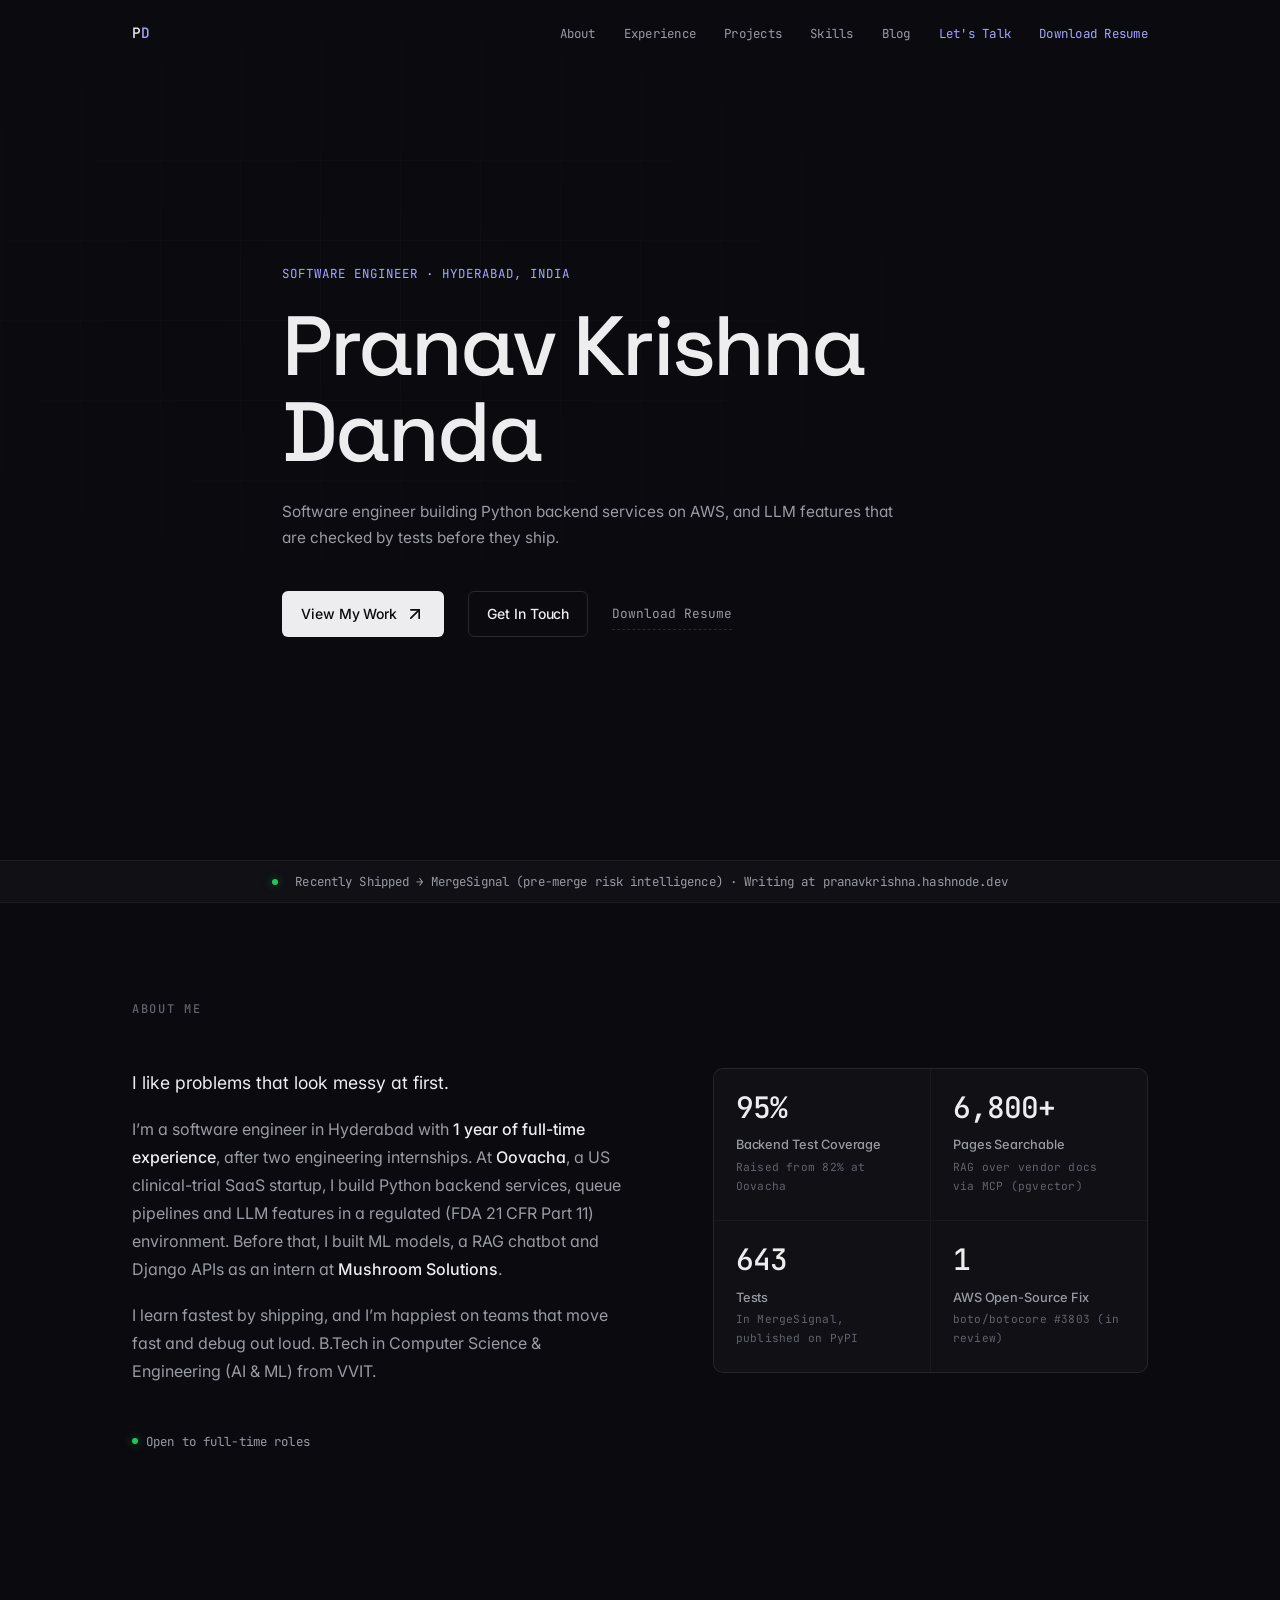
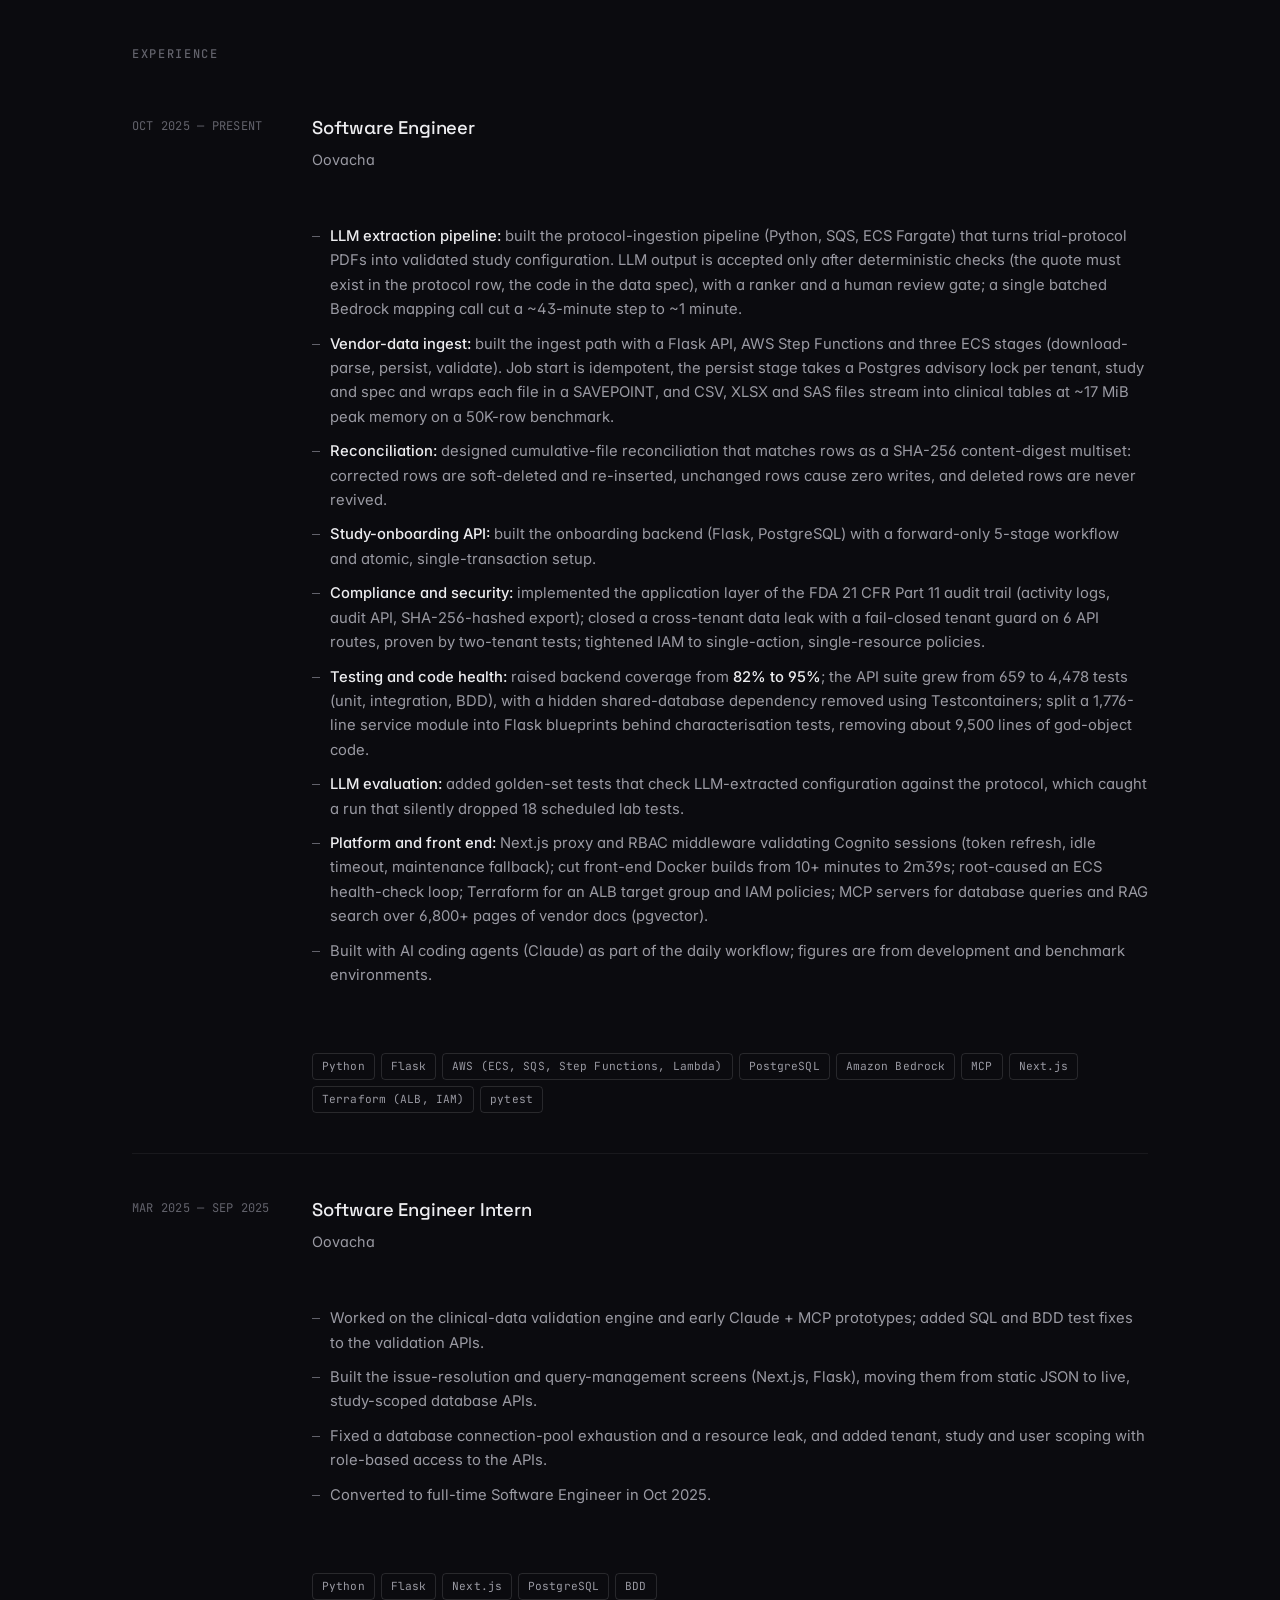
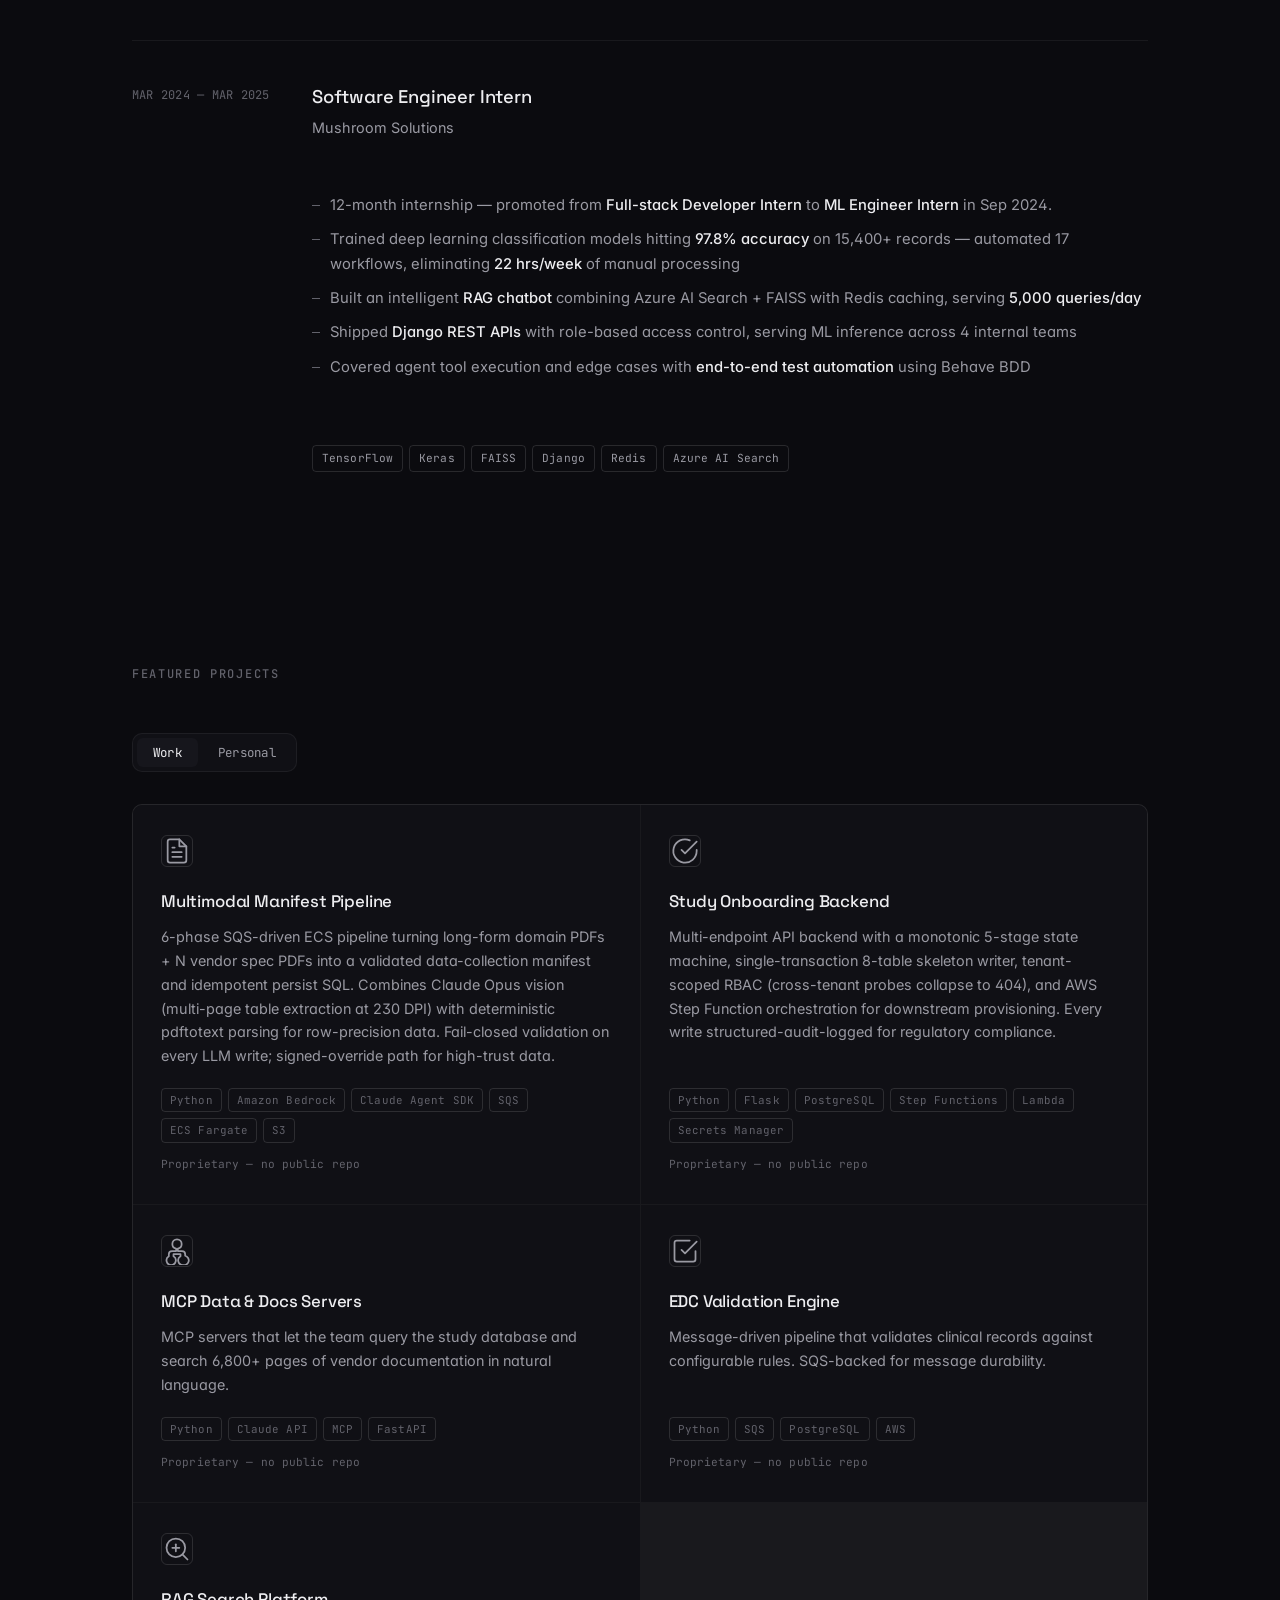
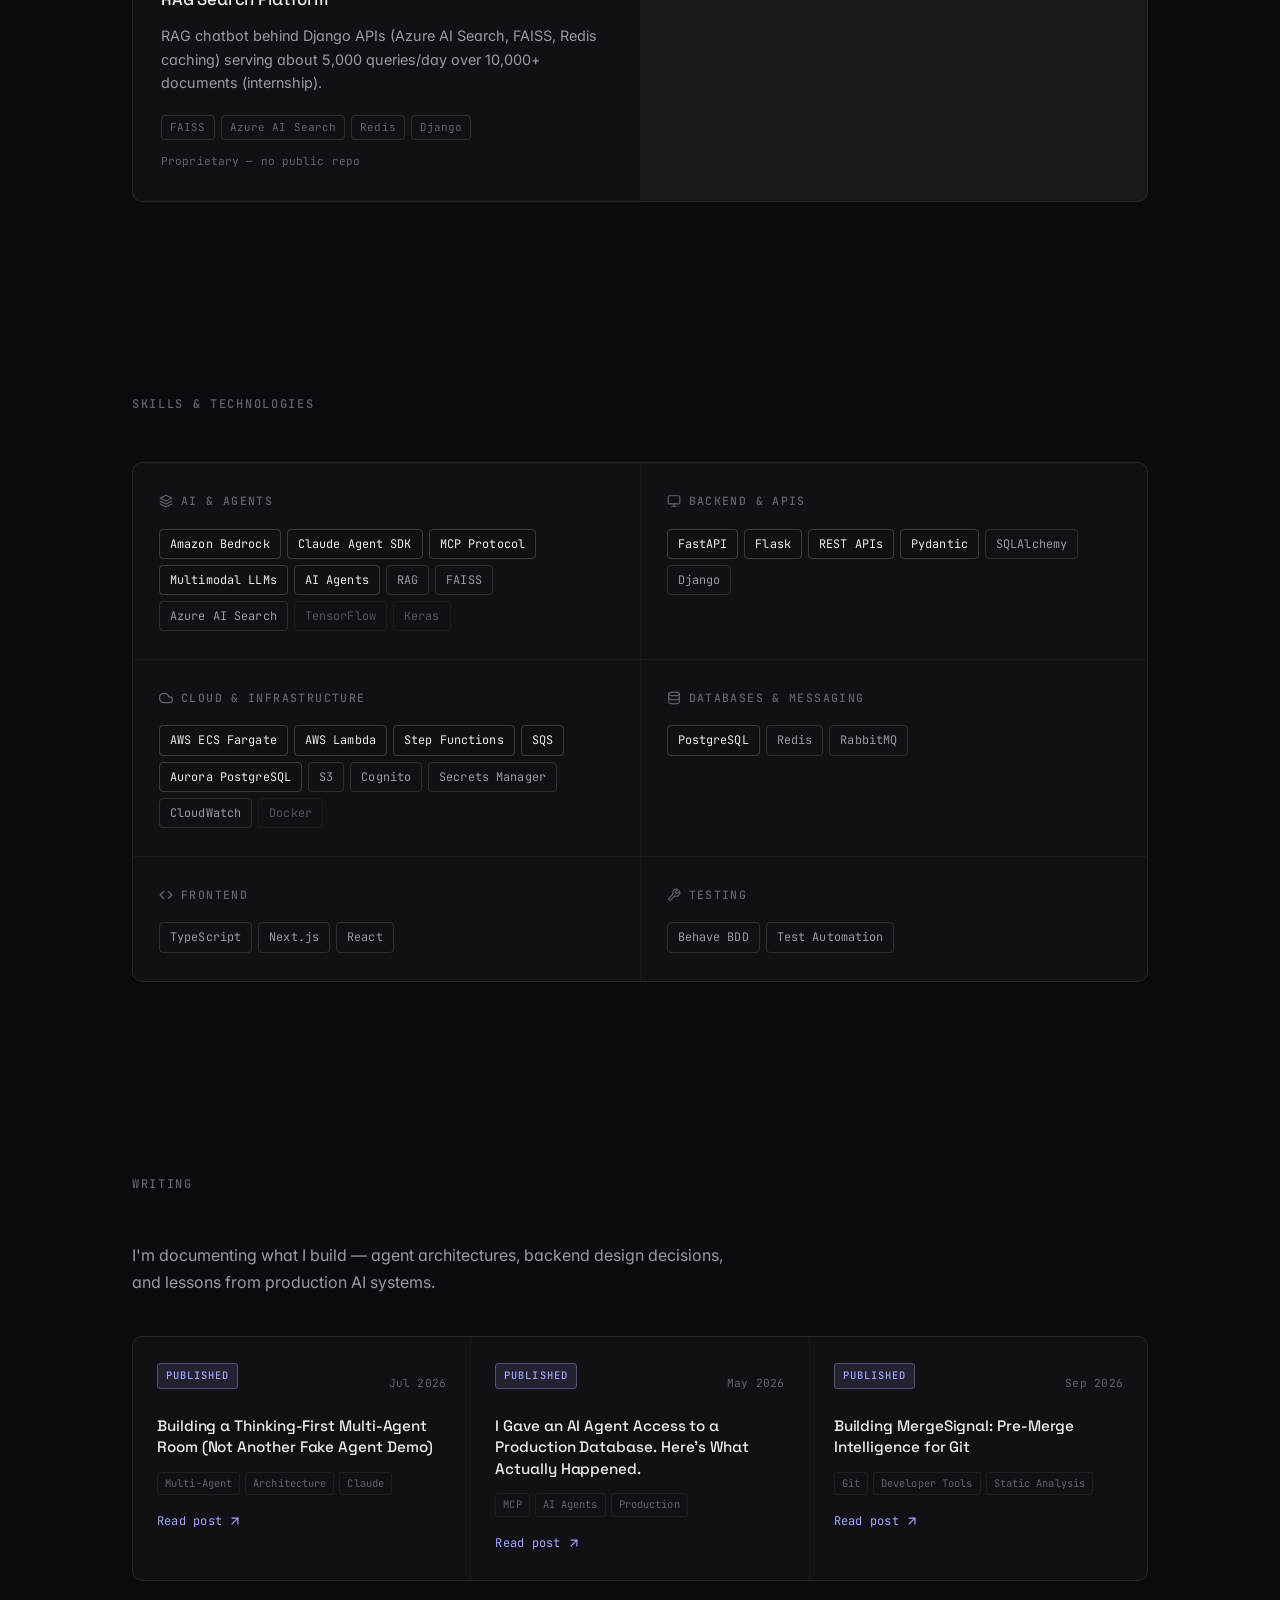
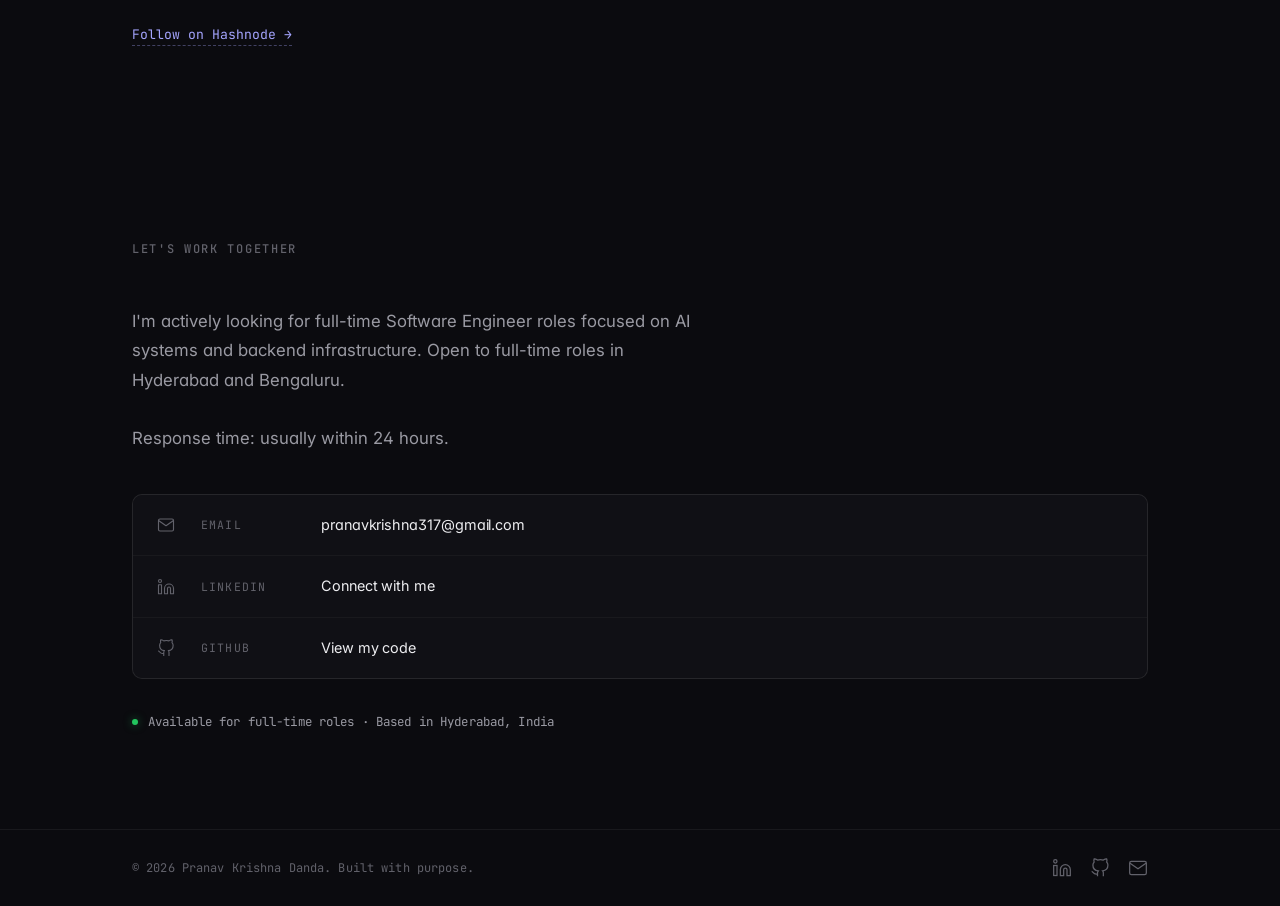
==== commit 8f44ea4a: "Experience: full set of verified Oovacha points, grouped by theme Claude-Session: https://claude.ai/" ====
--- a/index.html
+++ b/index.html
@@ -157,14 +157,18 @@
                             <span class="timeline-date">Oct 2025 &mdash; Present</span>
                         </div>
                         <ul class="timeline-points">
-                            <li>Built the protocol-ingestion pipeline (Python, SQS, ECS Fargate) that turns trial-protocol PDFs into validated study configuration, with idempotent, row-locked re-runs; LLM output is accepted only after deterministic checks against the protocol and data spec.</li>
-                            <li>Built the study-onboarding API (Flask, PostgreSQL) with a forward-only 5-stage workflow and atomic setup, orchestrated with AWS Step Functions.</li>
-                            <li>Implemented the application layer of the FDA 21 CFR Part 11 audit trail (activity logs, audit API, SHA-256-hashed export) and closed a cross-tenant data leak with a fail-closed tenant guard, proven by two-tenant tests.</li>
-                            <li>Raised backend test coverage from <strong>82% to 95%</strong>; added golden-set tests that check LLM-extracted configuration against the protocol, which caught a run that silently dropped 18 scheduled lab tests.</li>
-                            <li>Built <strong>MCP servers</strong> for database queries and RAG search over 6,800+ pages of vendor docs (pgvector).</li>
+                            <li><strong>LLM extraction pipeline:</strong> built the protocol-ingestion pipeline (Python, SQS, ECS Fargate) that turns trial-protocol PDFs into validated study configuration. LLM output is accepted only after deterministic checks (the quote must exist in the protocol row, the code in the data spec), with a ranker and a human review gate; a single batched Bedrock mapping call cut a ~43-minute step to ~1 minute.</li>
+                            <li><strong>Vendor-data ingest:</strong> built the ingest path with a Flask API, AWS Step Functions and three ECS stages (download-parse, persist, validate). Job start is idempotent, the persist stage takes a Postgres advisory lock per tenant, study and spec and wraps each file in a SAVEPOINT, and CSV, XLSX and SAS files stream into clinical tables at ~17 MiB peak memory on a 50K-row benchmark.</li>
+                            <li><strong>Reconciliation:</strong> designed cumulative-file reconciliation that matches rows as a SHA-256 content-digest multiset: corrected rows are soft-deleted and re-inserted, unchanged rows cause zero writes, and deleted rows are never revived.</li>
+                            <li><strong>Study-onboarding API:</strong> built the onboarding backend (Flask, PostgreSQL) with a forward-only 5-stage workflow and atomic, single-transaction setup.</li>
+                            <li><strong>Compliance and security:</strong> implemented the application layer of the FDA 21 CFR Part 11 audit trail (activity logs, audit API, SHA-256-hashed export); closed a cross-tenant data leak with a fail-closed tenant guard on 6 API routes, proven by two-tenant tests; tightened IAM to single-action, single-resource policies.</li>
+                            <li><strong>Testing and code health:</strong> raised backend coverage from <strong>82% to 95%</strong>; the API suite grew from 659 to 4,478 tests (unit, integration, BDD), with a hidden shared-database dependency removed using Testcontainers; split a 1,776-line service module into Flask blueprints behind characterisation tests, removing about 9,500 lines of god-object code.</li>
+                            <li><strong>LLM evaluation:</strong> added golden-set tests that check LLM-extracted configuration against the protocol, which caught a run that silently dropped 18 scheduled lab tests.</li>
+                            <li><strong>Platform and front end:</strong> Next.js proxy and RBAC middleware validating Cognito sessions (token refresh, idle timeout, maintenance fallback); cut front-end Docker builds from 10+ minutes to 2m39s; root-caused an ECS health-check loop; Terraform for an ALB target group and IAM policies; MCP servers for database queries and RAG search over 6,800+ pages of vendor docs (pgvector).</li>
+                            <li>Built with AI coding agents (Claude) as part of the daily workflow; figures are from development and benchmark environments.</li>
                         </ul>
                         <div class="timeline-tags">
-                            <span>Python</span><span>FastAPI</span><span>AWS</span><span>PostgreSQL</span><span>Amazon Bedrock</span><span>Claude Agent SDK</span><span>MCP</span><span>SQS</span><span>Step Functions</span>
+                            <span>Python</span><span>Flask</span><span>AWS (ECS, SQS, Step Functions, Lambda)</span><span>PostgreSQL</span><span>Amazon Bedrock</span><span>MCP</span><span>Next.js</span><span>Terraform (ALB, IAM)</span><span>pytest</span>
                         </div>
                     </div>
                 </div>
@@ -180,11 +184,13 @@
                             <span class="timeline-date">Mar 2025 &mdash; Sep 2025</span>
                         </div>
                         <ul class="timeline-points">
-                            <li>Ramped up on clinical data systems and AWS infrastructure while contributing to the initial EDC validation pipeline</li>
-                            <li>Built tooling and test coverage for agent workflows; converted to full-time Software Engineer in Oct 2025</li>
+                            <li>Worked on the clinical-data validation engine and early Claude + MCP prototypes; added SQL and BDD test fixes to the validation APIs.</li>
+                            <li>Built the issue-resolution and query-management screens (Next.js, Flask), moving them from static JSON to live, study-scoped database APIs.</li>
+                            <li>Fixed a database connection-pool exhaustion and a resource leak, and added tenant, study and user scoping with role-based access to the APIs.</li>
+                            <li>Converted to full-time Software Engineer in Oct 2025.</li>
                         </ul>
                         <div class="timeline-tags">
-                            <span>Python</span><span>FastAPI</span><span>AWS</span><span>PostgreSQL</span>
+                            <span>Python</span><span>Flask</span><span>Next.js</span><span>PostgreSQL</span><span>BDD</span>
                         </div>
                     </div>
                 </div>
@@ -309,35 +315,39 @@
             <!-- Personal Projects -->
             <div class="projects-grid project-group hidden" data-group="personal">
 
-                <div class="project-card project-card--purple reveal">
+                <div class="project-card project-card--cyan reveal">
                     <div class="project-card-inner">
                         <div class="project-icon">
                             <svg width="28" height="28" viewBox="0 0 24 24" fill="none" stroke="currentColor" stroke-width="1.5" stroke-linecap="round" stroke-linejoin="round"><path d="M12 22s8-4 8-10V5l-8-3-8 3v7c0 6 8 10 8 10z"/><line x1="12" y1="8" x2="12" y2="12"/><line x1="12" y1="16" x2="12.01" y2="16"/></svg>
                         </div>
-                        <h3 class="project-title">MergeSignal</h3>
-                        <p class="project-description">Pre-merge risk intelligence for engineering teams. Detects git conflicts, semantic breakage, cross-PR overlap, and an explainable 0–100 risk score before the merge button is pressed.</p>
-                        <div class="project-tech">
-                            <span>Python</span><span>FastAPI</span><span>Git</span><span>tree-sitter</span>
-                        </div>
-                        <a href="https://github.com/pranavkrishnadanda/MergeSignal" class="project-github-link" target="_blank" rel="noopener">
+                        <h3 class="project-title">Driftline</h3>
+                        <p class="project-description">Version-aware knowledge engine: answers only from documents in force on a given date, with verified citations. On FDA drug labels with real Claude (40-question sample), 0% outdated citations vs 20.8% for plain RAG. Designed by me, built with AI coding agents.</p>
+                        <div class="project-tech">
+                            <span>Python</span><span>FastAPI</span><span>LangGraph</span><span>PostgreSQL + pgvector</span><span>Redis Streams</span><span>Next.js</span>
+                        </div>
+                        <a href="https://github.com/pranavkrishnadanda/Driftline" class="project-github-link" target="_blank" rel="noopener">
                             <svg width="16" height="16" viewBox="0 0 24 24" fill="none" stroke="currentColor" stroke-width="1.5" stroke-linecap="round" stroke-linejoin="round"><path d="M9 19c-5 1.5-5-2.5-7-3m14 6v-3.87a3.37 3.37 0 0 0-.94-2.61c3.14-.35 6.44-1.54 6.44-7A5.44 5.44 0 0 0 20 4.77 5.07 5.07 0 0 0 19.91 1S18.73.65 16 2.48a13.38 13.38 0 0 0-7 0C6.27.65 5.09 1 5.09 1A5.07 5.07 0 0 0 5 4.77a5.44 5.44 0 0 0-1.5 3.78c0 5.42 3.3 6.61 6.44 7A3.37 3.37 0 0 0 9 18.13V22"/></svg>
                             View on GitHub
                         </a>
-                    </div>
-                    <div class="project-glow"></div>
-                </div>
-
-                <div class="project-card project-card--purple reveal">
-                    <div class="project-card-inner">
-                        <div class="project-icon">
-                            <svg width="28" height="28" viewBox="0 0 24 24" fill="none" stroke="currentColor" stroke-width="1.5" stroke-linecap="round" stroke-linejoin="round"><polyline points="16 18 22 12 16 6"/><polyline points="8 6 2 12 8 18"/></svg>
-                        </div>
-                        <h3 class="project-title">AI Coding Assistant (MCP)</h3>
-                        <p class="project-description">MCP-powered coding assistant with file operations, intelligent code assistance, and project management. Built to explore agent tool-use patterns.</p>
-                        <div class="project-tech">
-                            <span>Python</span><span>MCP</span><span>Claude API</span>
-                        </div>
-                        <a href="https://github.com/pranavkrishnadanda/Autonomous-AI-Coding-Assistant" class="project-github-link" target="_blank" rel="noopener">
+                        <a href="https://pranavkrishnadanda.github.io/Driftline/demo/" class="project-github-link" target="_blank" rel="noopener">
+                            <svg width="16" height="16" viewBox="0 0 24 24" fill="none" stroke="currentColor" stroke-width="1.5" stroke-linecap="round" stroke-linejoin="round"><path d="M9 19c-5 1.5-5-2.5-7-3m14 6v-3.87a3.37 3.37 0 0 0-.94-2.61c3.14-.35 6.44-1.54 6.44-7A5.44 5.44 0 0 0 20 4.77 5.07 5.07 0 0 0 19.91 1S18.73.65 16 2.48a13.38 13.38 0 0 0-7 0C6.27.65 5.09 1 5.09 1A5.07 5.07 0 0 0 5 4.77a5.44 5.44 0 0 0-1.5 3.78c0 5.42 3.3 6.61 6.44 7A3.37 3.37 0 0 0 9 18.13V22"/></svg>
+                            Live demo
+                        </a>
+                    </div>
+                    <div class="project-glow"></div>
+                </div>
+
+                <div class="project-card project-card--orange reveal">
+                    <div class="project-card-inner">
+                        <div class="project-icon">
+                            <svg width="28" height="28" viewBox="0 0 24 24" fill="none" stroke="currentColor" stroke-width="1.5" stroke-linecap="round" stroke-linejoin="round"><path d="M12 22s8-4 8-10V5l-8-3-8 3v7c0 6 8 10 8 10z"/><line x1="12" y1="8" x2="12" y2="12"/><line x1="12" y1="16" x2="12.01" y2="16"/></svg>
+                        </div>
+                        <h3 class="project-title">Sluice</h3>
+                        <p class="project-description">Self-planning agentic data pipeline for drifting files: renamed columns, paise vs rupees, IST vs UTC, mixed date formats. Every accuracy claim is graded by code against exact ground truth; 1,371 tests. Designed by me, built with AI coding agents.</p>
+                        <div class="project-tech">
+                            <span>Python</span><span>FastAPI</span><span>DuckDB</span><span>Polars</span><span>LiteLLM</span><span>PostgreSQL</span>
+                        </div>
+                        <a href="https://github.com/pranavkrishnadanda/sluice" class="project-github-link" target="_blank" rel="noopener">
                             <svg width="16" height="16" viewBox="0 0 24 24" fill="none" stroke="currentColor" stroke-width="1.5" stroke-linecap="round" stroke-linejoin="round"><path d="M9 19c-5 1.5-5-2.5-7-3m14 6v-3.87a3.37 3.37 0 0 0-.94-2.61c3.14-.35 6.44-1.54 6.44-7A5.44 5.44 0 0 0 20 4.77 5.07 5.07 0 0 0 19.91 1S18.73.65 16 2.48a13.38 13.38 0 0 0-7 0C6.27.65 5.09 1 5.09 1A5.07 5.07 0 0 0 5 4.77a5.44 5.44 0 0 0-1.5 3.78c0 5.42 3.3 6.61 6.44 7A3.37 3.37 0 0 0 9 18.13V22"/></svg>
                             View on GitHub
                         </a>
@@ -345,17 +355,35 @@
                     <div class="project-glow"></div>
                 </div>
 
-                <div class="project-card project-card--cyan reveal">
-                    <div class="project-card-inner">
-                        <div class="project-icon">
-                            <svg width="28" height="28" viewBox="0 0 24 24" fill="none" stroke="currentColor" stroke-width="1.5" stroke-linecap="round" stroke-linejoin="round"><rect x="3" y="3" width="18" height="18" rx="2"/><polyline points="9 9 15 12 9 15"/></svg>
-                        </div>
-                        <h3 class="project-title">Claude Agent System</h3>
-                        <p class="project-description">Terminal-based agentic system with Ollama + MCP tools. Built as a local alternative to Claude Code architecture to understand agent loops under the hood.</p>
-                        <div class="project-tech">
-                            <span>Python</span><span>Ollama</span><span>MCP</span>
-                        </div>
-                        <a href="https://github.com/pranavkrishnadanda/Claude-Agent-System" class="project-github-link" target="_blank" rel="noopener">
+                <div class="project-card project-card--purple reveal">
+                    <div class="project-card-inner">
+                        <div class="project-icon">
+                            <svg width="28" height="28" viewBox="0 0 24 24" fill="none" stroke="currentColor" stroke-width="1.5" stroke-linecap="round" stroke-linejoin="round"><path d="M12 22s8-4 8-10V5l-8-3-8 3v7c0 6 8 10 8 10z"/><line x1="12" y1="8" x2="12" y2="12"/><line x1="12" y1="16" x2="12.01" y2="16"/></svg>
+                        </div>
+                        <h3 class="project-title">Aura</h3>
+                        <p class="project-description">Clinical question answering from indexed guidelines. Citations are checked server-side before the answer is final, and it refuses when nothing relevant is indexed. FastAPI SSE streaming into Next.js; 329 tests including Playwright.</p>
+                        <div class="project-tech">
+                            <span>Python</span><span>FastAPI</span><span>Next.js</span><span>PostgreSQL + pgvector</span><span>Playwright</span>
+                        </div>
+                        <a href="https://github.com/pranavkrishnadanda/Aura" class="project-github-link" target="_blank" rel="noopener">
+                            <svg width="16" height="16" viewBox="0 0 24 24" fill="none" stroke="currentColor" stroke-width="1.5" stroke-linecap="round" stroke-linejoin="round"><path d="M9 19c-5 1.5-5-2.5-7-3m14 6v-3.87a3.37 3.37 0 0 0-.94-2.61c3.14-.35 6.44-1.54 6.44-7A5.44 5.44 0 0 0 20 4.77 5.07 5.07 0 0 0 19.91 1S18.73.65 16 2.48a13.38 13.38 0 0 0-7 0C6.27.65 5.09 1 5.09 1A5.07 5.07 0 0 0 5 4.77a5.44 5.44 0 0 0-1.5 3.78c0 5.42 3.3 6.61 6.44 7A3.37 3.37 0 0 0 9 18.13V22"/></svg>
+                            View on GitHub
+                        </a>
+                    </div>
+                    <div class="project-glow"></div>
+                </div>
+
+                <div class="project-card project-card--purple reveal">
+                    <div class="project-card-inner">
+                        <div class="project-icon">
+                            <svg width="28" height="28" viewBox="0 0 24 24" fill="none" stroke="currentColor" stroke-width="1.5" stroke-linecap="round" stroke-linejoin="round"><path d="M12 22s8-4 8-10V5l-8-3-8 3v7c0 6 8 10 8 10z"/><line x1="12" y1="8" x2="12" y2="12"/><line x1="12" y1="16" x2="12.01" y2="16"/></svg>
+                        </div>
+                        <h3 class="project-title">MergeSignal</h3>
+                        <p class="project-description">Pre-merge risk intelligence for engineering teams. Detects git conflicts, semantic breakage, cross-PR overlap, and an explainable 0–100 risk score before the merge button is pressed.</p>
+                        <div class="project-tech">
+                            <span>Python</span><span>FastAPI</span><span>Git</span><span>tree-sitter</span>
+                        </div>
+                        <a href="https://github.com/pranavkrishnadanda/MergeSignal" class="project-github-link" target="_blank" rel="noopener">
                             <svg width="16" height="16" viewBox="0 0 24 24" fill="none" stroke="currentColor" stroke-width="1.5" stroke-linecap="round" stroke-linejoin="round"><path d="M9 19c-5 1.5-5-2.5-7-3m14 6v-3.87a3.37 3.37 0 0 0-.94-2.61c3.14-.35 6.44-1.54 6.44-7A5.44 5.44 0 0 0 20 4.77 5.07 5.07 0 0 0 19.91 1S18.73.65 16 2.48a13.38 13.38 0 0 0-7 0C6.27.65 5.09 1 5.09 1A5.07 5.07 0 0 0 5 4.77a5.44 5.44 0 0 0-1.5 3.78c0 5.42 3.3 6.61 6.44 7A3.37 3.37 0 0 0 9 18.13V22"/></svg>
                             View on GitHub
                         </a>
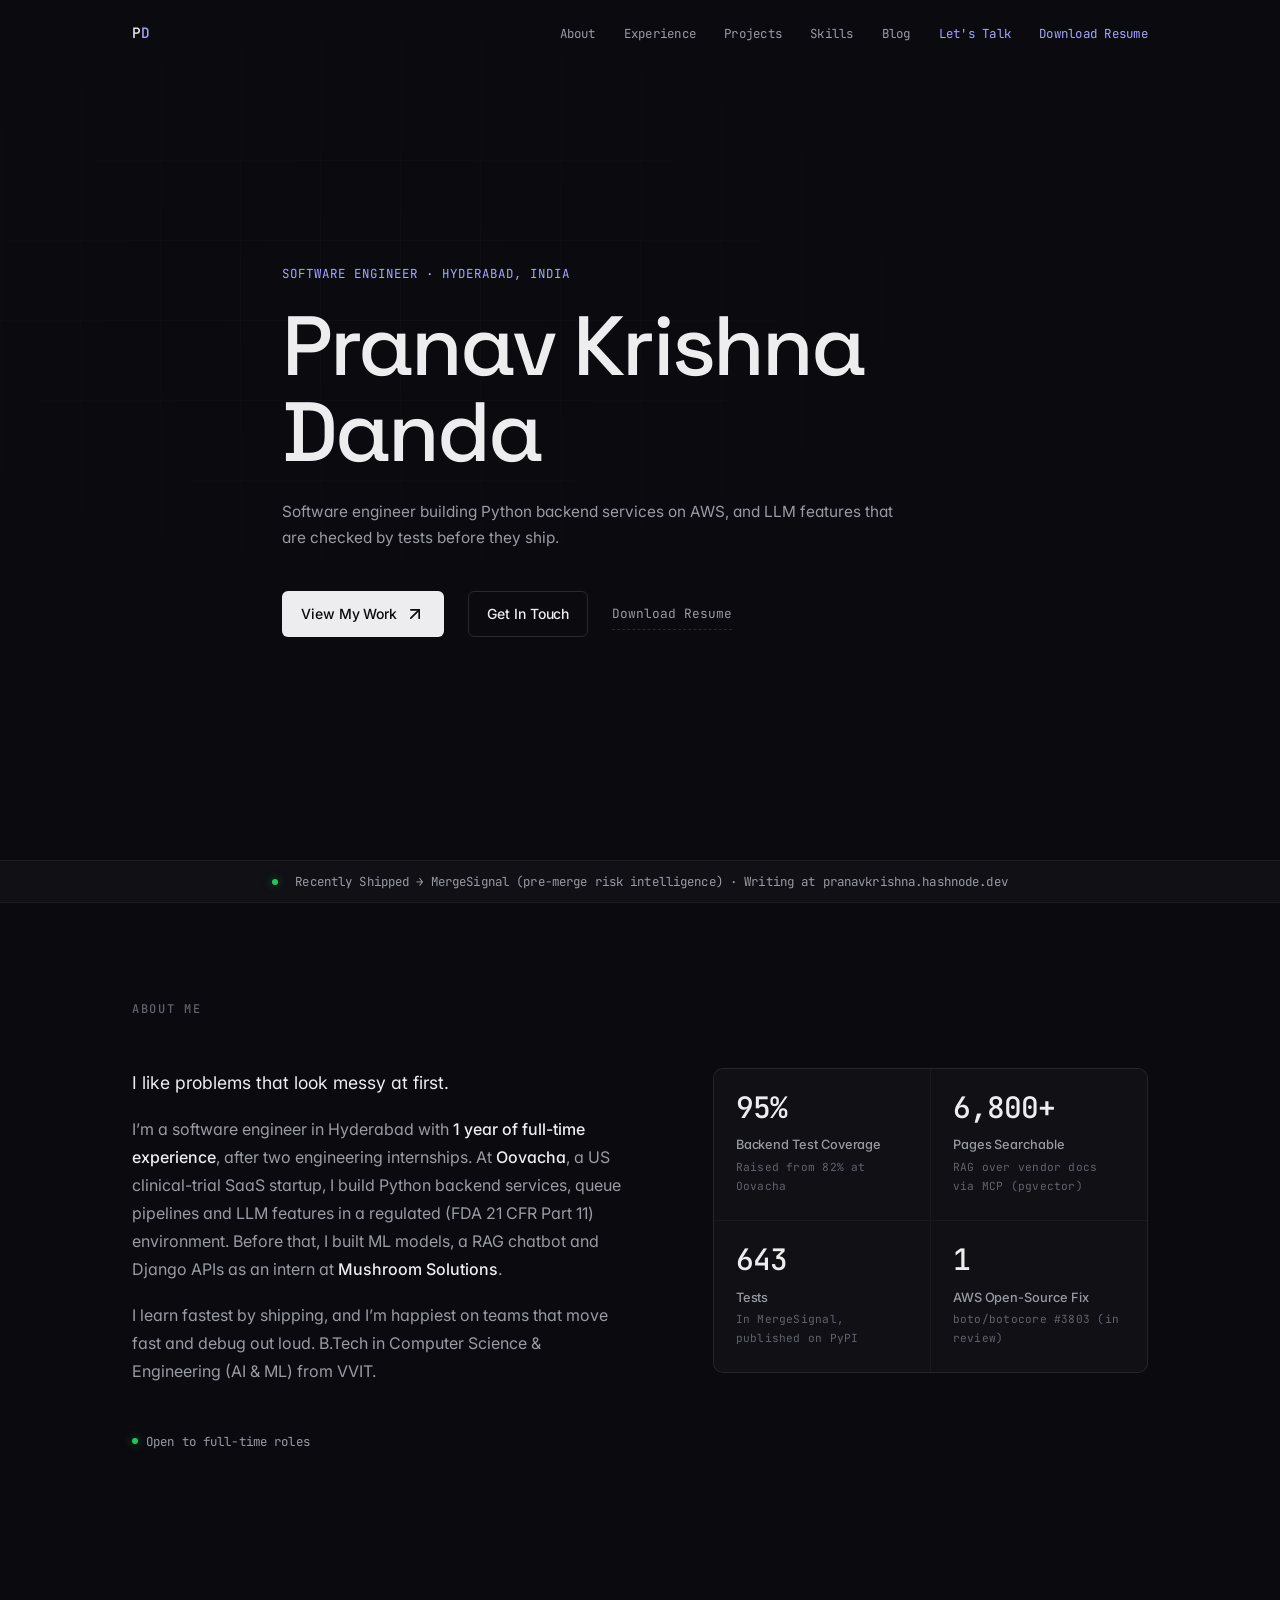
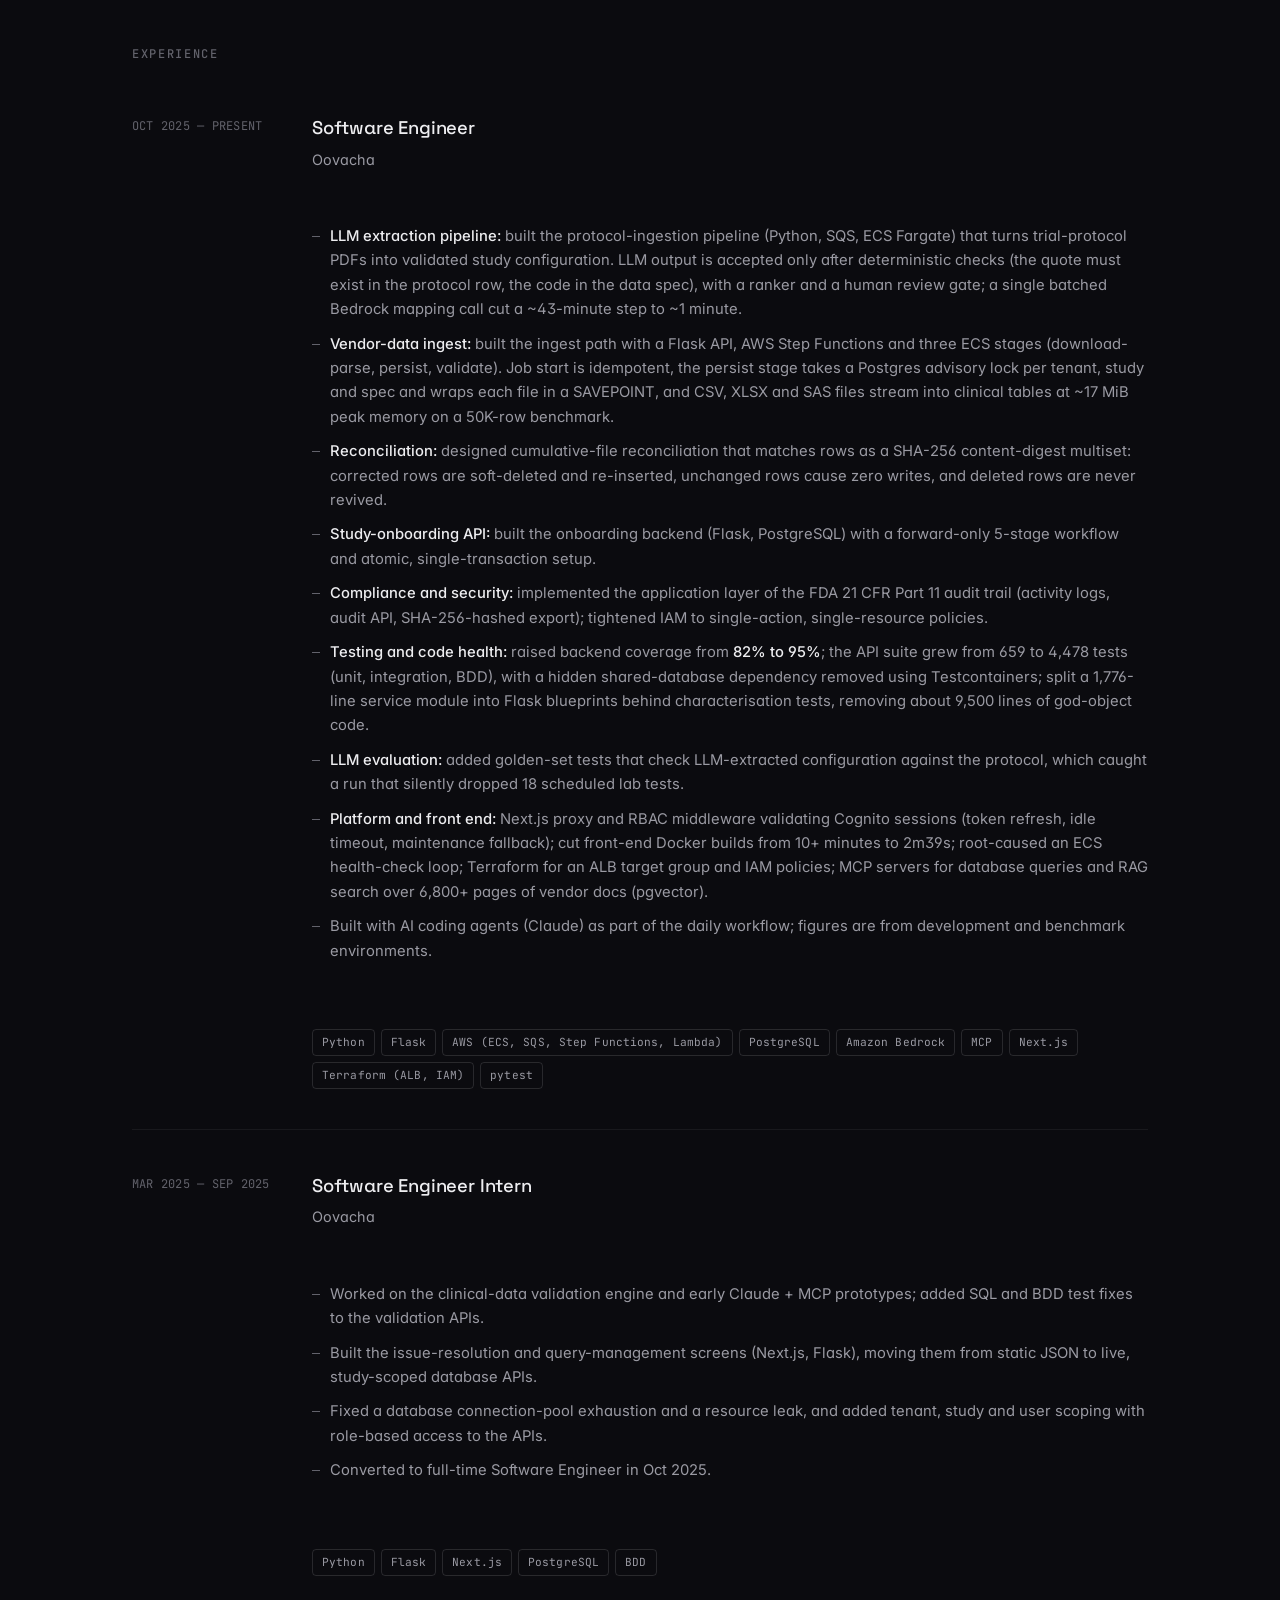
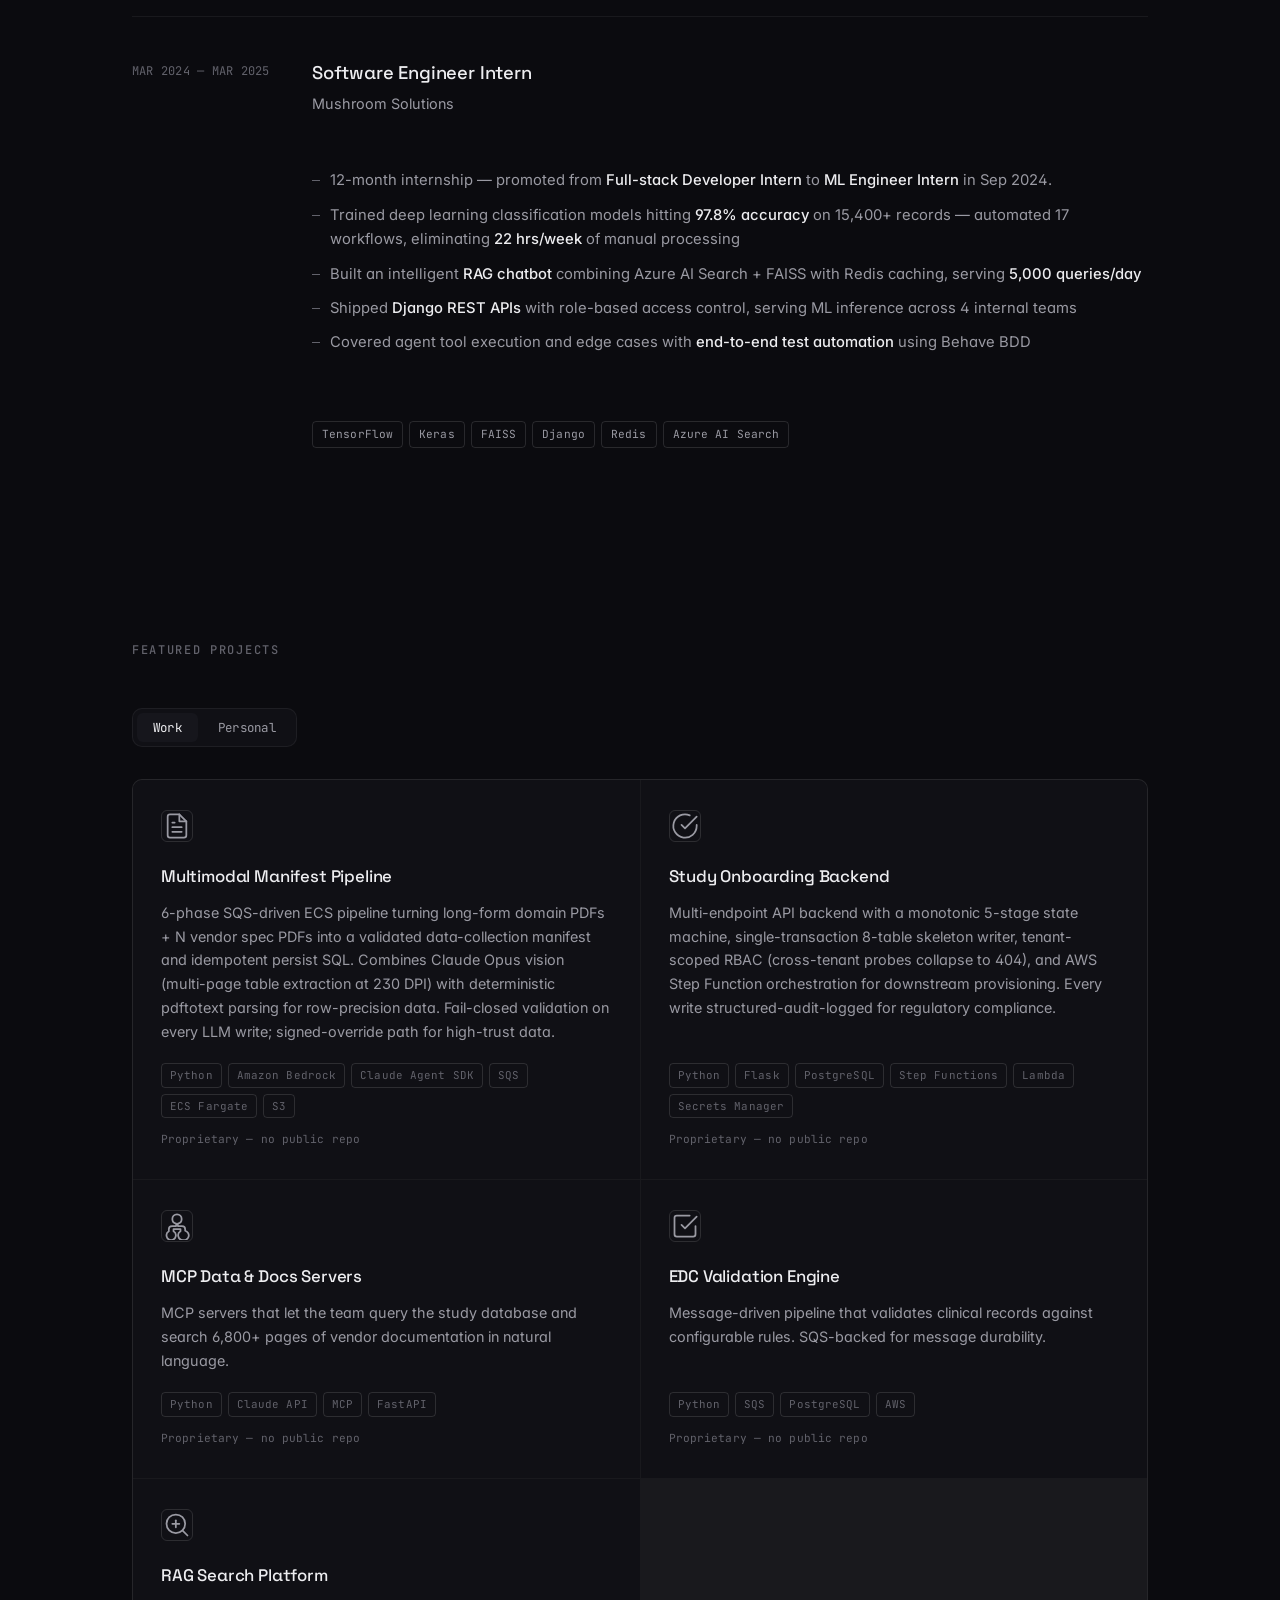
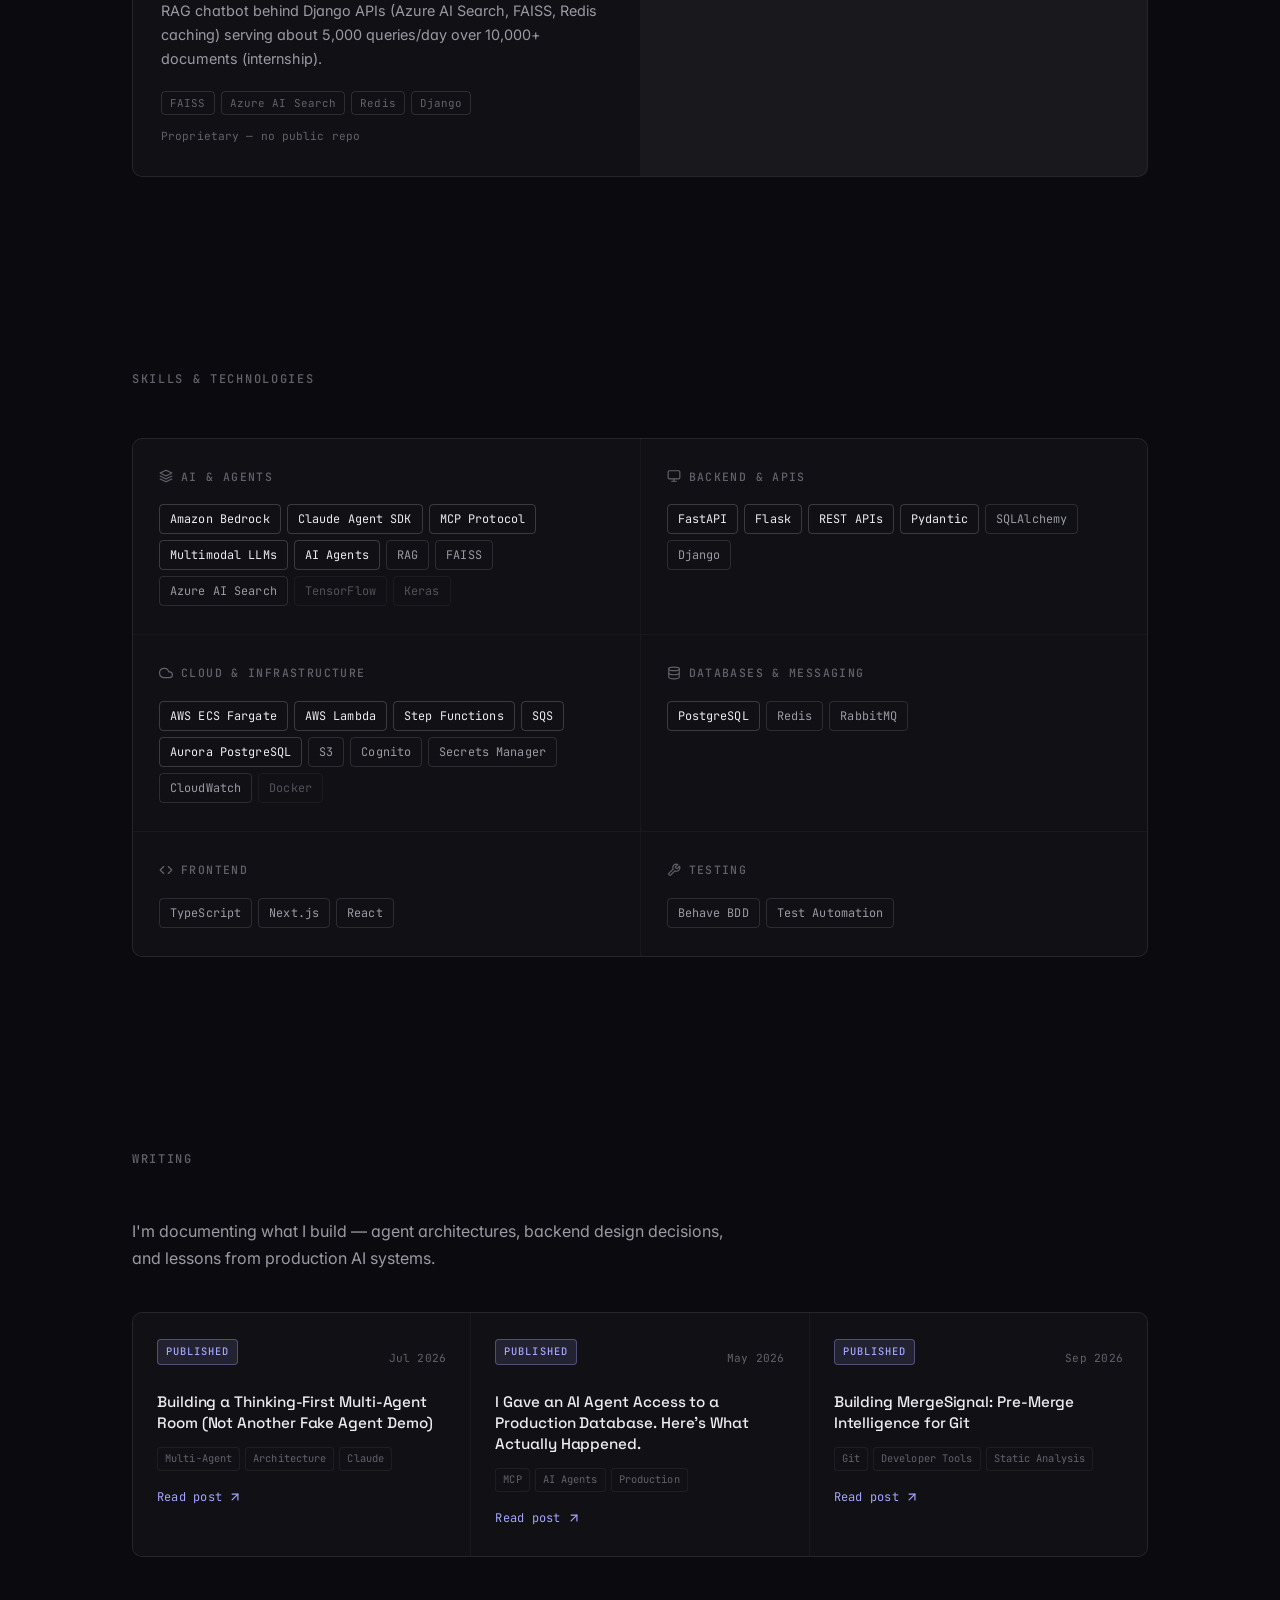
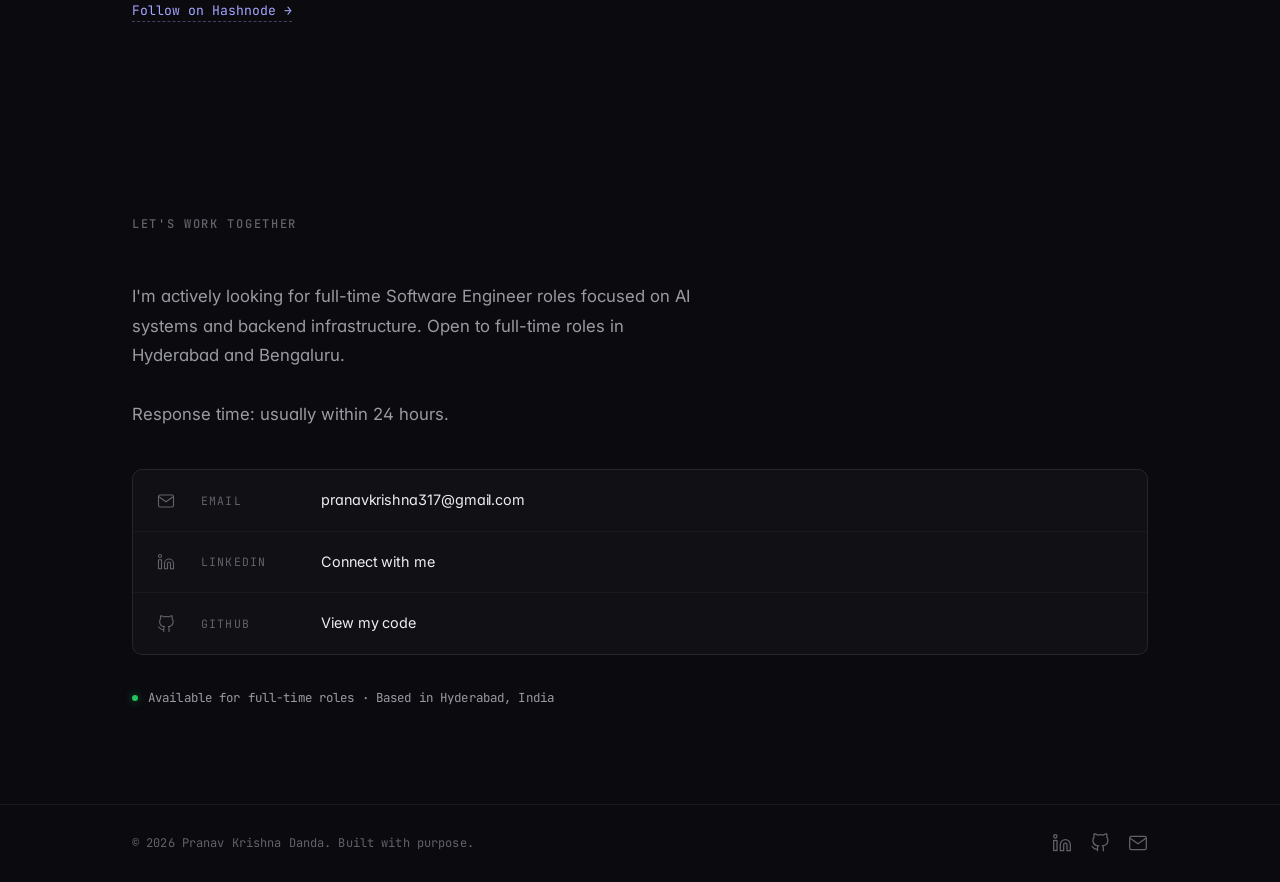
==== commit 0de25302: "Replace resume PDF with the corrected version; drop the internal security finding; Sluice: verified " ====
--- a/index.html
+++ b/index.html
@@ -161,7 +161,7 @@
                             <li><strong>Vendor-data ingest:</strong> built the ingest path with a Flask API, AWS Step Functions and three ECS stages (download-parse, persist, validate). Job start is idempotent, the persist stage takes a Postgres advisory lock per tenant, study and spec and wraps each file in a SAVEPOINT, and CSV, XLSX and SAS files stream into clinical tables at ~17 MiB peak memory on a 50K-row benchmark.</li>
                             <li><strong>Reconciliation:</strong> designed cumulative-file reconciliation that matches rows as a SHA-256 content-digest multiset: corrected rows are soft-deleted and re-inserted, unchanged rows cause zero writes, and deleted rows are never revived.</li>
                             <li><strong>Study-onboarding API:</strong> built the onboarding backend (Flask, PostgreSQL) with a forward-only 5-stage workflow and atomic, single-transaction setup.</li>
-                            <li><strong>Compliance and security:</strong> implemented the application layer of the FDA 21 CFR Part 11 audit trail (activity logs, audit API, SHA-256-hashed export); closed a cross-tenant data leak with a fail-closed tenant guard on 6 API routes, proven by two-tenant tests; tightened IAM to single-action, single-resource policies.</li>
+                            <li><strong>Compliance and security:</strong> implemented the application layer of the FDA 21 CFR Part 11 audit trail (activity logs, audit API, SHA-256-hashed export); tightened IAM to single-action, single-resource policies.</li>
                             <li><strong>Testing and code health:</strong> raised backend coverage from <strong>82% to 95%</strong>; the API suite grew from 659 to 4,478 tests (unit, integration, BDD), with a hidden shared-database dependency removed using Testcontainers; split a 1,776-line service module into Flask blueprints behind characterisation tests, removing about 9,500 lines of god-object code.</li>
                             <li><strong>LLM evaluation:</strong> added golden-set tests that check LLM-extracted configuration against the protocol, which caught a run that silently dropped 18 scheduled lab tests.</li>
                             <li><strong>Platform and front end:</strong> Next.js proxy and RBAC middleware validating Cognito sessions (token refresh, idle timeout, maintenance fallback); cut front-end Docker builds from 10+ minutes to 2m39s; root-caused an ECS health-check loop; Terraform for an ALB target group and IAM policies; MCP servers for database queries and RAG search over 6,800+ pages of vendor docs (pgvector).</li>
@@ -343,7 +343,7 @@
                             <svg width="28" height="28" viewBox="0 0 24 24" fill="none" stroke="currentColor" stroke-width="1.5" stroke-linecap="round" stroke-linejoin="round"><path d="M12 22s8-4 8-10V5l-8-3-8 3v7c0 6 8 10 8 10z"/><line x1="12" y1="8" x2="12" y2="12"/><line x1="12" y1="16" x2="12.01" y2="16"/></svg>
                         </div>
                         <h3 class="project-title">Sluice</h3>
-                        <p class="project-description">Self-planning agentic data pipeline for drifting files: renamed columns, paise vs rupees, IST vs UTC, mixed date formats. Every accuracy claim is graded by code against exact ground truth; 1,371 tests. Designed by me, built with AI coding agents.</p>
+                        <p class="project-description">Self-planning agentic data pipeline for drifting files: renamed columns, paise vs rupees, IST vs UTC, mixed date formats. Every accuracy claim is graded by code against exact ground truth: 96.7% cell accuracy vs 84.1% for a rules-only baseline on a 30-case dev subset. Designed by me, built with AI coding agents.</p>
                         <div class="project-tech">
                             <span>Python</span><span>FastAPI</span><span>DuckDB</span><span>Polars</span><span>LiteLLM</span><span>PostgreSQL</span>
                         </div>
